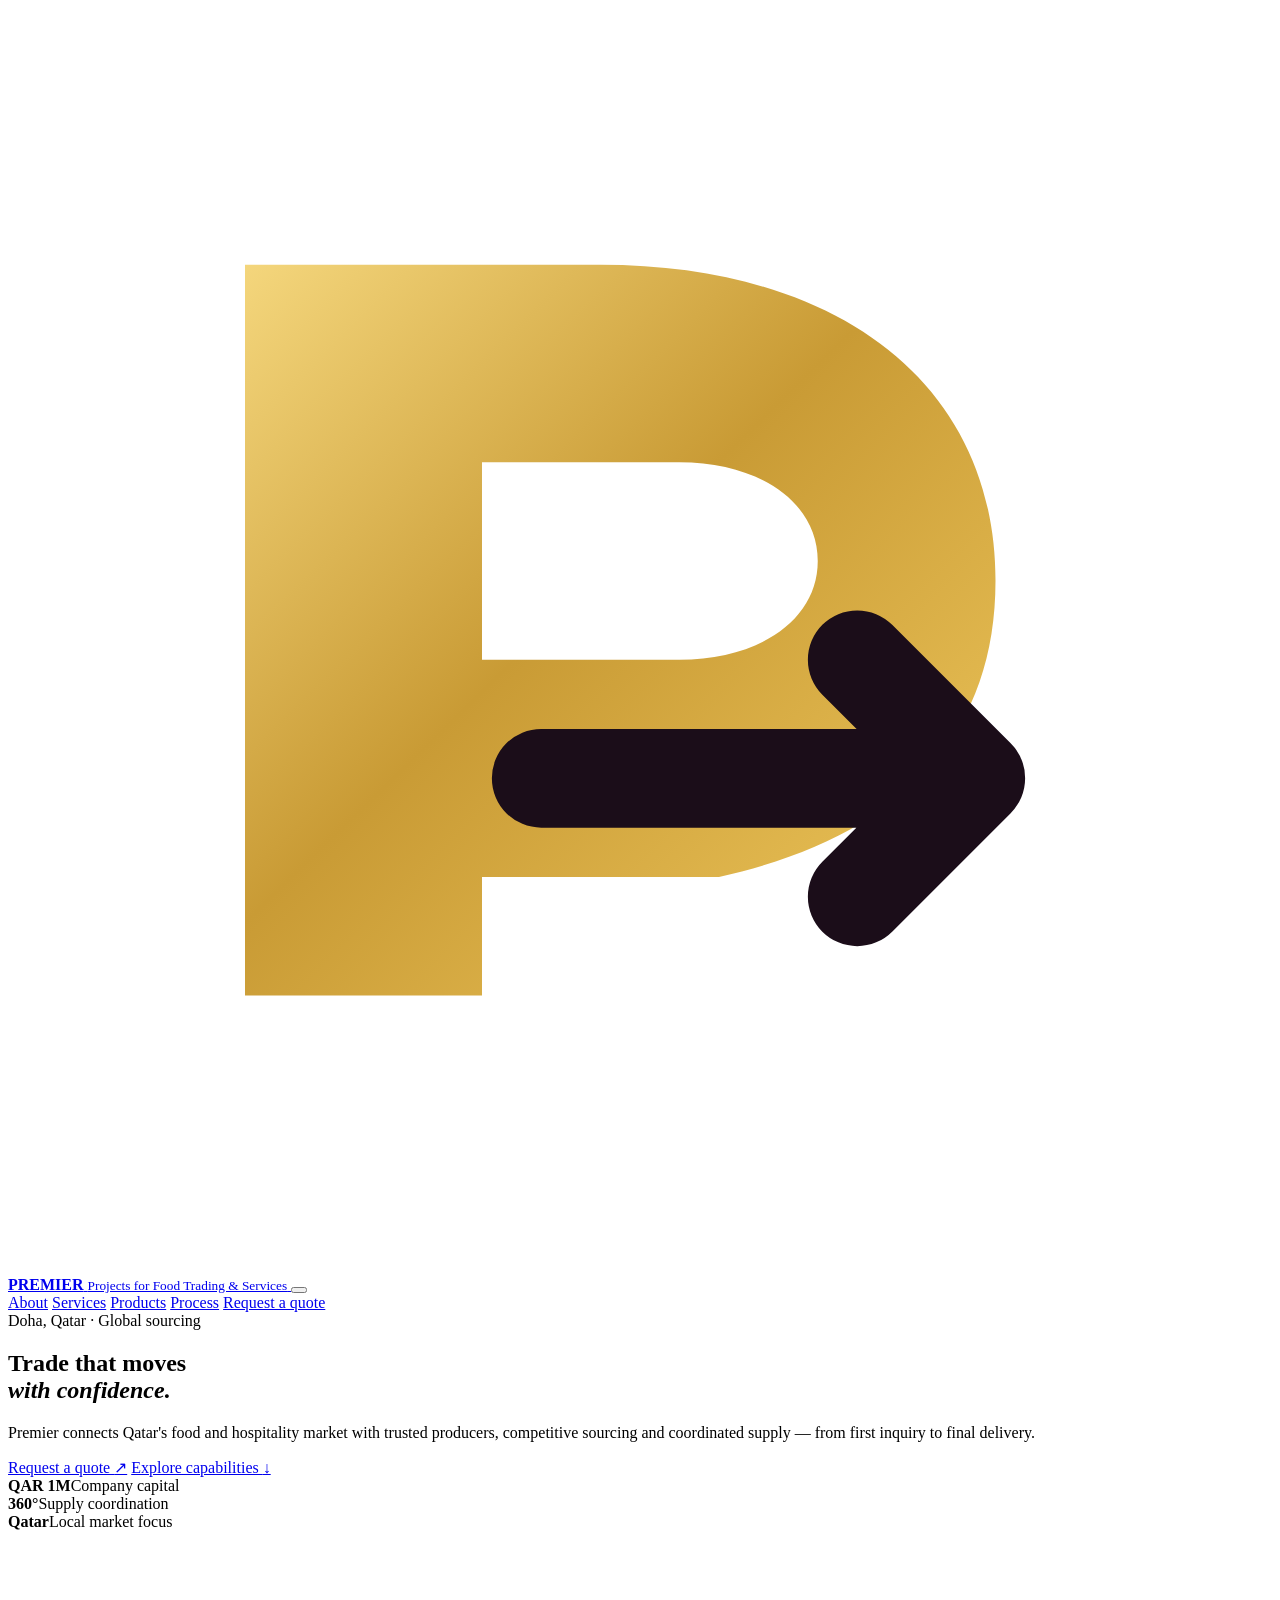
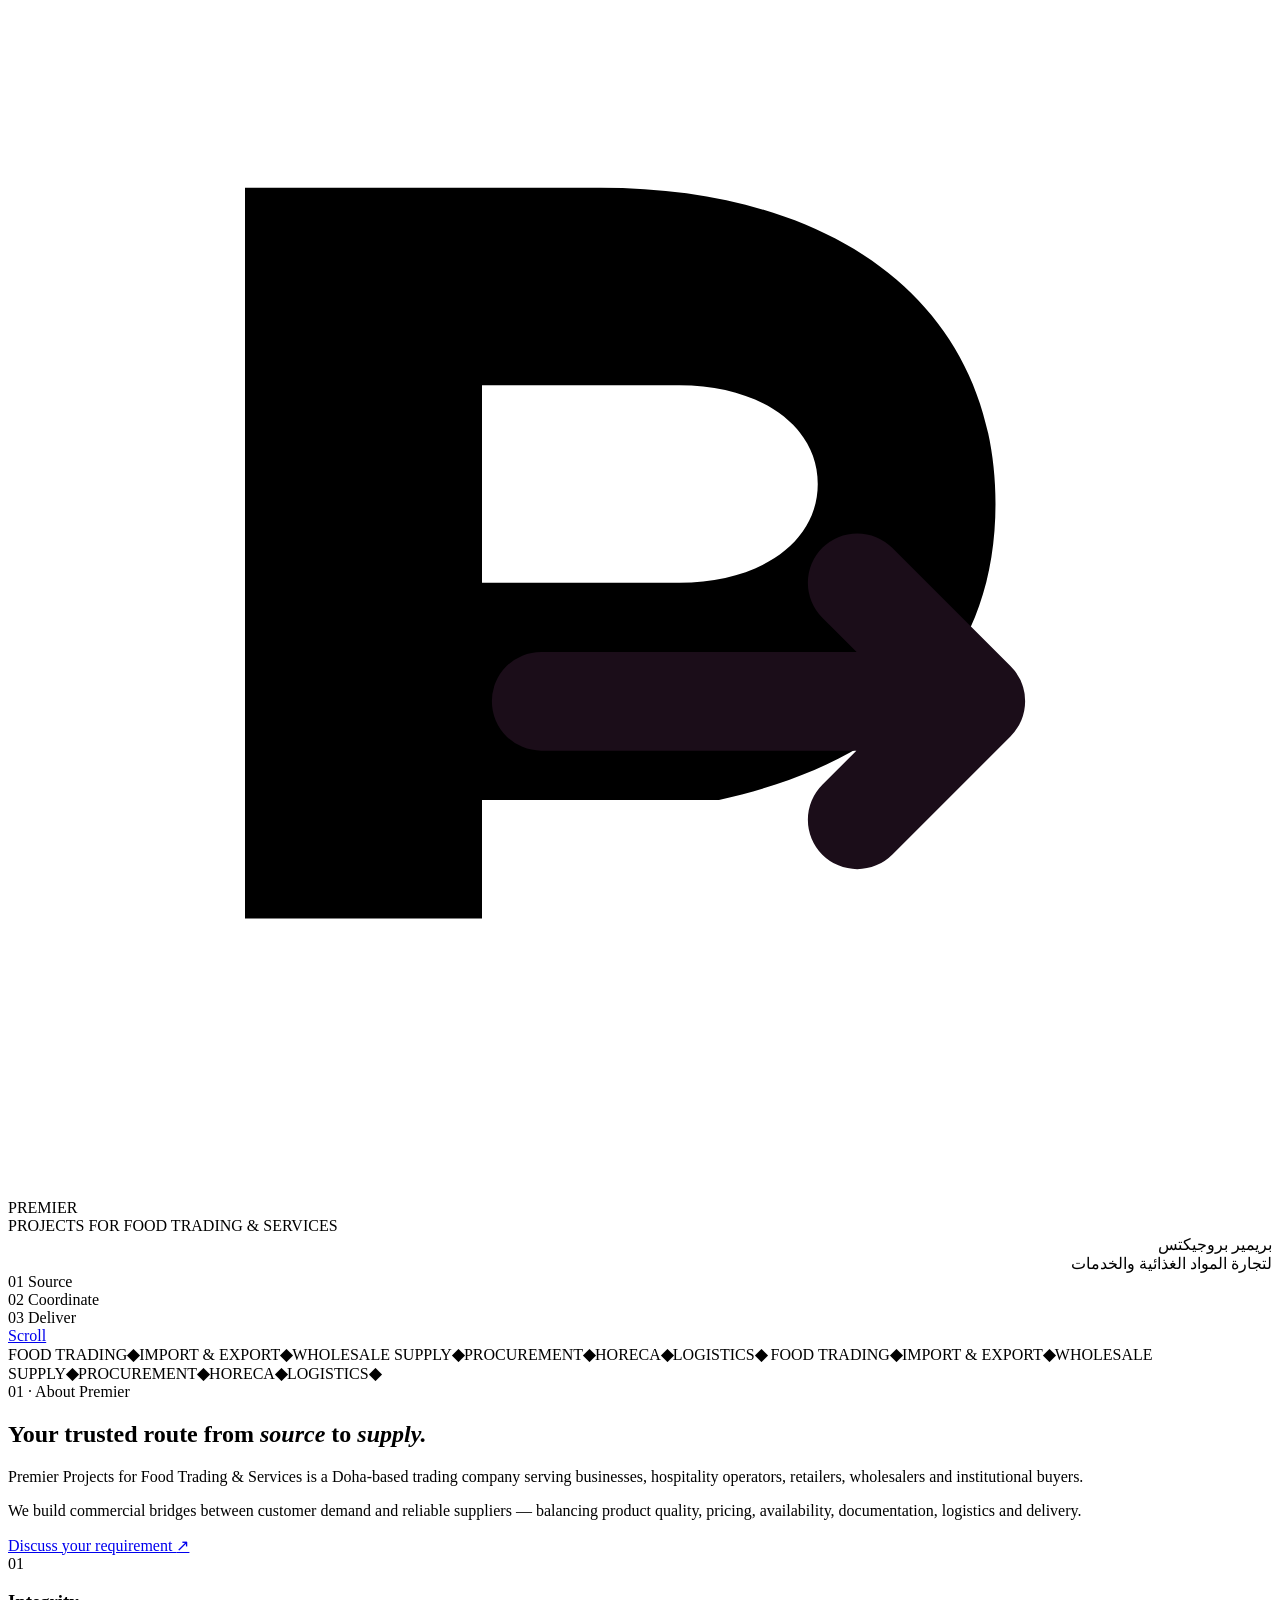
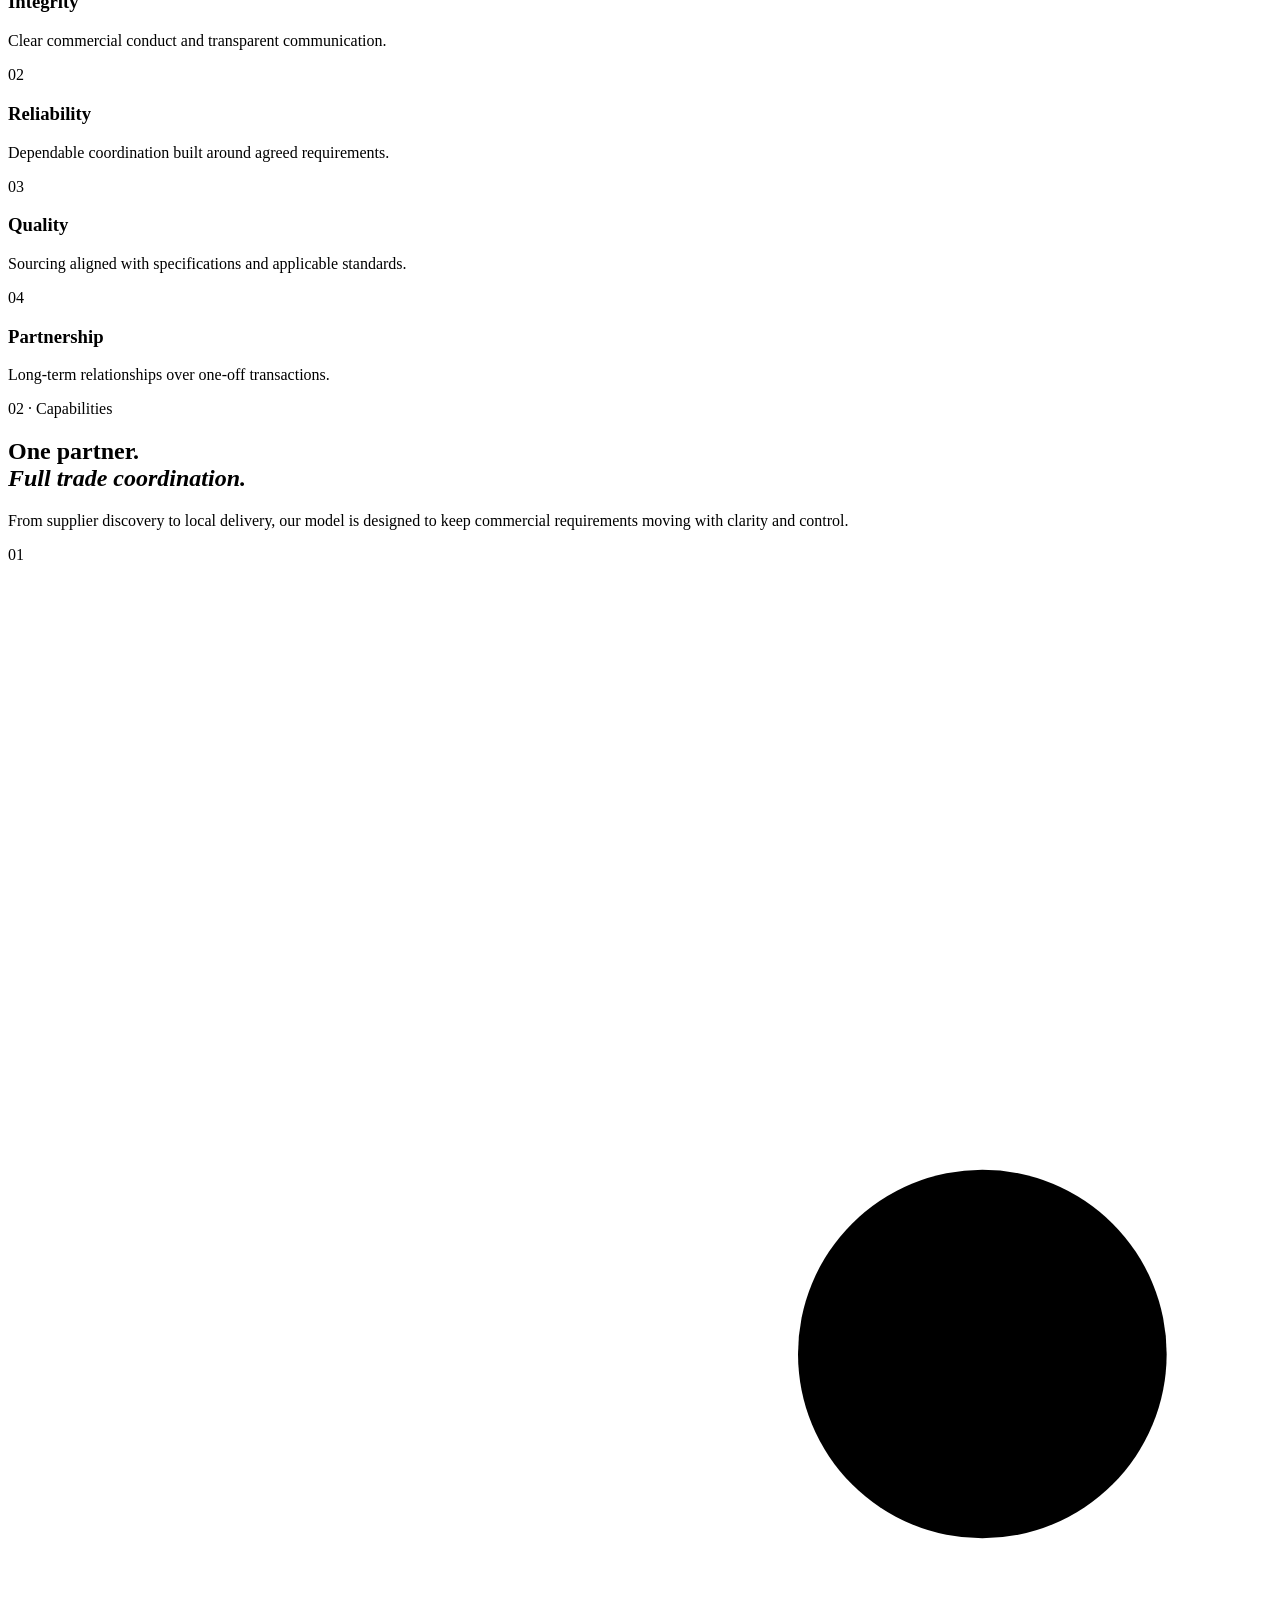
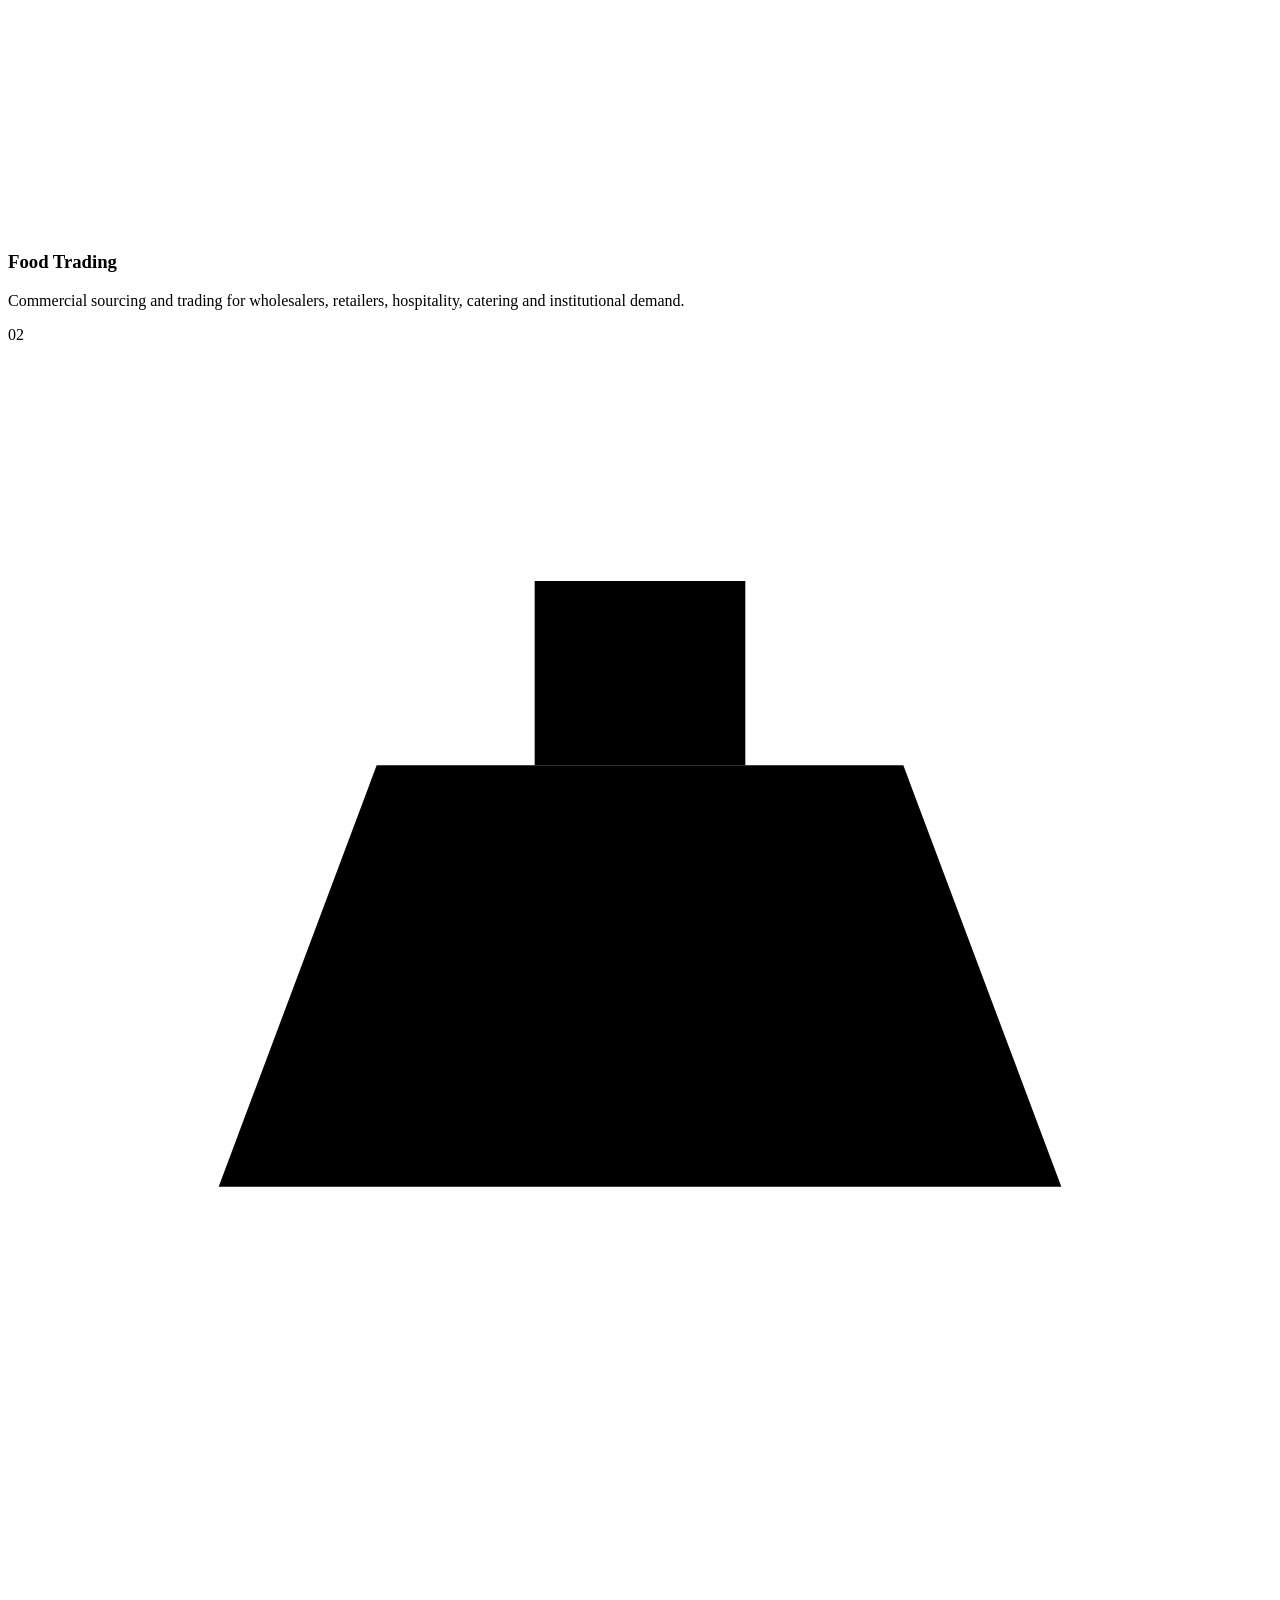
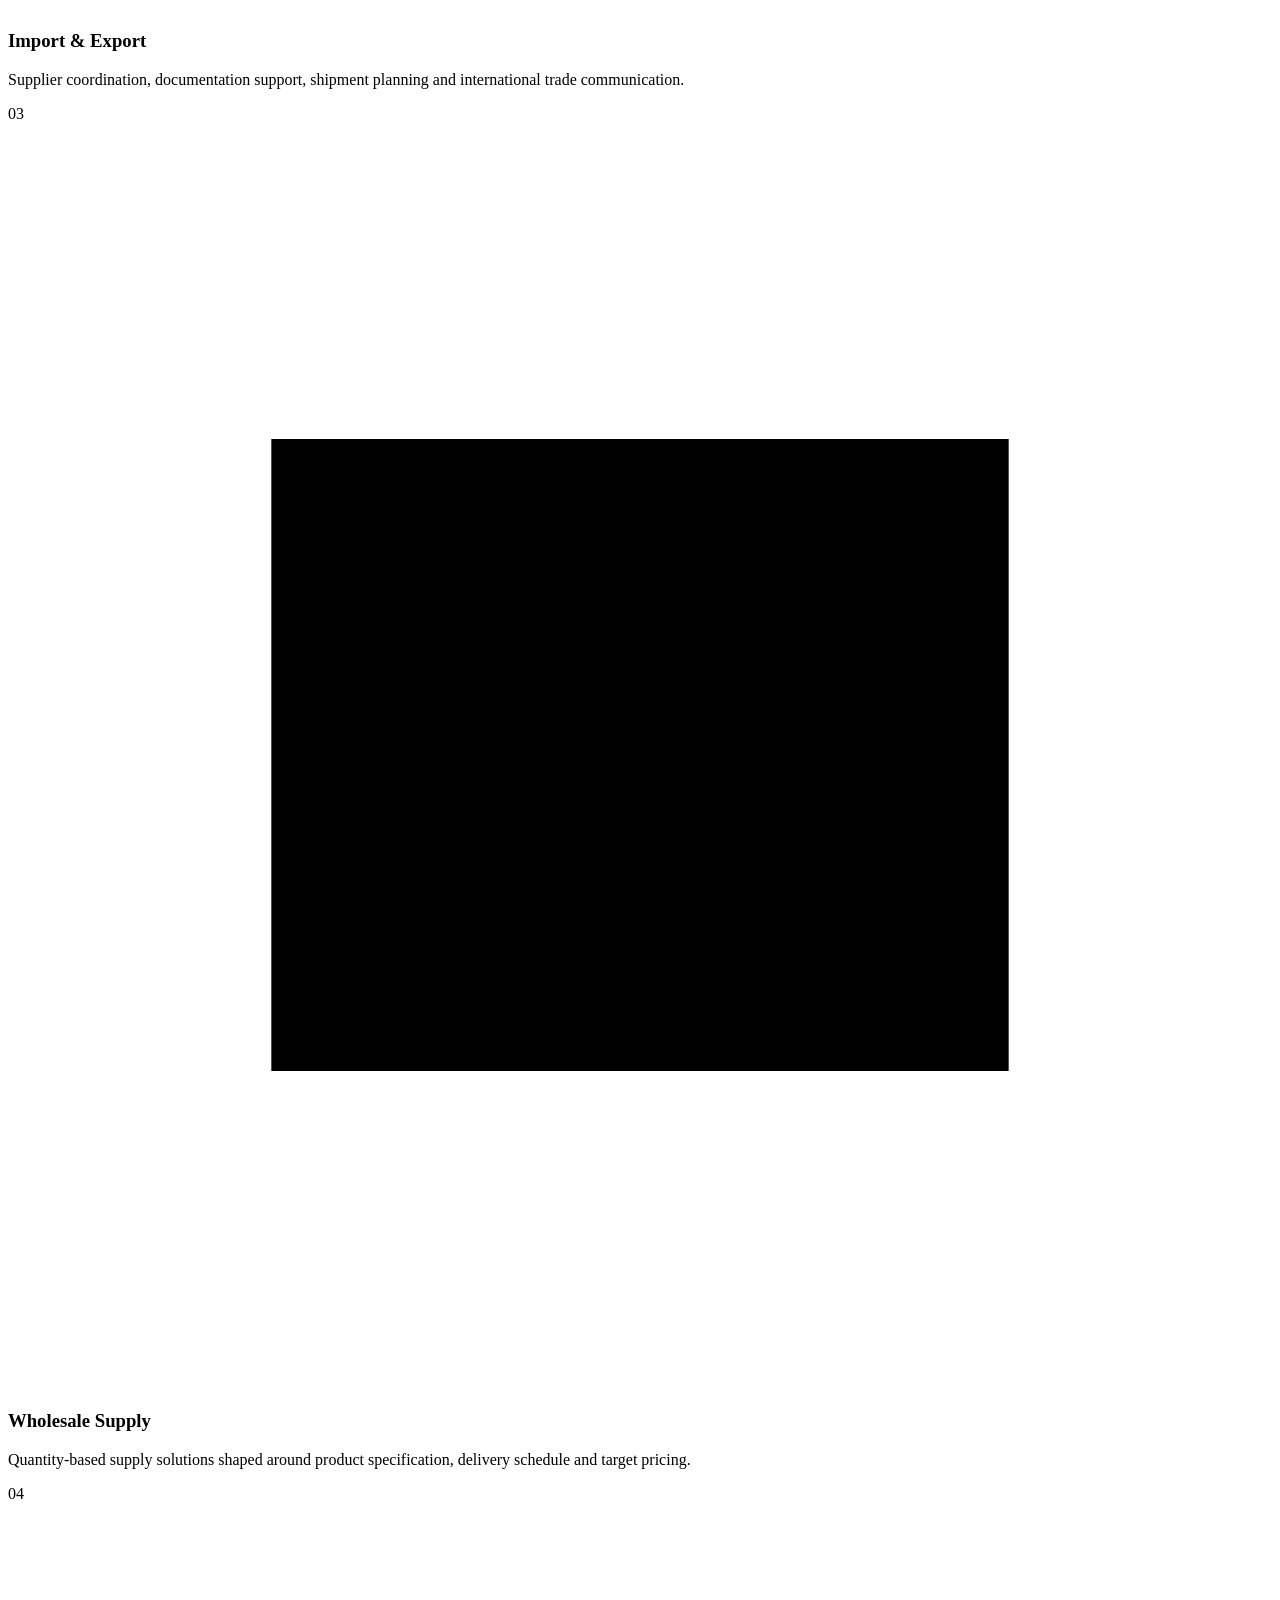
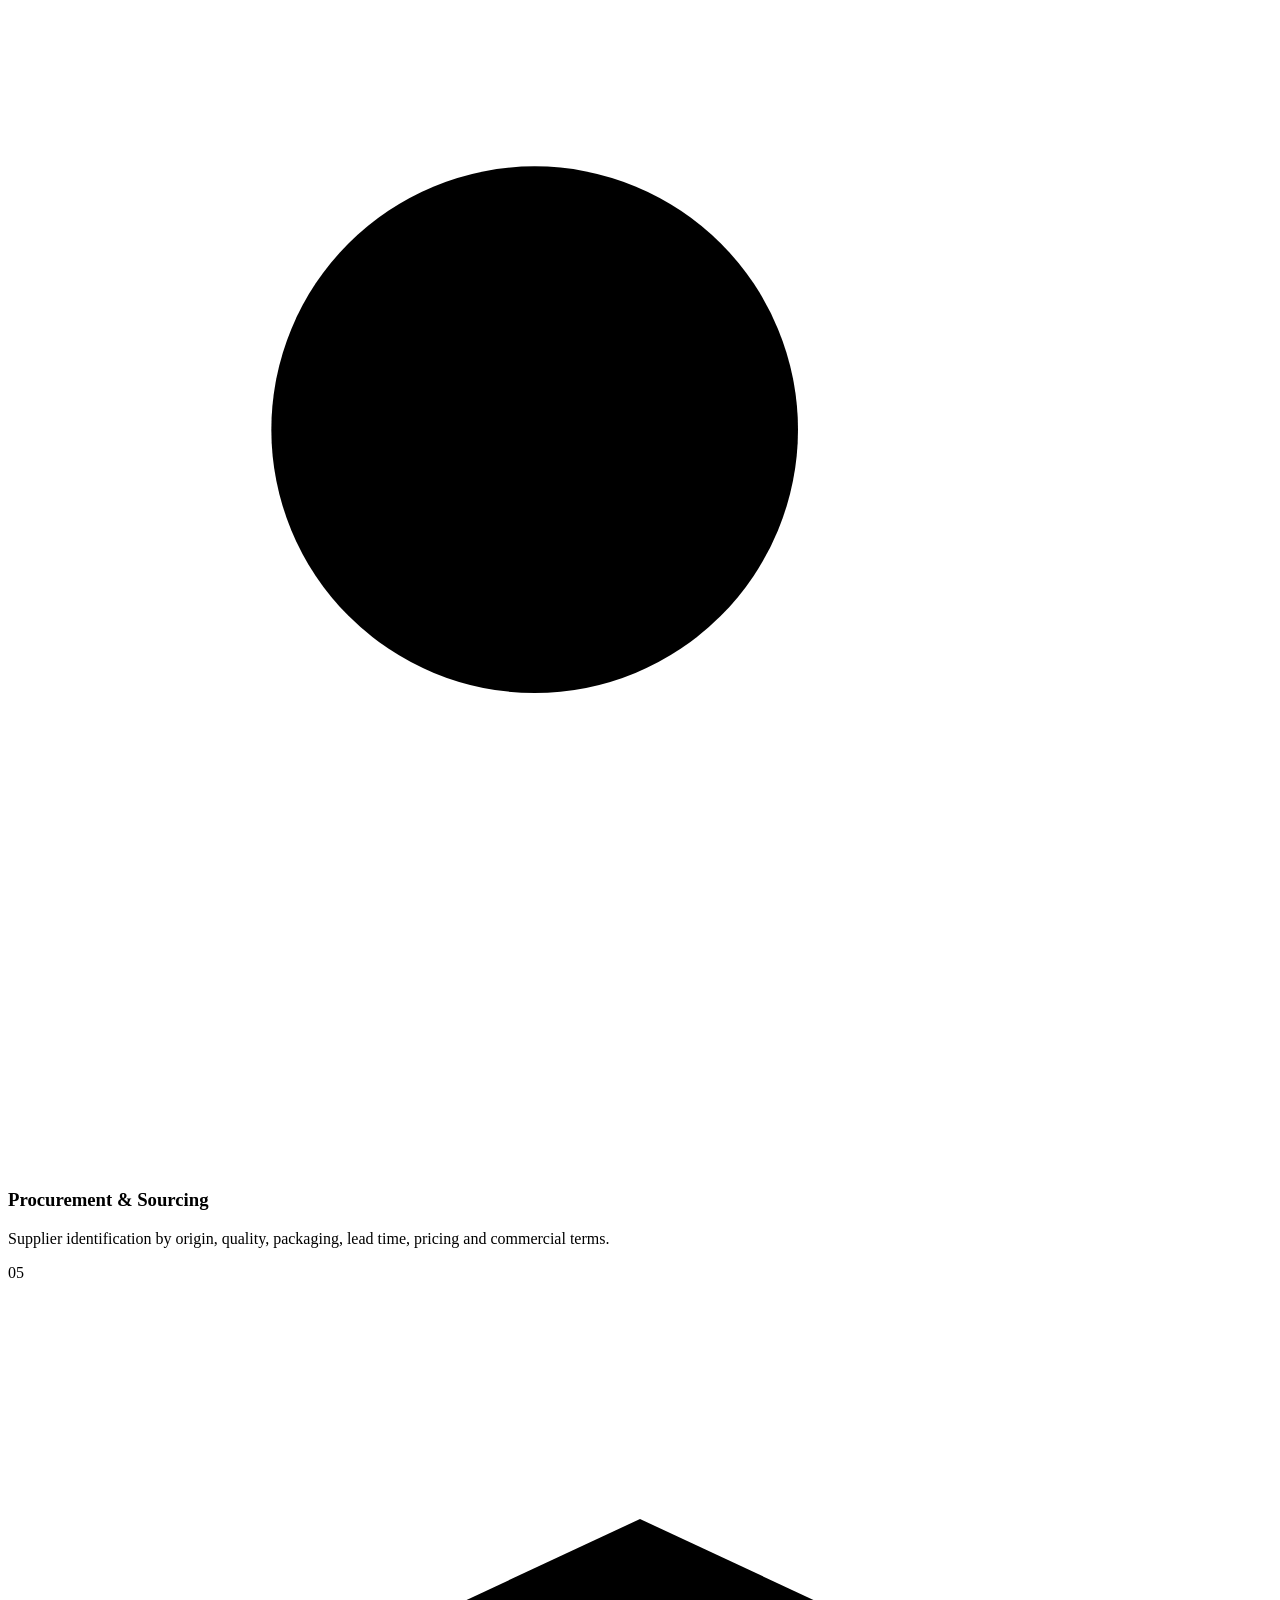
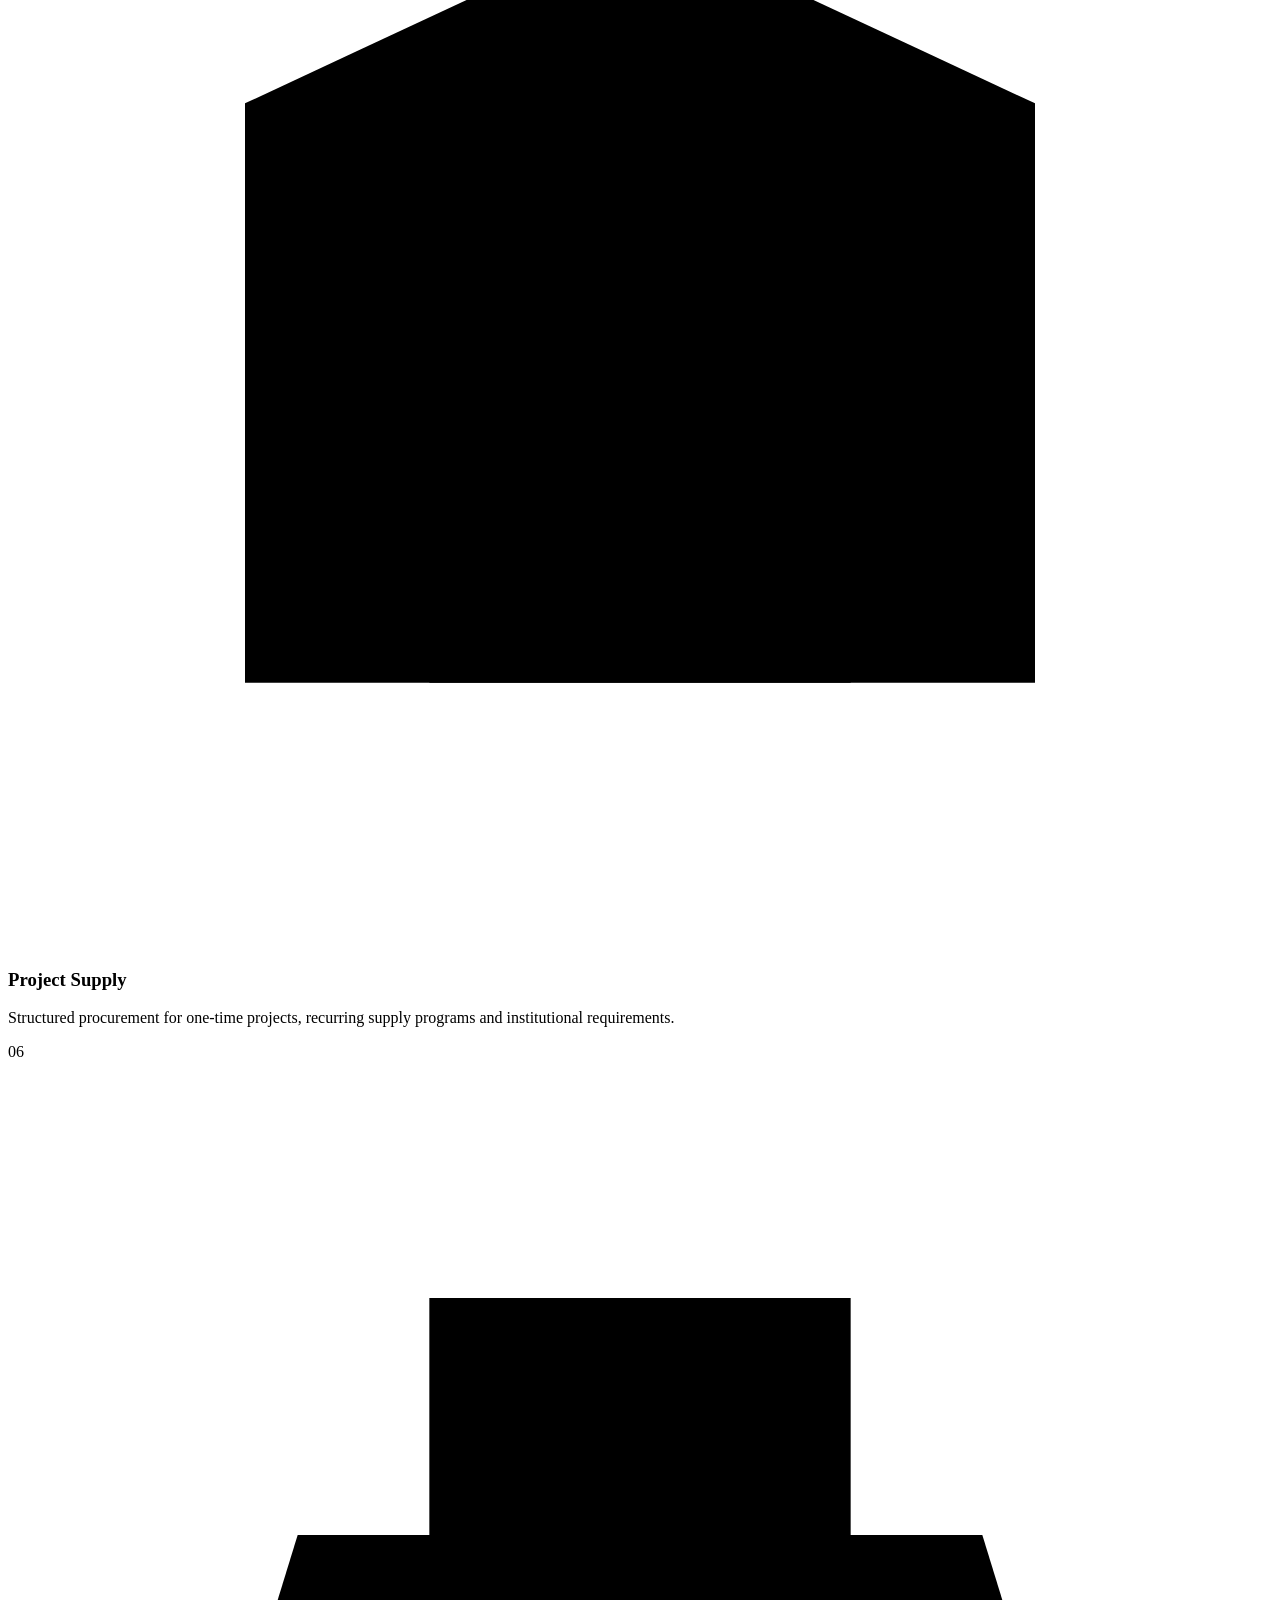
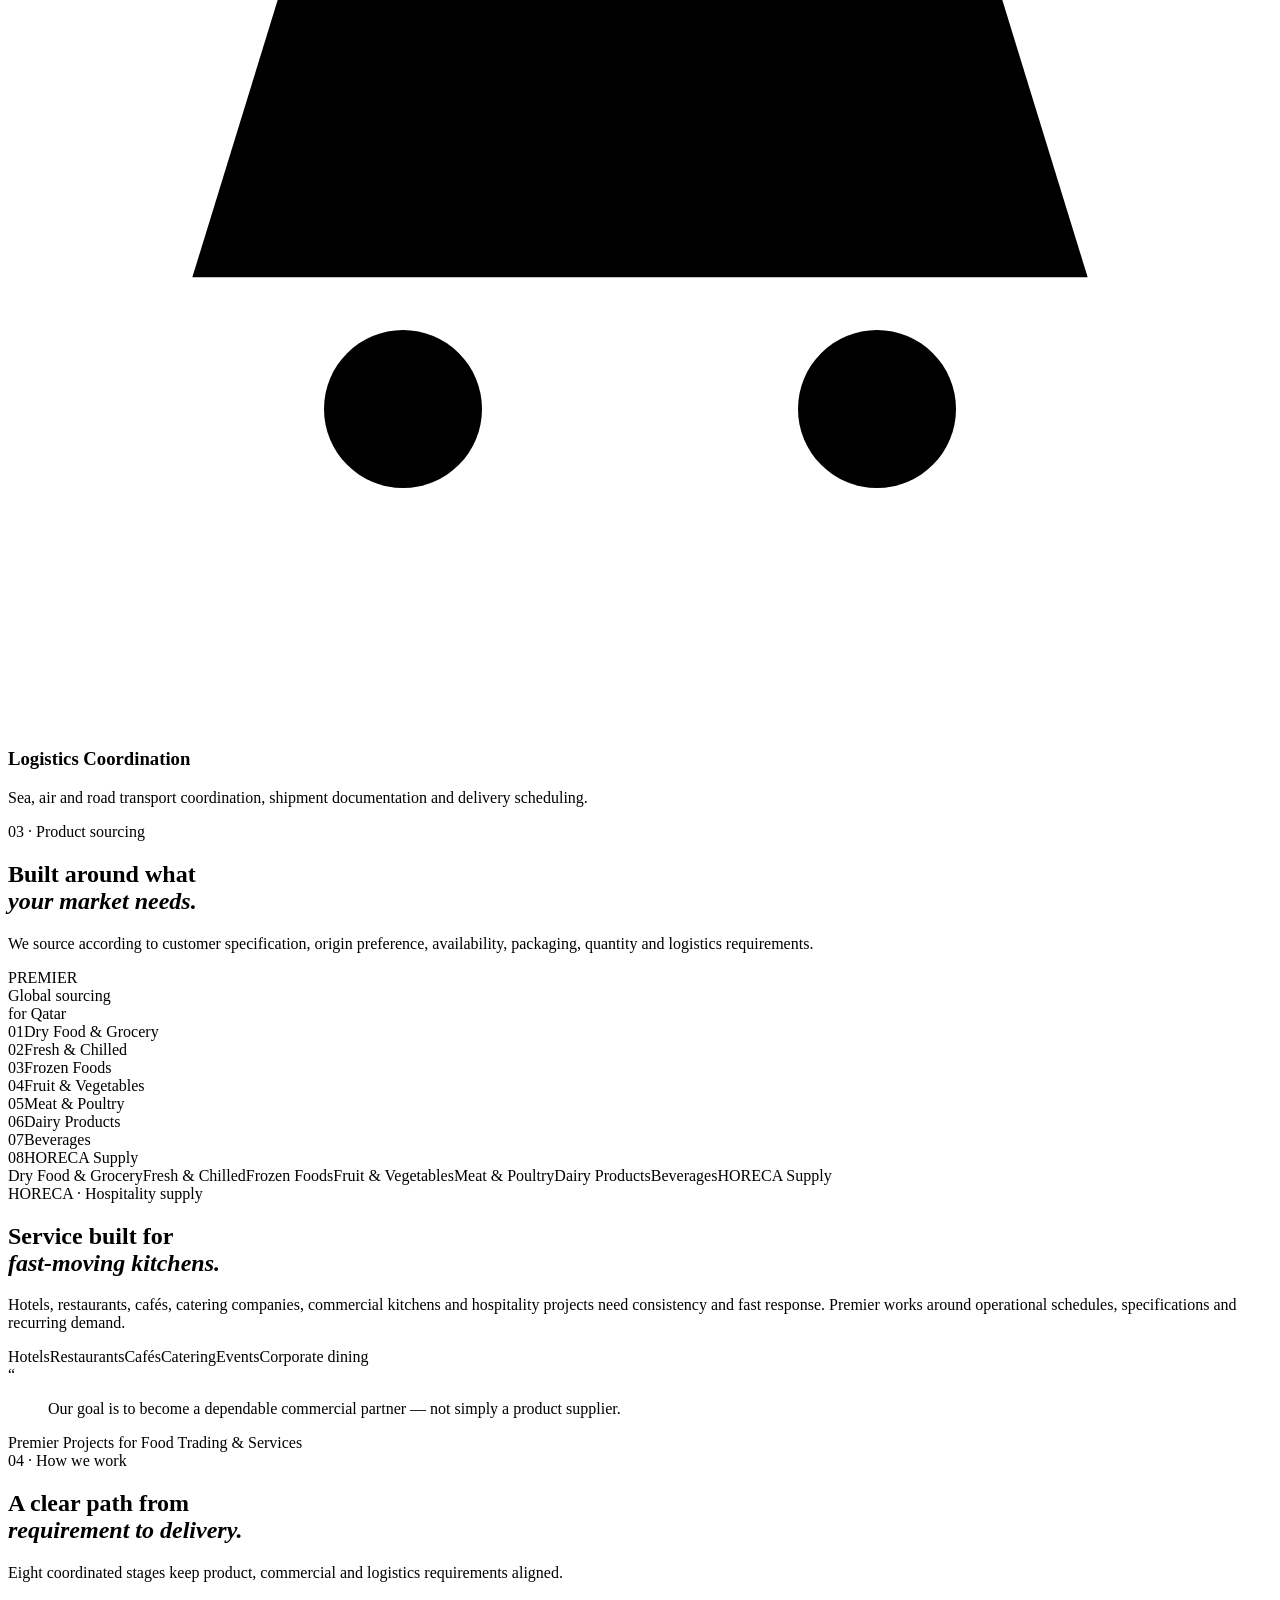
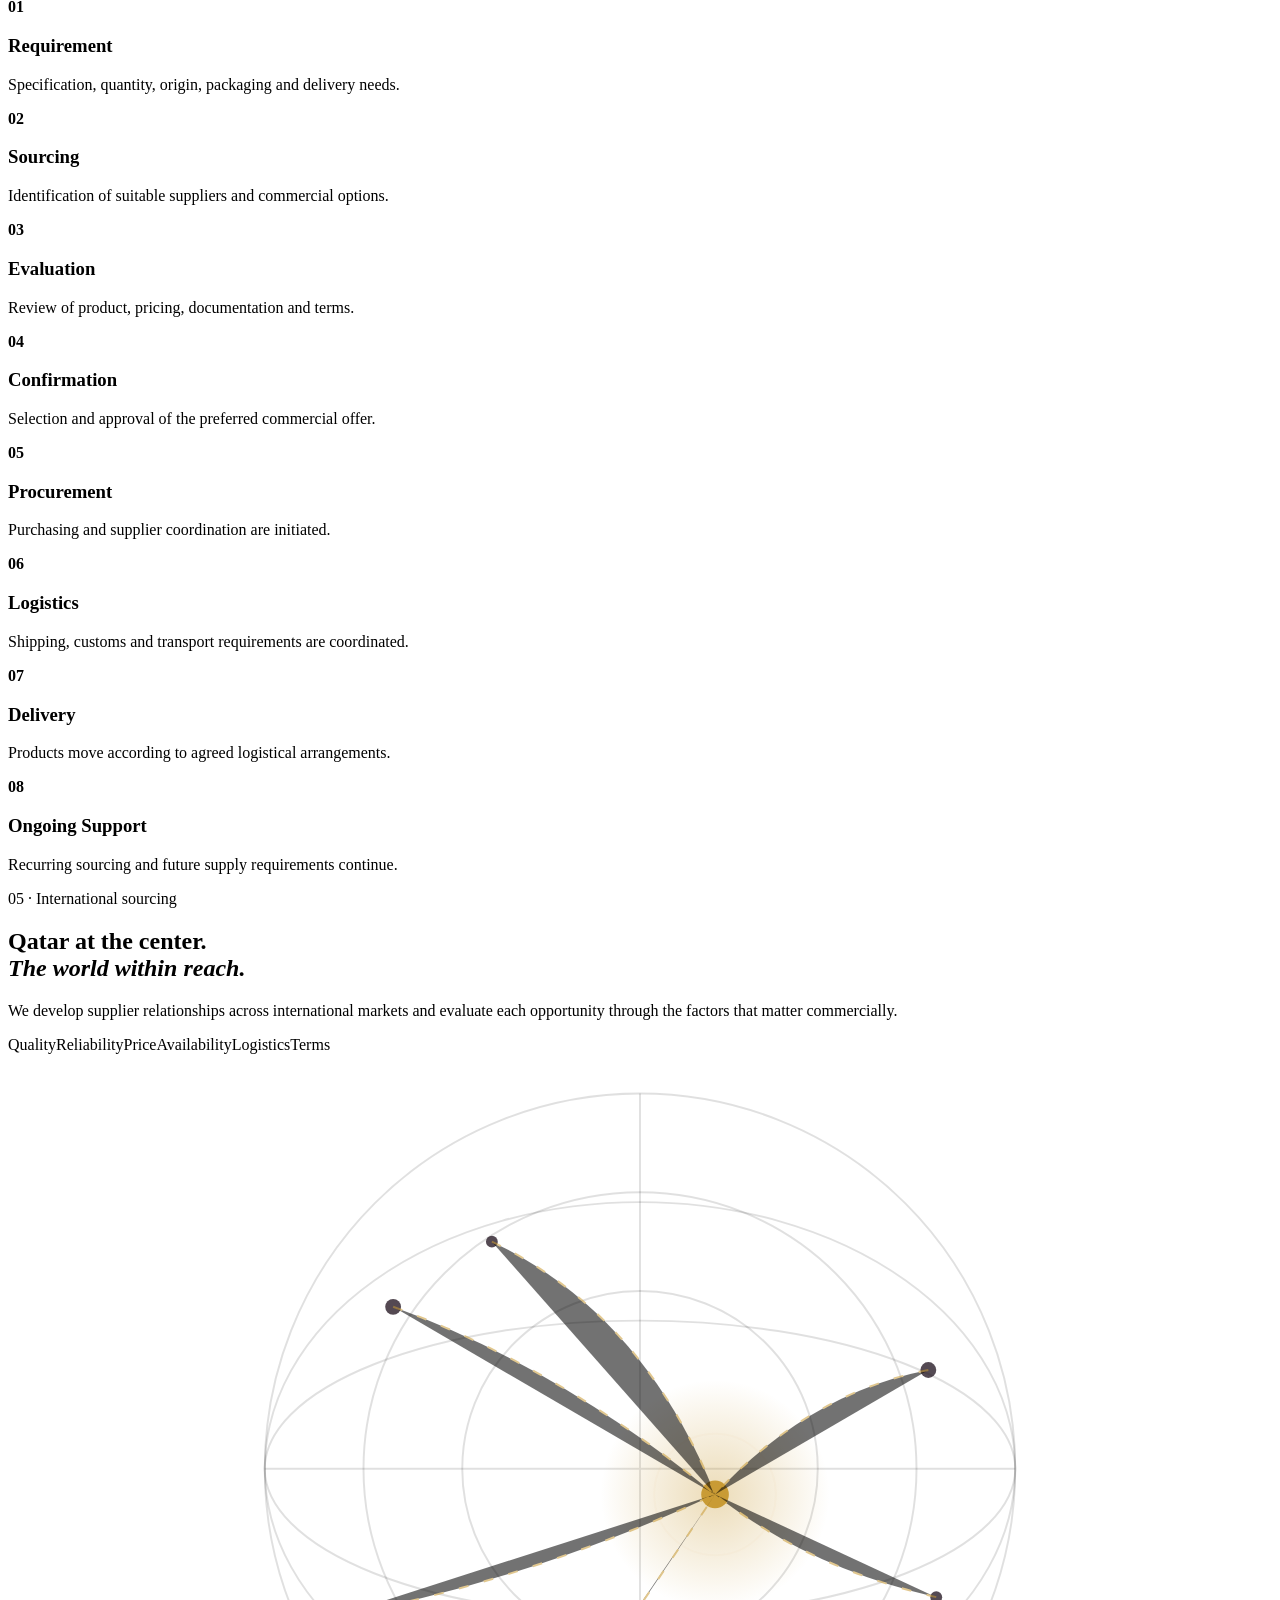
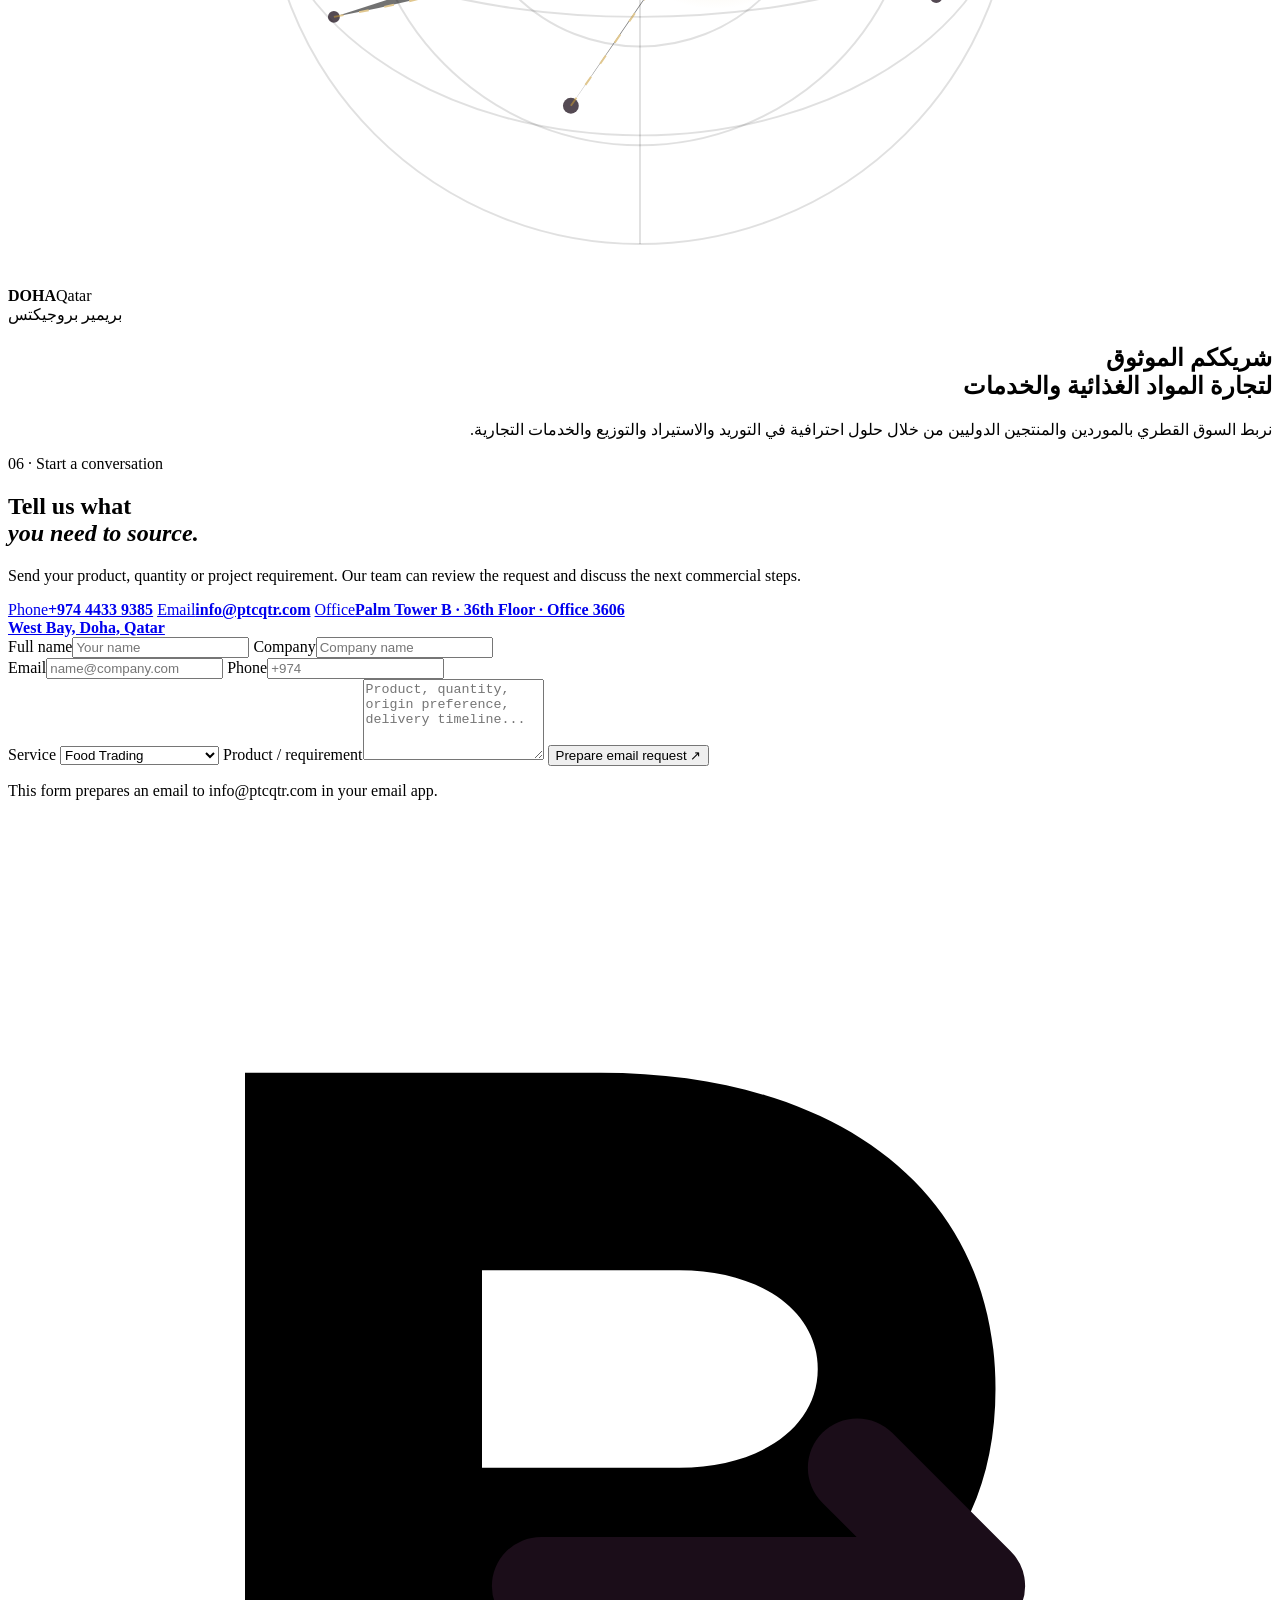
==== index.html @ b794fab5 "Build Premier food trading website" ====
<!doctype html>
<html lang="en">
<head>
  <meta charset="utf-8" />
  <meta name="viewport" content="width=device-width, initial-scale=1" />
  <meta name="theme-color" content="#1c0d19" />
  <meta name="description" content="Premier Projects for Food Trading & Services — Qatar-based food trading, sourcing, import, export, wholesale supply, procurement and logistics." />
  <meta name="keywords" content="food trading Qatar, food supplier Doha, wholesale food Qatar, import export Qatar, procurement Doha, HORECA supplier Qatar" />
  <meta property="og:title" content="Premier Projects for Food Trading & Services" />
  <meta property="og:description" content="Reliable sourcing. Trusted trading. Professional service." />
  <meta property="og:type" content="website" />
  <meta property="og:url" content="https://www.ptcqtr.com/" />
  <title>Premier | Projects for Food Trading & Services</title>
  <link rel="icon" href="/favicon.svg" type="image/svg+xml" />
  <link rel="preconnect" href="https://fonts.googleapis.com">
  <link rel="preconnect" href="https://fonts.gstatic.com" crossorigin>
  <link href="https://fonts.googleapis.com/css2?family=DM+Sans:wght@400;500;600;700&family=Manrope:wght@400;500;600;700;800&family=Noto+Kufi+Arabic:wght@500;600;700&display=swap" rel="stylesheet">
  <link rel="stylesheet" href="/styles.css" />
  <script type="application/ld+json">
  {
    "@context":"https://schema.org",
    "@type":"Organization",
    "name":"Premier Projects for Food Trading & Services",
    "url":"https://www.ptcqtr.com/",
    "email":"info@ptcqtr.com",
    "telephone":"+97444339385",
    "address":{
      "@type":"PostalAddress",
      "streetAddress":"Palm Tower B, 36th Floor, Office 3606, West Bay",
      "addressLocality":"Doha",
      "addressCountry":"QA"
    }
  }
  </script>
</head>
<body>
  <div class="noise" aria-hidden="true"></div>
  <div class="cursor-glow" id="cursorGlow" aria-hidden="true"></div>

  <header class="site-header" id="top">
    <a class="brand" href="#top" aria-label="Premier home">
      <svg class="brand-mark" viewBox="0 0 64 64" role="img" aria-label="Premier monogram">
        <defs>
          <linearGradient id="gold" x1="0" y1="0" x2="1" y2="1">
            <stop offset="0" stop-color="#f4d67c" />
            <stop offset=".45" stop-color="#c99b35" />
            <stop offset="1" stop-color="#f0c95e" />
          </linearGradient>
        </defs>
        <path d="M12 50V13h18c12 0 20 6 20 16 0 8-5 13-14 15H24v6H12Zm12-17h10c4 0 7-2 7-5s-3-5-7-5H24v10Z" fill="url(#gold)"/>
        <path d="M27 39h22l-6-6m6 6-6 6" fill="none" stroke="#1b0d19" stroke-width="5" stroke-linecap="round" stroke-linejoin="round"/>
      </svg>
      <span class="brand-copy">
        <strong>PREMIER</strong>
        <small>Projects for Food Trading &amp; Services</small>
      </span>
    </a>

    <button class="menu-toggle" id="menuToggle" aria-label="Open navigation" aria-expanded="false">
      <span></span><span></span>
    </button>

    <nav class="main-nav" id="mainNav" aria-label="Main navigation">
      <a href="#about">About</a>
      <a href="#services">Services</a>
      <a href="#products">Products</a>
      <a href="#process">Process</a>
      <a href="#contact" class="nav-cta">Request a quote</a>
    </nav>
  </header>

  <main>
    <section class="hero section-dark" aria-labelledby="hero-title">
      <div class="hero-grid" aria-hidden="true"></div>
      <div class="hero-orbit orbit-one" aria-hidden="true"></div>
      <div class="hero-orbit orbit-two" aria-hidden="true"></div>

      <div class="hero-content reveal">
        <div class="eyebrow"><span></span> Doha, Qatar · Global sourcing</div>
        <h1 id="hero-title">Trade that moves<br><em>with confidence.</em></h1>
        <p class="hero-lead">Premier connects Qatar's food and hospitality market with trusted producers, competitive sourcing and coordinated supply — from first inquiry to final delivery.</p>
        <div class="hero-actions">
          <a class="button button-gold" href="#contact">Request a quote <span>↗</span></a>
          <a class="button button-ghost" href="#services">Explore capabilities <span>↓</span></a>
        </div>
        <div class="hero-proof">
          <div><strong>QAR 1M</strong><span>Company capital</span></div>
          <div><strong>360°</strong><span>Supply coordination</span></div>
          <div><strong>Qatar</strong><span>Local market focus</span></div>
        </div>
      </div>

      <div class="hero-art reveal" data-delay="1">
        <div class="plaque-card">
          <div class="plaque-corner c1"></div><div class="plaque-corner c2"></div>
          <div class="plaque-corner c3"></div><div class="plaque-corner c4"></div>
          <div class="plaque-inner">
            <svg class="plaque-mark" viewBox="0 0 64 64" aria-hidden="true">
              <path d="M12 50V13h18c12 0 20 6 20 16 0 8-5 13-14 15H24v6H12Zm12-17h10c4 0 7-2 7-5s-3-5-7-5H24v10Z" fill="currentColor"/>
              <path d="M27 39h22l-6-6m6 6-6 6" fill="none" stroke="#1b0d19" stroke-width="5" stroke-linecap="round" stroke-linejoin="round"/>
            </svg>
            <div class="plaque-divider"></div>
            <div>
              <div class="plaque-title">PREMIER</div>
              <div class="plaque-sub">PROJECTS FOR FOOD TRADING &amp; SERVICES</div>
              <div class="arabic" lang="ar" dir="rtl">بريمير بروجيكتس</div>
              <div class="arabic-small" lang="ar" dir="rtl">لتجارة المواد الغذائية والخدمات</div>
            </div>
          </div>
        </div>
        <div class="floating-note note-a"><span>01</span> Source</div>
        <div class="floating-note note-b"><span>02</span> Coordinate</div>
        <div class="floating-note note-c"><span>03</span> Deliver</div>
      </div>

      <a class="scroll-cue" href="#about" aria-label="Scroll to about section"><span>Scroll</span><i></i></a>
    </section>

    <section class="ticker" aria-label="Premier services">
      <div class="ticker-track">
        <span>FOOD TRADING</span><b>◆</b><span>IMPORT &amp; EXPORT</span><b>◆</b><span>WHOLESALE SUPPLY</span><b>◆</b><span>PROCUREMENT</span><b>◆</b><span>HORECA</span><b>◆</b><span>LOGISTICS</span><b>◆</b>
        <span>FOOD TRADING</span><b>◆</b><span>IMPORT &amp; EXPORT</span><b>◆</b><span>WHOLESALE SUPPLY</span><b>◆</b><span>PROCUREMENT</span><b>◆</b><span>HORECA</span><b>◆</b><span>LOGISTICS</span><b>◆</b>
      </div>
    </section>

    <section class="about section-light" id="about">
      <div class="section-shell about-layout">
        <div class="section-kicker reveal">01 · About Premier</div>
        <div class="about-copy reveal">
          <h2>Your trusted route from <em>source</em> to <em>supply.</em></h2>
          <p class="large-copy">Premier Projects for Food Trading &amp; Services is a Doha-based trading company serving businesses, hospitality operators, retailers, wholesalers and institutional buyers.</p>
        </div>
        <div class="about-aside reveal">
          <p>We build commercial bridges between customer demand and reliable suppliers — balancing product quality, pricing, availability, documentation, logistics and delivery.</p>
          <a class="text-link" href="#contact">Discuss your requirement <span>↗</span></a>
        </div>
      </div>

      <div class="section-shell values-strip reveal">
        <article><span>01</span><h3>Integrity</h3><p>Clear commercial conduct and transparent communication.</p></article>
        <article><span>02</span><h3>Reliability</h3><p>Dependable coordination built around agreed requirements.</p></article>
        <article><span>03</span><h3>Quality</h3><p>Sourcing aligned with specifications and applicable standards.</p></article>
        <article><span>04</span><h3>Partnership</h3><p>Long-term relationships over one-off transactions.</p></article>
      </div>
    </section>

    <section class="services section-dark" id="services">
      <div class="section-shell section-head reveal">
        <div>
          <div class="section-kicker gold">02 · Capabilities</div>
          <h2>One partner.<br><em>Full trade coordination.</em></h2>
        </div>
        <p>From supplier discovery to local delivery, our model is designed to keep commercial requirements moving with clarity and control.</p>
      </div>

      <div class="section-shell service-grid">
        <article class="service-card reveal">
          <span class="service-index">01</span>
          <svg viewBox="0 0 48 48" aria-hidden="true"><path d="M8 14h32M8 24h24M8 34h16"/><circle cx="37" cy="30" r="7"/><path d="m42 35 4 4"/></svg>
          <h3>Food Trading</h3>
          <p>Commercial sourcing and trading for wholesalers, retailers, hospitality, catering and institutional demand.</p>
        </article>
        <article class="service-card reveal" data-delay="1">
          <span class="service-index">02</span>
          <svg viewBox="0 0 48 48" aria-hidden="true"><path d="M8 32h32L34 16H14L8 32Z"/><path d="M16 32v6m16-6v6M20 16V9h8v7"/></svg>
          <h3>Import &amp; Export</h3>
          <p>Supplier coordination, documentation support, shipment planning and international trade communication.</p>
        </article>
        <article class="service-card reveal" data-delay="2">
          <span class="service-index">03</span>
          <svg viewBox="0 0 48 48" aria-hidden="true"><path d="M10 12h28v24H10z"/><path d="M10 20h28M18 12v24M30 12v24"/></svg>
          <h3>Wholesale Supply</h3>
          <p>Quantity-based supply solutions shaped around product specification, delivery schedule and target pricing.</p>
        </article>
        <article class="service-card reveal">
          <span class="service-index">04</span>
          <svg viewBox="0 0 48 48" aria-hidden="true"><circle cx="20" cy="20" r="10"/><path d="m27 27 11 11M20 15v10M15 20h10"/></svg>
          <h3>Procurement &amp; Sourcing</h3>
          <p>Supplier identification by origin, quality, packaging, lead time, pricing and commercial terms.</p>
        </article>
        <article class="service-card reveal" data-delay="1">
          <span class="service-index">05</span>
          <svg viewBox="0 0 48 48" aria-hidden="true"><path d="M9 38V16l15-7 15 7v22"/><path d="M16 38V26h16v12M18 19h12"/></svg>
          <h3>Project Supply</h3>
          <p>Structured procurement for one-time projects, recurring supply programs and institutional requirements.</p>
        </article>
        <article class="service-card reveal" data-delay="2">
          <span class="service-index">06</span>
          <svg viewBox="0 0 48 48" aria-hidden="true"><path d="M7 31h34l-4-13H11L7 31Z"/><circle cx="15" cy="36" r="3"/><circle cx="33" cy="36" r="3"/><path d="M16 18V9h16v9"/></svg>
          <h3>Logistics Coordination</h3>
          <p>Sea, air and road transport coordination, shipment documentation and delivery scheduling.</p>
        </article>
      </div>
    </section>

    <section class="products section-cream" id="products">
      <div class="section-shell section-head dark reveal">
        <div>
          <div class="section-kicker">03 · Product sourcing</div>
          <h2>Built around what<br><em>your market needs.</em></h2>
        </div>
        <p>We source according to customer specification, origin preference, availability, packaging, quantity and logistics requirements.</p>
      </div>

      <div class="section-shell product-orbit reveal">
        <div class="orbit-center">
          <div class="center-label">PREMIER</div>
          <span>Global sourcing<br>for Qatar</span>
        </div>
        <div class="product-chip pc1"><span>01</span>Dry Food &amp; Grocery</div>
        <div class="product-chip pc2"><span>02</span>Fresh &amp; Chilled</div>
        <div class="product-chip pc3"><span>03</span>Frozen Foods</div>
        <div class="product-chip pc4"><span>04</span>Fruit &amp; Vegetables</div>
        <div class="product-chip pc5"><span>05</span>Meat &amp; Poultry</div>
        <div class="product-chip pc6"><span>06</span>Dairy Products</div>
        <div class="product-chip pc7"><span>07</span>Beverages</div>
        <div class="product-chip pc8"><span>08</span>HORECA Supply</div>
      </div>

      <div class="section-shell product-mobile">
        <span>Dry Food &amp; Grocery</span><span>Fresh &amp; Chilled</span><span>Frozen Foods</span><span>Fruit &amp; Vegetables</span><span>Meat &amp; Poultry</span><span>Dairy Products</span><span>Beverages</span><span>HORECA Supply</span>
      </div>
    </section>

    <section class="horeca section-light">
      <div class="section-shell horeca-wrap">
        <div class="horeca-panel reveal">
          <div class="section-kicker gold">HORECA · Hospitality supply</div>
          <h2>Service built for<br><em>fast-moving kitchens.</em></h2>
          <p>Hotels, restaurants, cafés, catering companies, commercial kitchens and hospitality projects need consistency and fast response. Premier works around operational schedules, specifications and recurring demand.</p>
          <div class="horeca-tags">
            <span>Hotels</span><span>Restaurants</span><span>Cafés</span><span>Catering</span><span>Events</span><span>Corporate dining</span>
          </div>
        </div>
        <div class="horeca-quote reveal" data-delay="1">
          <div class="quote-mark">“</div>
          <blockquote>Our goal is to become a dependable commercial partner — not simply a product supplier.</blockquote>
          <div class="quote-rule"></div>
          <span>Premier Projects for Food Trading &amp; Services</span>
        </div>
      </div>
    </section>

    <section class="process section-dark" id="process">
      <div class="section-shell section-head reveal">
        <div>
          <div class="section-kicker gold">04 · How we work</div>
          <h2>A clear path from<br><em>requirement to delivery.</em></h2>
        </div>
        <p>Eight coordinated stages keep product, commercial and logistics requirements aligned.</p>
      </div>

      <div class="section-shell process-track" id="processTrack">
        <div class="process-line" aria-hidden="true"><span id="processProgress"></span></div>
        <article class="process-step reveal"><b>01</b><h3>Requirement</h3><p>Specification, quantity, origin, packaging and delivery needs.</p></article>
        <article class="process-step reveal"><b>02</b><h3>Sourcing</h3><p>Identification of suitable suppliers and commercial options.</p></article>
        <article class="process-step reveal"><b>03</b><h3>Evaluation</h3><p>Review of product, pricing, documentation and terms.</p></article>
        <article class="process-step reveal"><b>04</b><h3>Confirmation</h3><p>Selection and approval of the preferred commercial offer.</p></article>
        <article class="process-step reveal"><b>05</b><h3>Procurement</h3><p>Purchasing and supplier coordination are initiated.</p></article>
        <article class="process-step reveal"><b>06</b><h3>Logistics</h3><p>Shipping, customs and transport requirements are coordinated.</p></article>
        <article class="process-step reveal"><b>07</b><h3>Delivery</h3><p>Products move according to agreed logistical arrangements.</p></article>
        <article class="process-step reveal"><b>08</b><h3>Ongoing Support</h3><p>Recurring sourcing and future supply requirements continue.</p></article>
      </div>
    </section>

    <section class="global section-cream">
      <div class="section-shell global-layout">
        <div class="global-copy reveal">
          <div class="section-kicker">05 · International sourcing</div>
          <h2>Qatar at the center.<br><em>The world within reach.</em></h2>
          <p>We develop supplier relationships across international markets and evaluate each opportunity through the factors that matter commercially.</p>
          <div class="factor-list"><span>Quality</span><span>Reliability</span><span>Price</span><span>Availability</span><span>Logistics</span><span>Terms</span></div>
        </div>
        <div class="world-graphic reveal" data-delay="1" aria-hidden="true">
          <svg viewBox="0 0 640 420">
            <defs>
              <radialGradient id="radial" cx="50%" cy="50%" r="50%"><stop offset="0" stop-color="#c99b35" stop-opacity=".35"/><stop offset="1" stop-color="#c99b35" stop-opacity="0"/></radialGradient>
            </defs>
            <circle cx="320" cy="210" r="190" fill="none" stroke="currentColor" stroke-opacity=".12"/>
            <circle cx="320" cy="210" r="140" fill="none" stroke="currentColor" stroke-opacity=".12"/>
            <circle cx="320" cy="210" r="90" fill="none" stroke="currentColor" stroke-opacity=".12"/>
            <ellipse cx="320" cy="210" rx="190" ry="75" fill="none" stroke="currentColor" stroke-opacity=".12"/>
            <ellipse cx="320" cy="210" rx="190" ry="135" fill="none" stroke="currentColor" stroke-opacity=".12"/>
            <path d="M130 210h380M320 20v380" stroke="currentColor" stroke-opacity=".12"/>
            <circle cx="358" cy="223" r="58" fill="url(#radial)"/>
            <circle cx="358" cy="223" r="7" fill="#c99b35"/>
            <circle cx="358" cy="223" r="14" fill="none" stroke="#c99b35" stroke-opacity=".5"><animate attributeName="r" values="10;32;10" dur="3s" repeatCount="indefinite"/><animate attributeName="opacity" values="1;0;1" dur="3s" repeatCount="indefinite"/></circle>
            <g fill="#1b0d19" opacity=".75">
              <circle cx="195" cy="128" r="4"/><circle cx="245" cy="95" r="3"/><circle cx="466" cy="160" r="4"/><circle cx="470" cy="275" r="3"/><circle cx="165" cy="285" r="3"/><circle cx="285" cy="330" r="4"/>
            </g>
            <g stroke="#c99b35" stroke-dasharray="5 8" opacity=".55">
              <path d="M195 128Q278 158 358 223"/><path d="M245 95Q322 132 358 223"/><path d="M466 160Q405 172 358 223"/><path d="M470 275Q405 260 358 223"/><path d="M165 285Q260 268 358 223"/><path d="M285 330Q320 280 358 223"/>
            </g>
          </svg>
          <div class="qatar-pin"><strong>DOHA</strong><span>Qatar</span></div>
        </div>
      </div>
    </section>

    <section class="arabic-band section-dark">
      <div class="section-shell arabic-layout reveal">
        <div>
          <span class="arabic-kicker">بريمير بروجيكتس</span>
          <h2 lang="ar" dir="rtl">شريككم الموثوق<br>لتجارة المواد الغذائية والخدمات</h2>
        </div>
        <p lang="ar" dir="rtl">نربط السوق القطري بالموردين والمنتجين الدوليين من خلال حلول احترافية في التوريد والاستيراد والتوزيع والخدمات التجارية.</p>
      </div>
    </section>

    <section class="contact section-light" id="contact">
      <div class="section-shell contact-grid">
        <div class="contact-copy reveal">
          <div class="section-kicker">06 · Start a conversation</div>
          <h2>Tell us what<br><em>you need to source.</em></h2>
          <p>Send your product, quantity or project requirement. Our team can review the request and discuss the next commercial steps.</p>
          <div class="contact-details">
            <a href="tel:+97444339385"><span>Phone</span><strong>+974 4433 9385</strong></a>
            <a href="mailto:info@ptcqtr.com"><span>Email</span><strong>info@ptcqtr.com</strong></a>
            <a href="https://maps.google.com/?q=Palm+Tower+B+West+Bay+Doha+Qatar" target="_blank" rel="noopener"><span>Office</span><strong>Palm Tower B · 36th Floor · Office 3606<br>West Bay, Doha, Qatar</strong></a>
          </div>
        </div>

        <form class="quote-form reveal" id="quoteForm">
          <div class="form-row">
            <label>Full name<input type="text" name="name" autocomplete="name" required placeholder="Your name"></label>
            <label>Company<input type="text" name="company" autocomplete="organization" placeholder="Company name"></label>
          </div>
          <div class="form-row">
            <label>Email<input type="email" name="email" autocomplete="email" required placeholder="name@company.com"></label>
            <label>Phone<input type="tel" name="phone" autocomplete="tel" placeholder="+974"></label>
          </div>
          <label>Service
            <select name="service">
              <option>Food Trading</option><option>Wholesale Supply</option><option>Import &amp; Export</option><option>Product Sourcing</option><option>Project Supply</option><option>Commercial Brokerage</option><option>Logistics Coordination</option><option>Other</option>
            </select>
          </label>
          <label>Product / requirement<textarea name="message" rows="5" required placeholder="Product, quantity, origin preference, delivery timeline..."></textarea></label>
          <button class="button button-gold submit-button" type="submit">Prepare email request <span>↗</span></button>
          <p class="form-note" id="formNote">This form prepares an email to info@ptcqtr.com in your email app.</p>
        </form>
      </div>
    </section>
  </main>

  <footer class="site-footer">
    <div class="section-shell footer-top">
      <div class="footer-brand">
        <div class="brand footer-logo">
          <svg class="brand-mark" viewBox="0 0 64 64" aria-hidden="true"><path d="M12 50V13h18c12 0 20 6 20 16 0 8-5 13-14 15H24v6H12Zm12-17h10c4 0 7-2 7-5s-3-5-7-5H24v10Z" fill="currentColor"/><path d="M27 39h22l-6-6m6 6-6 6" fill="none" stroke="#1b0d19" stroke-width="5" stroke-linecap="round" stroke-linejoin="round"/></svg>
          <span class="brand-copy"><strong>PREMIER</strong><small>Projects for Food Trading &amp; Services</small></span>
        </div>
        <p>Reliable sourcing. Trusted trading. Professional service.</p>
      </div>
      <div class="footer-links"><span>Navigate</span><a href="#about">About</a><a href="#services">Services</a><a href="#products">Products</a><a href="#process">Process</a></div>
      <div class="footer-links"><span>Contact</span><a href="tel:+97444339385">+974 4433 9385</a><a href="mailto:info@ptcqtr.com">info@ptcqtr.com</a><a href="https://www.ptcqtr.com/">www.ptcqtr.com</a></div>
    </div>
    <div class="section-shell footer-bottom">
      <span>© <span id="year"></span> Premier Projects for Food Trading &amp; Services.</span>
      <span>Company Capital · QAR 1,000,000</span>
      <a href="#top">Back to top ↑</a>
    </div>
  </footer>

  <script src="/script.js"></script>
</body>
</html>
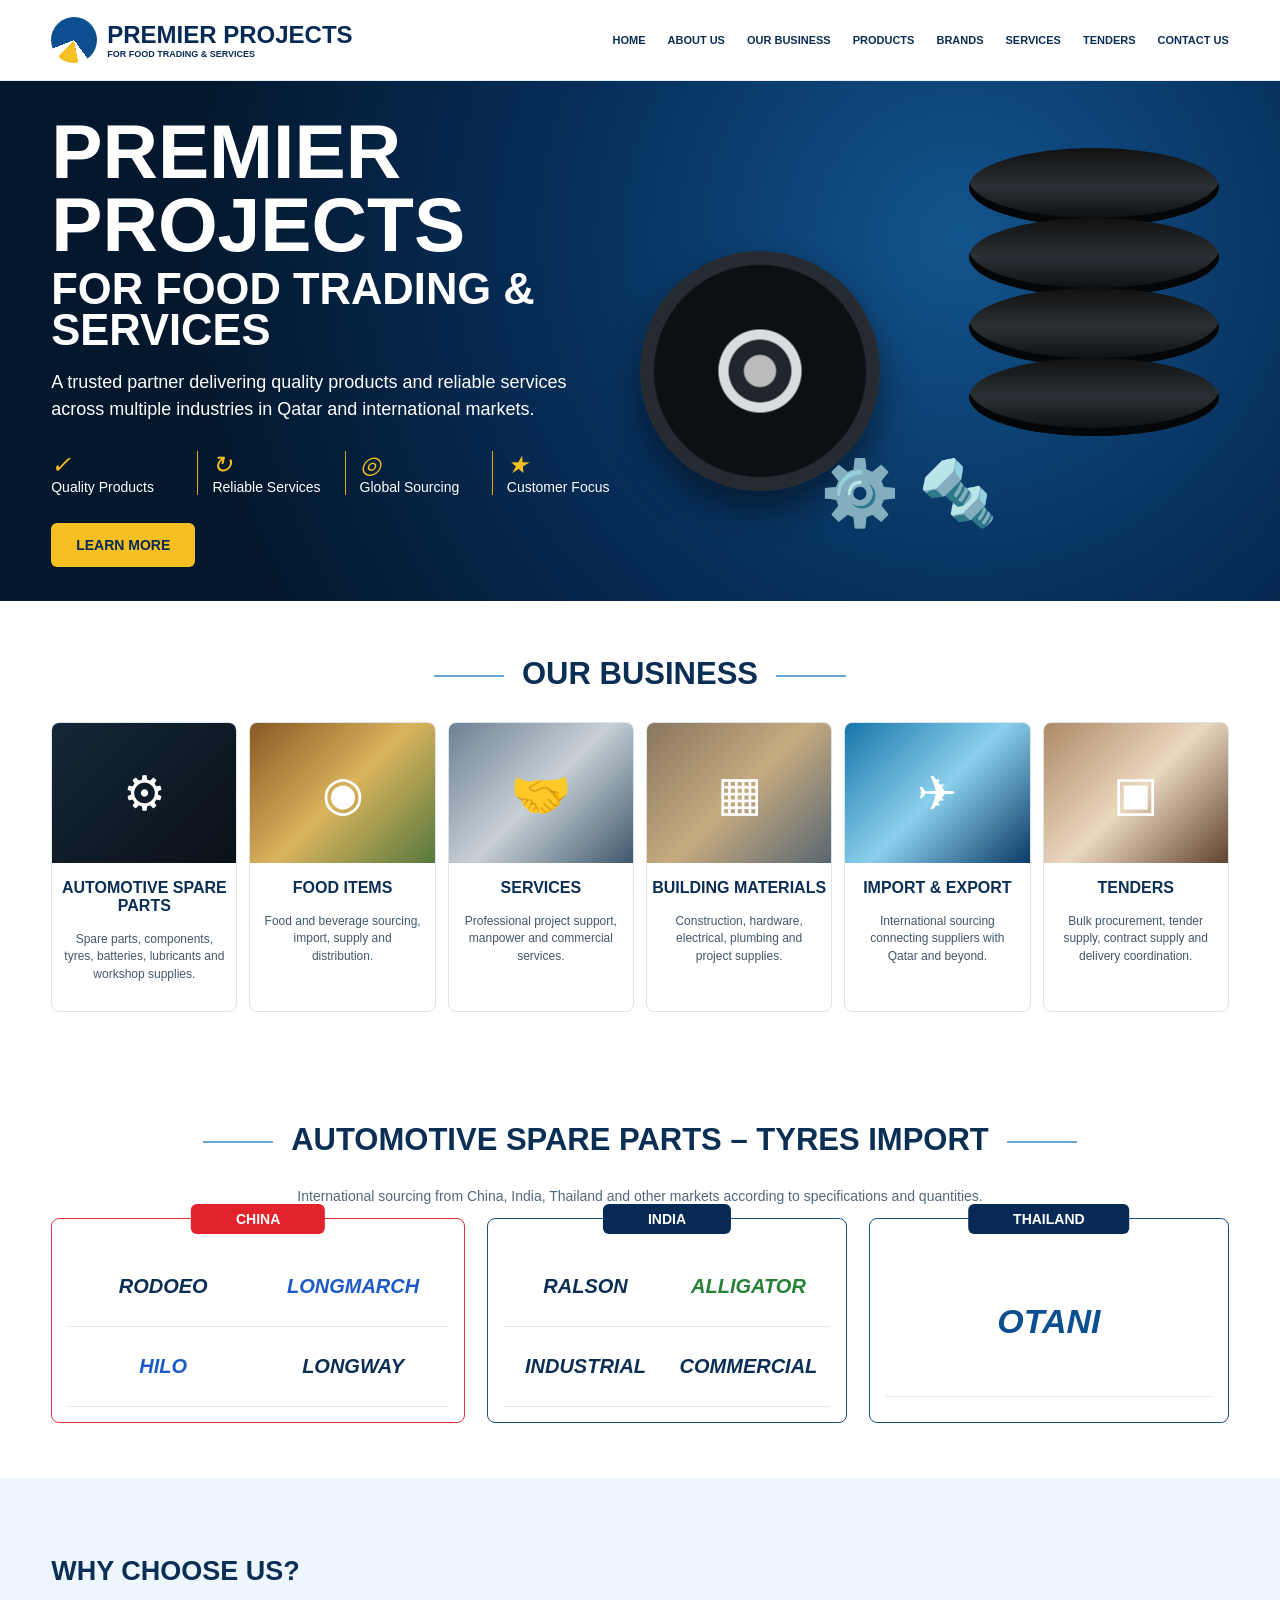
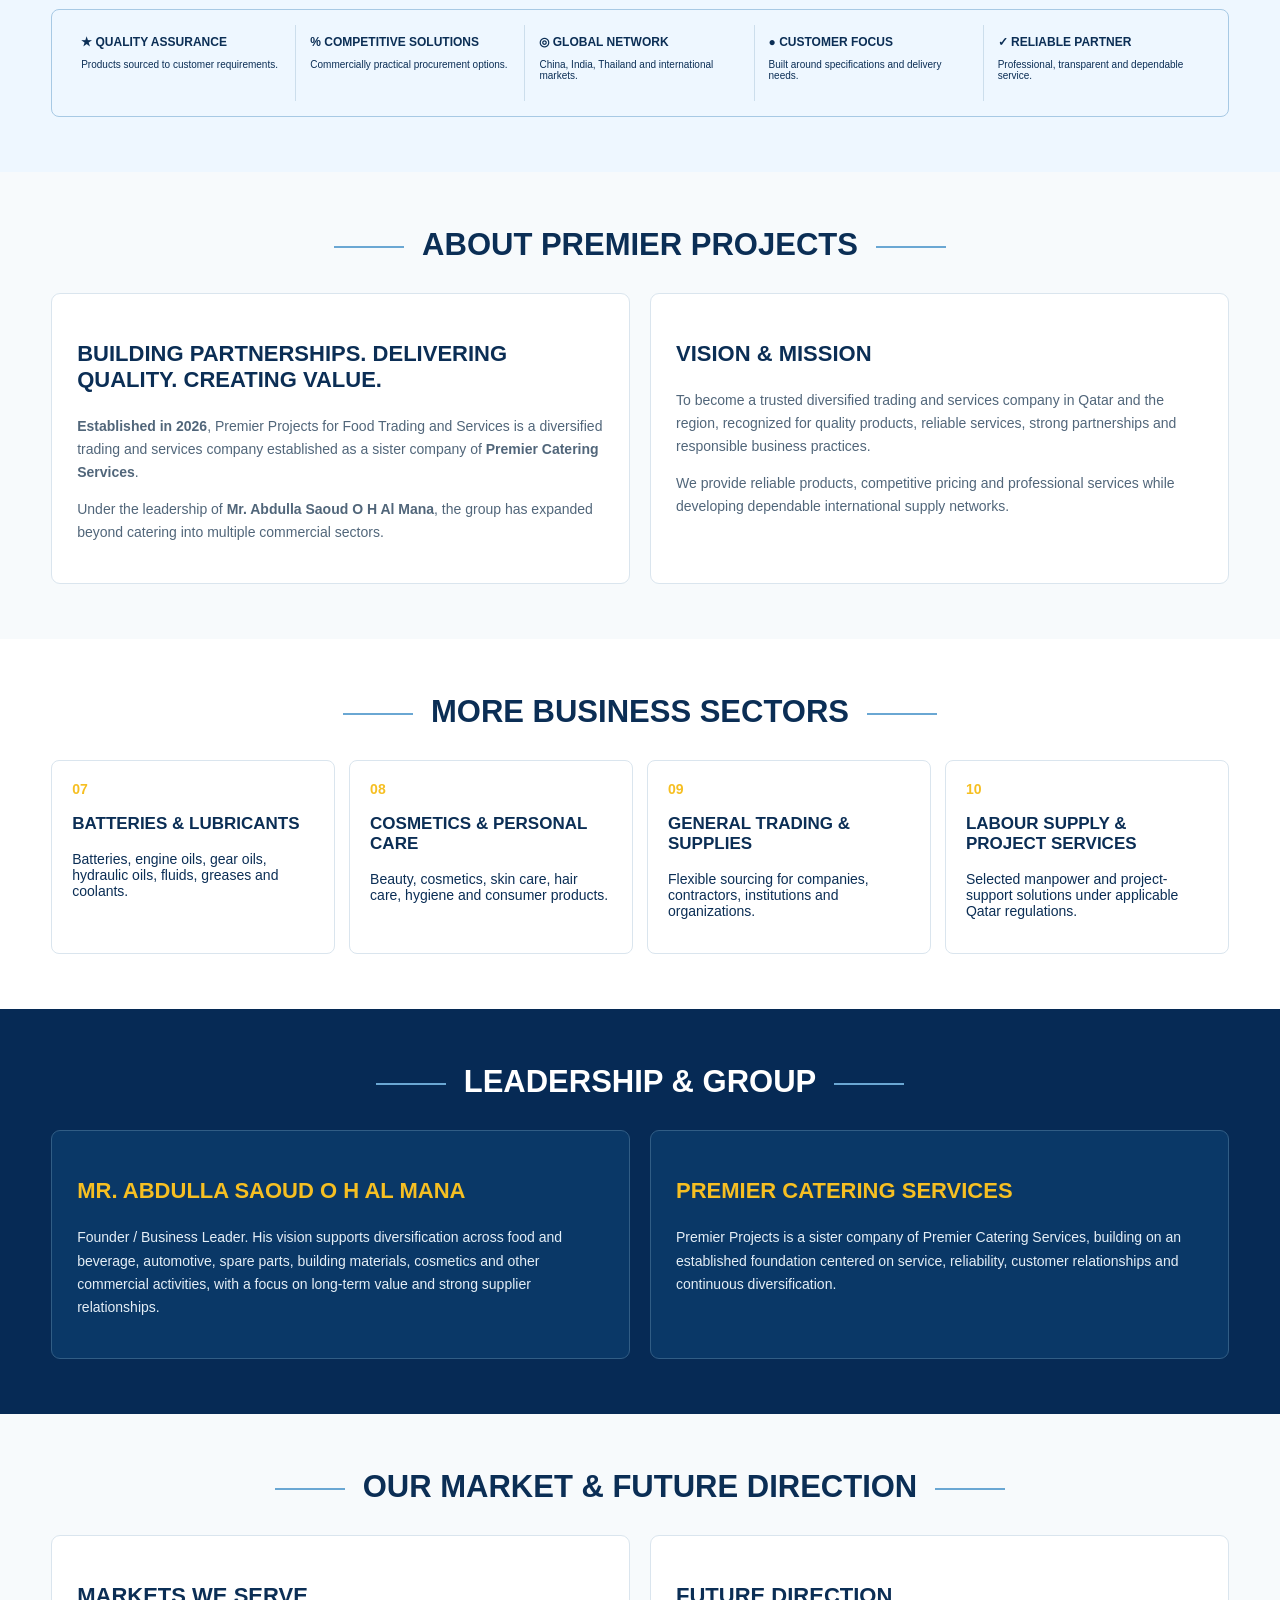
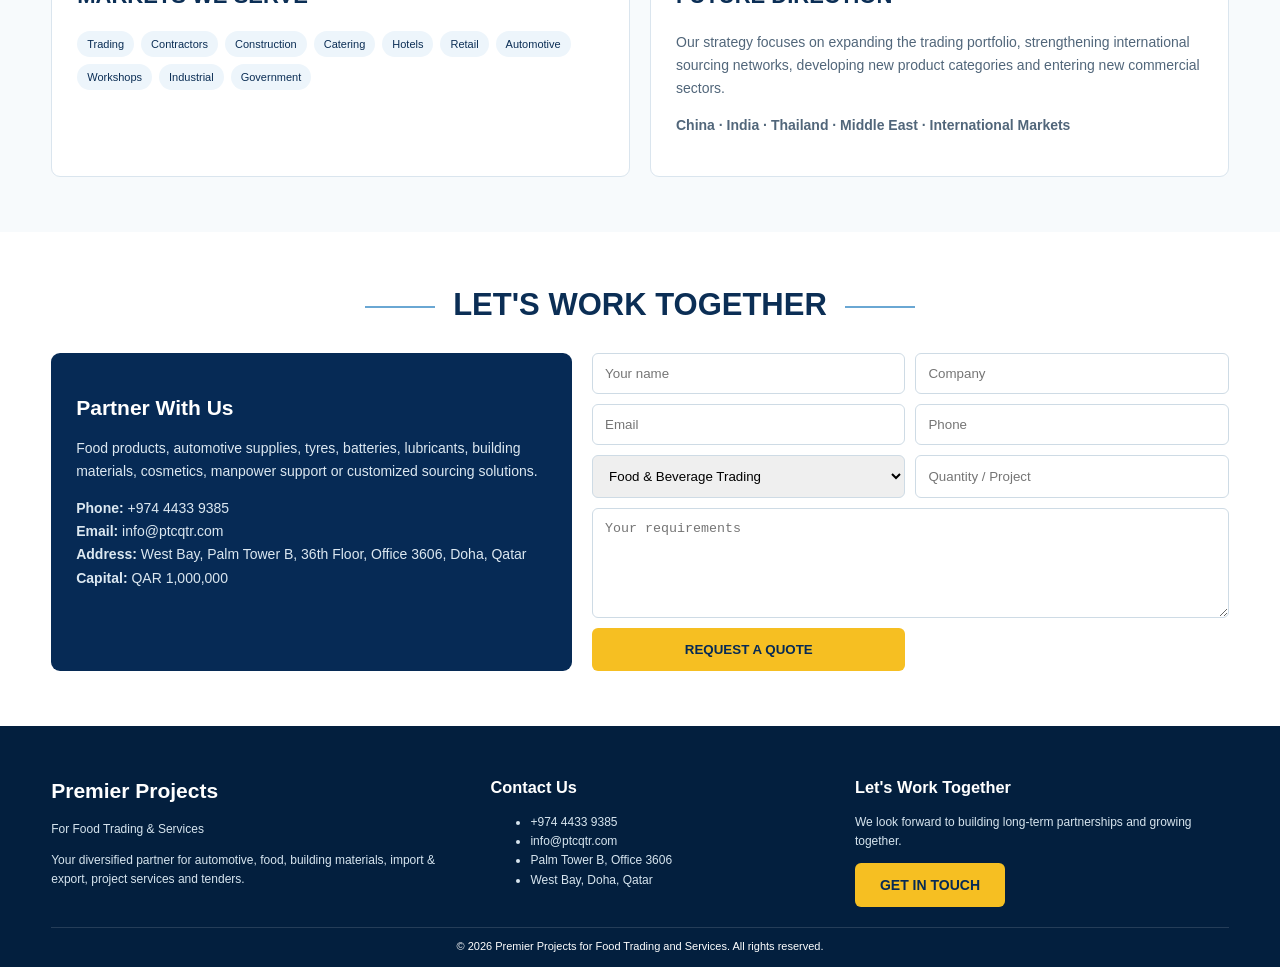
==== commit beefc5c3: "Replace old site with standalone blue reference redesign" ====
--- a/index.html
+++ b/index.html
@@ -1,366 +1,5 @@
-<!doctype html>
-<html lang="en">
-<head>
-  <meta charset="utf-8" />
-  <meta name="viewport" content="width=device-width, initial-scale=1" />
-  <meta name="theme-color" content="#1c0d19" />
-  <meta name="description" content="Premier Projects for Food Trading & Services — Qatar-based food trading, sourcing, import, export, wholesale supply, procurement and logistics." />
-  <meta name="keywords" content="food trading Qatar, food supplier Doha, wholesale food Qatar, import export Qatar, procurement Doha, HORECA supplier Qatar" />
-  <meta property="og:title" content="Premier Projects for Food Trading & Services" />
-  <meta property="og:description" content="Reliable sourcing. Trusted trading. Professional service." />
-  <meta property="og:type" content="website" />
-  <meta property="og:url" content="https://www.ptcqtr.com/" />
-  <title>Premier | Projects for Food Trading & Services</title>
-  <link rel="icon" href="/favicon.svg" type="image/svg+xml" />
-  <link rel="preconnect" href="https://fonts.googleapis.com">
-  <link rel="preconnect" href="https://fonts.gstatic.com" crossorigin>
-  <link href="https://fonts.googleapis.com/css2?family=DM+Sans:wght@400;500;600;700&family=Manrope:wght@400;500;600;700;800&family=Noto+Kufi+Arabic:wght@500;600;700&display=swap" rel="stylesheet">
-  <link rel="stylesheet" href="/styles.css" />
-  <script type="application/ld+json">
-  {
-    "@context":"https://schema.org",
-    "@type":"Organization",
-    "name":"Premier Projects for Food Trading & Services",
-    "url":"https://www.ptcqtr.com/",
-    "email":"info@ptcqtr.com",
-    "telephone":"+97444339385",
-    "address":{
-      "@type":"PostalAddress",
-      "streetAddress":"Palm Tower B, 36th Floor, Office 3606, West Bay",
-      "addressLocality":"Doha",
-      "addressCountry":"QA"
-    }
-  }
-  </script>
-</head>
-<body>
-  <div class="noise" aria-hidden="true"></div>
-  <div class="cursor-glow" id="cursorGlow" aria-hidden="true"></div>
-
-  <header class="site-header" id="top">
-    <a class="brand" href="#top" aria-label="Premier home">
-      <svg class="brand-mark" viewBox="0 0 64 64" role="img" aria-label="Premier monogram">
-        <defs>
-          <linearGradient id="gold" x1="0" y1="0" x2="1" y2="1">
-            <stop offset="0" stop-color="#f4d67c" />
-            <stop offset=".45" stop-color="#c99b35" />
-            <stop offset="1" stop-color="#f0c95e" />
-          </linearGradient>
-        </defs>
-        <path d="M12 50V13h18c12 0 20 6 20 16 0 8-5 13-14 15H24v6H12Zm12-17h10c4 0 7-2 7-5s-3-5-7-5H24v10Z" fill="url(#gold)"/>
-        <path d="M27 39h22l-6-6m6 6-6 6" fill="none" stroke="#1b0d19" stroke-width="5" stroke-linecap="round" stroke-linejoin="round"/>
-      </svg>
-      <span class="brand-copy">
-        <strong>PREMIER</strong>
-        <small>Projects for Food Trading &amp; Services</small>
-      </span>
-    </a>
-
-    <button class="menu-toggle" id="menuToggle" aria-label="Open navigation" aria-expanded="false">
-      <span></span><span></span>
-    </button>
-
-    <nav class="main-nav" id="mainNav" aria-label="Main navigation">
-      <a href="#about">About</a>
-      <a href="#services">Services</a>
-      <a href="#products">Products</a>
-      <a href="#process">Process</a>
-      <a href="#contact" class="nav-cta">Request a quote</a>
-    </nav>
-  </header>
-
-  <main>
-    <section class="hero section-dark" aria-labelledby="hero-title">
-      <div class="hero-grid" aria-hidden="true"></div>
-      <div class="hero-orbit orbit-one" aria-hidden="true"></div>
-      <div class="hero-orbit orbit-two" aria-hidden="true"></div>
-
-      <div class="hero-content reveal">
-        <div class="eyebrow"><span></span> Doha, Qatar · Global sourcing</div>
-        <h1 id="hero-title">Trade that moves<br><em>with confidence.</em></h1>
-        <p class="hero-lead">Premier connects Qatar's food and hospitality market with trusted producers, competitive sourcing and coordinated supply — from first inquiry to final delivery.</p>
-        <div class="hero-actions">
-          <a class="button button-gold" href="#contact">Request a quote <span>↗</span></a>
-          <a class="button button-ghost" href="#services">Explore capabilities <span>↓</span></a>
-        </div>
-        <div class="hero-proof">
-          <div><strong>QAR 1M</strong><span>Company capital</span></div>
-          <div><strong>360°</strong><span>Supply coordination</span></div>
-          <div><strong>Qatar</strong><span>Local market focus</span></div>
-        </div>
-      </div>
-
-      <div class="hero-art reveal" data-delay="1">
-        <div class="plaque-card">
-          <div class="plaque-corner c1"></div><div class="plaque-corner c2"></div>
-          <div class="plaque-corner c3"></div><div class="plaque-corner c4"></div>
-          <div class="plaque-inner">
-            <svg class="plaque-mark" viewBox="0 0 64 64" aria-hidden="true">
-              <path d="M12 50V13h18c12 0 20 6 20 16 0 8-5 13-14 15H24v6H12Zm12-17h10c4 0 7-2 7-5s-3-5-7-5H24v10Z" fill="currentColor"/>
-              <path d="M27 39h22l-6-6m6 6-6 6" fill="none" stroke="#1b0d19" stroke-width="5" stroke-linecap="round" stroke-linejoin="round"/>
-            </svg>
-            <div class="plaque-divider"></div>
-            <div>
-              <div class="plaque-title">PREMIER</div>
-              <div class="plaque-sub">PROJECTS FOR FOOD TRADING &amp; SERVICES</div>
-              <div class="arabic" lang="ar" dir="rtl">بريمير بروجيكتس</div>
-              <div class="arabic-small" lang="ar" dir="rtl">لتجارة المواد الغذائية والخدمات</div>
-            </div>
-          </div>
-        </div>
-        <div class="floating-note note-a"><span>01</span> Source</div>
-        <div class="floating-note note-b"><span>02</span> Coordinate</div>
-        <div class="floating-note note-c"><span>03</span> Deliver</div>
-      </div>
-
-      <a class="scroll-cue" href="#about" aria-label="Scroll to about section"><span>Scroll</span><i></i></a>
-    </section>
-
-    <section class="ticker" aria-label="Premier services">
-      <div class="ticker-track">
-        <span>FOOD TRADING</span><b>◆</b><span>IMPORT &amp; EXPORT</span><b>◆</b><span>WHOLESALE SUPPLY</span><b>◆</b><span>PROCUREMENT</span><b>◆</b><span>HORECA</span><b>◆</b><span>LOGISTICS</span><b>◆</b>
-        <span>FOOD TRADING</span><b>◆</b><span>IMPORT &amp; EXPORT</span><b>◆</b><span>WHOLESALE SUPPLY</span><b>◆</b><span>PROCUREMENT</span><b>◆</b><span>HORECA</span><b>◆</b><span>LOGISTICS</span><b>◆</b>
-      </div>
-    </section>
-
-    <section class="about section-light" id="about">
-      <div class="section-shell about-layout">
-        <div class="section-kicker reveal">01 · About Premier</div>
-        <div class="about-copy reveal">
-          <h2>Your trusted route from <em>source</em> to <em>supply.</em></h2>
-          <p class="large-copy">Premier Projects for Food Trading &amp; Services is a Doha-based trading company serving businesses, hospitality operators, retailers, wholesalers and institutional buyers.</p>
-        </div>
-        <div class="about-aside reveal">
-          <p>We build commercial bridges between customer demand and reliable suppliers — balancing product quality, pricing, availability, documentation, logistics and delivery.</p>
-          <a class="text-link" href="#contact">Discuss your requirement <span>↗</span></a>
-        </div>
-      </div>
-
-      <div class="section-shell values-strip reveal">
-        <article><span>01</span><h3>Integrity</h3><p>Clear commercial conduct and transparent communication.</p></article>
-        <article><span>02</span><h3>Reliability</h3><p>Dependable coordination built around agreed requirements.</p></article>
-        <article><span>03</span><h3>Quality</h3><p>Sourcing aligned with specifications and applicable standards.</p></article>
-        <article><span>04</span><h3>Partnership</h3><p>Long-term relationships over one-off transactions.</p></article>
-      </div>
-    </section>
-
-    <section class="services section-dark" id="services">
-      <div class="section-shell section-head reveal">
-        <div>
-          <div class="section-kicker gold">02 · Capabilities</div>
-          <h2>One partner.<br><em>Full trade coordination.</em></h2>
-        </div>
-        <p>From supplier discovery to local delivery, our model is designed to keep commercial requirements moving with clarity and control.</p>
-      </div>
-
-      <div class="section-shell service-grid">
-        <article class="service-card reveal">
-          <span class="service-index">01</span>
-          <svg viewBox="0 0 48 48" aria-hidden="true"><path d="M8 14h32M8 24h24M8 34h16"/><circle cx="37" cy="30" r="7"/><path d="m42 35 4 4"/></svg>
-          <h3>Food Trading</h3>
-          <p>Commercial sourcing and trading for wholesalers, retailers, hospitality, catering and institutional demand.</p>
-        </article>
-        <article class="service-card reveal" data-delay="1">
-          <span class="service-index">02</span>
-          <svg viewBox="0 0 48 48" aria-hidden="true"><path d="M8 32h32L34 16H14L8 32Z"/><path d="M16 32v6m16-6v6M20 16V9h8v7"/></svg>
-          <h3>Import &amp; Export</h3>
-          <p>Supplier coordination, documentation support, shipment planning and international trade communication.</p>
-        </article>
-        <article class="service-card reveal" data-delay="2">
-          <span class="service-index">03</span>
-          <svg viewBox="0 0 48 48" aria-hidden="true"><path d="M10 12h28v24H10z"/><path d="M10 20h28M18 12v24M30 12v24"/></svg>
-          <h3>Wholesale Supply</h3>
-          <p>Quantity-based supply solutions shaped around product specification, delivery schedule and target pricing.</p>
-        </article>
-        <article class="service-card reveal">
-          <span class="service-index">04</span>
-          <svg viewBox="0 0 48 48" aria-hidden="true"><circle cx="20" cy="20" r="10"/><path d="m27 27 11 11M20 15v10M15 20h10"/></svg>
-          <h3>Procurement &amp; Sourcing</h3>
-          <p>Supplier identification by origin, quality, packaging, lead time, pricing and commercial terms.</p>
-        </article>
-        <article class="service-card reveal" data-delay="1">
-          <span class="service-index">05</span>
-          <svg viewBox="0 0 48 48" aria-hidden="true"><path d="M9 38V16l15-7 15 7v22"/><path d="M16 38V26h16v12M18 19h12"/></svg>
-          <h3>Project Supply</h3>
-          <p>Structured procurement for one-time projects, recurring supply programs and institutional requirements.</p>
-        </article>
-        <article class="service-card reveal" data-delay="2">
-          <span class="service-index">06</span>
-          <svg viewBox="0 0 48 48" aria-hidden="true"><path d="M7 31h34l-4-13H11L7 31Z"/><circle cx="15" cy="36" r="3"/><circle cx="33" cy="36" r="3"/><path d="M16 18V9h16v9"/></svg>
-          <h3>Logistics Coordination</h3>
-          <p>Sea, air and road transport coordination, shipment documentation and delivery scheduling.</p>
-        </article>
-      </div>
-    </section>
-
-    <section class="products section-cream" id="products">
-      <div class="section-shell section-head dark reveal">
-        <div>
-          <div class="section-kicker">03 · Product sourcing</div>
-          <h2>Built around what<br><em>your market needs.</em></h2>
-        </div>
-        <p>We source according to customer specification, origin preference, availability, packaging, quantity and logistics requirements.</p>
-      </div>
-
-      <div class="section-shell product-orbit reveal">
-        <div class="orbit-center">
-          <div class="center-label">PREMIER</div>
-          <span>Global sourcing<br>for Qatar</span>
-        </div>
-        <div class="product-chip pc1"><span>01</span>Dry Food &amp; Grocery</div>
-        <div class="product-chip pc2"><span>02</span>Fresh &amp; Chilled</div>
-        <div class="product-chip pc3"><span>03</span>Frozen Foods</div>
-        <div class="product-chip pc4"><span>04</span>Fruit &amp; Vegetables</div>
-        <div class="product-chip pc5"><span>05</span>Meat &amp; Poultry</div>
-        <div class="product-chip pc6"><span>06</span>Dairy Products</div>
-        <div class="product-chip pc7"><span>07</span>Beverages</div>
-        <div class="product-chip pc8"><span>08</span>HORECA Supply</div>
-      </div>
-
-      <div class="section-shell product-mobile">
-        <span>Dry Food &amp; Grocery</span><span>Fresh &amp; Chilled</span><span>Frozen Foods</span><span>Fruit &amp; Vegetables</span><span>Meat &amp; Poultry</span><span>Dairy Products</span><span>Beverages</span><span>HORECA Supply</span>
-      </div>
-    </section>
-
-    <section class="horeca section-light">
-      <div class="section-shell horeca-wrap">
-        <div class="horeca-panel reveal">
-          <div class="section-kicker gold">HORECA · Hospitality supply</div>
-          <h2>Service built for<br><em>fast-moving kitchens.</em></h2>
-          <p>Hotels, restaurants, cafés, catering companies, commercial kitchens and hospitality projects need consistency and fast response. Premier works around operational schedules, specifications and recurring demand.</p>
-          <div class="horeca-tags">
-            <span>Hotels</span><span>Restaurants</span><span>Cafés</span><span>Catering</span><span>Events</span><span>Corporate dining</span>
-          </div>
-        </div>
-        <div class="horeca-quote reveal" data-delay="1">
-          <div class="quote-mark">“</div>
-          <blockquote>Our goal is to become a dependable commercial partner — not simply a product supplier.</blockquote>
-          <div class="quote-rule"></div>
-          <span>Premier Projects for Food Trading &amp; Services</span>
-        </div>
-      </div>
-    </section>
-
-    <section class="process section-dark" id="process">
-      <div class="section-shell section-head reveal">
-        <div>
-          <div class="section-kicker gold">04 · How we work</div>
-          <h2>A clear path from<br><em>requirement to delivery.</em></h2>
-        </div>
-        <p>Eight coordinated stages keep product, commercial and logistics requirements aligned.</p>
-      </div>
-
-      <div class="section-shell process-track" id="processTrack">
-        <div class="process-line" aria-hidden="true"><span id="processProgress"></span></div>
-        <article class="process-step reveal"><b>01</b><h3>Requirement</h3><p>Specification, quantity, origin, packaging and delivery needs.</p></article>
-        <article class="process-step reveal"><b>02</b><h3>Sourcing</h3><p>Identification of suitable suppliers and commercial options.</p></article>
-        <article class="process-step reveal"><b>03</b><h3>Evaluation</h3><p>Review of product, pricing, documentation and terms.</p></article>
-        <article class="process-step reveal"><b>04</b><h3>Confirmation</h3><p>Selection and approval of the preferred commercial offer.</p></article>
-        <article class="process-step reveal"><b>05</b><h3>Procurement</h3><p>Purchasing and supplier coordination are initiated.</p></article>
-        <article class="process-step reveal"><b>06</b><h3>Logistics</h3><p>Shipping, customs and transport requirements are coordinated.</p></article>
-        <article class="process-step reveal"><b>07</b><h3>Delivery</h3><p>Products move according to agreed logistical arrangements.</p></article>
-        <article class="process-step reveal"><b>08</b><h3>Ongoing Support</h3><p>Recurring sourcing and future supply requirements continue.</p></article>
-      </div>
-    </section>
-
-    <section class="global section-cream">
-      <div class="section-shell global-layout">
-        <div class="global-copy reveal">
-          <div class="section-kicker">05 · International sourcing</div>
-          <h2>Qatar at the center.<br><em>The world within reach.</em></h2>
-          <p>We develop supplier relationships across international markets and evaluate each opportunity through the factors that matter commercially.</p>
-          <div class="factor-list"><span>Quality</span><span>Reliability</span><span>Price</span><span>Availability</span><span>Logistics</span><span>Terms</span></div>
-        </div>
-        <div class="world-graphic reveal" data-delay="1" aria-hidden="true">
-          <svg viewBox="0 0 640 420">
-            <defs>
-              <radialGradient id="radial" cx="50%" cy="50%" r="50%"><stop offset="0" stop-color="#c99b35" stop-opacity=".35"/><stop offset="1" stop-color="#c99b35" stop-opacity="0"/></radialGradient>
-            </defs>
-            <circle cx="320" cy="210" r="190" fill="none" stroke="currentColor" stroke-opacity=".12"/>
-            <circle cx="320" cy="210" r="140" fill="none" stroke="currentColor" stroke-opacity=".12"/>
-            <circle cx="320" cy="210" r="90" fill="none" stroke="currentColor" stroke-opacity=".12"/>
-            <ellipse cx="320" cy="210" rx="190" ry="75" fill="none" stroke="currentColor" stroke-opacity=".12"/>
-            <ellipse cx="320" cy="210" rx="190" ry="135" fill="none" stroke="currentColor" stroke-opacity=".12"/>
-            <path d="M130 210h380M320 20v380" stroke="currentColor" stroke-opacity=".12"/>
-            <circle cx="358" cy="223" r="58" fill="url(#radial)"/>
-            <circle cx="358" cy="223" r="7" fill="#c99b35"/>
-            <circle cx="358" cy="223" r="14" fill="none" stroke="#c99b35" stroke-opacity=".5"><animate attributeName="r" values="10;32;10" dur="3s" repeatCount="indefinite"/><animate attributeName="opacity" values="1;0;1" dur="3s" repeatCount="indefinite"/></circle>
-            <g fill="#1b0d19" opacity=".75">
-              <circle cx="195" cy="128" r="4"/><circle cx="245" cy="95" r="3"/><circle cx="466" cy="160" r="4"/><circle cx="470" cy="275" r="3"/><circle cx="165" cy="285" r="3"/><circle cx="285" cy="330" r="4"/>
-            </g>
-            <g stroke="#c99b35" stroke-dasharray="5 8" opacity=".55">
-              <path d="M195 128Q278 158 358 223"/><path d="M245 95Q322 132 358 223"/><path d="M466 160Q405 172 358 223"/><path d="M470 275Q405 260 358 223"/><path d="M165 285Q260 268 358 223"/><path d="M285 330Q320 280 358 223"/>
-            </g>
-          </svg>
-          <div class="qatar-pin"><strong>DOHA</strong><span>Qatar</span></div>
-        </div>
-      </div>
-    </section>
-
-    <section class="arabic-band section-dark">
-      <div class="section-shell arabic-layout reveal">
-        <div>
-          <span class="arabic-kicker">بريمير بروجيكتس</span>
-          <h2 lang="ar" dir="rtl">شريككم الموثوق<br>لتجارة المواد الغذائية والخدمات</h2>
-        </div>
-        <p lang="ar" dir="rtl">نربط السوق القطري بالموردين والمنتجين الدوليين من خلال حلول احترافية في التوريد والاستيراد والتوزيع والخدمات التجارية.</p>
-      </div>
-    </section>
-
-    <section class="contact section-light" id="contact">
-      <div class="section-shell contact-grid">
-        <div class="contact-copy reveal">
-          <div class="section-kicker">06 · Start a conversation</div>
-          <h2>Tell us what<br><em>you need to source.</em></h2>
-          <p>Send your product, quantity or project requirement. Our team can review the request and discuss the next commercial steps.</p>
-          <div class="contact-details">
-            <a href="tel:+97444339385"><span>Phone</span><strong>+974 4433 9385</strong></a>
-            <a href="mailto:info@ptcqtr.com"><span>Email</span><strong>info@ptcqtr.com</strong></a>
-            <a href="https://maps.google.com/?q=Palm+Tower+B+West+Bay+Doha+Qatar" target="_blank" rel="noopener"><span>Office</span><strong>Palm Tower B · 36th Floor · Office 3606<br>West Bay, Doha, Qatar</strong></a>
-          </div>
-        </div>
-
-        <form class="quote-form reveal" id="quoteForm">
-          <div class="form-row">
-            <label>Full name<input type="text" name="name" autocomplete="name" required placeholder="Your name"></label>
-            <label>Company<input type="text" name="company" autocomplete="organization" placeholder="Company name"></label>
-          </div>
-          <div class="form-row">
-            <label>Email<input type="email" name="email" autocomplete="email" required placeholder="name@company.com"></label>
-            <label>Phone<input type="tel" name="phone" autocomplete="tel" placeholder="+974"></label>
-          </div>
-          <label>Service
-            <select name="service">
-              <option>Food Trading</option><option>Wholesale Supply</option><option>Import &amp; Export</option><option>Product Sourcing</option><option>Project Supply</option><option>Commercial Brokerage</option><option>Logistics Coordination</option><option>Other</option>
-            </select>
-          </label>
-          <label>Product / requirement<textarea name="message" rows="5" required placeholder="Product, quantity, origin preference, delivery timeline..."></textarea></label>
-          <button class="button button-gold submit-button" type="submit">Prepare email request <span>↗</span></button>
-          <p class="form-note" id="formNote">This form prepares an email to info@ptcqtr.com in your email app.</p>
-        </form>
-      </div>
-    </section>
-  </main>
-
-  <footer class="site-footer">
-    <div class="section-shell footer-top">
-      <div class="footer-brand">
-        <div class="brand footer-logo">
-          <svg class="brand-mark" viewBox="0 0 64 64" aria-hidden="true"><path d="M12 50V13h18c12 0 20 6 20 16 0 8-5 13-14 15H24v6H12Zm12-17h10c4 0 7-2 7-5s-3-5-7-5H24v10Z" fill="currentColor"/><path d="M27 39h22l-6-6m6 6-6 6" fill="none" stroke="#1b0d19" stroke-width="5" stroke-linecap="round" stroke-linejoin="round"/></svg>
-          <span class="brand-copy"><strong>PREMIER</strong><small>Projects for Food Trading &amp; Services</small></span>
-        </div>
-        <p>Reliable sourcing. Trusted trading. Professional service.</p>
-      </div>
-      <div class="footer-links"><span>Navigate</span><a href="#about">About</a><a href="#services">Services</a><a href="#products">Products</a><a href="#process">Process</a></div>
-      <div class="footer-links"><span>Contact</span><a href="tel:+97444339385">+974 4433 9385</a><a href="mailto:info@ptcqtr.com">info@ptcqtr.com</a><a href="https://www.ptcqtr.com/">www.ptcqtr.com</a></div>
-    </div>
-    <div class="section-shell footer-bottom">
-      <span>© <span id="year"></span> Premier Projects for Food Trading &amp; Services.</span>
-      <span>Company Capital · QAR 1,000,000</span>
-      <a href="#top">Back to top ↑</a>
-    </div>
-  </footer>
-
-  <script src="/script.js"></script>
-</body>
-</html>
+<!doctype html><html><head><meta charset="utf-8"><meta name="viewport" content="width=device-width,initial-scale=1"><title>Premier Projects | Qatar</title><style>
+*{box-sizing:border-box}body{margin:0;font:14px Arial;color:#0b2e55}a{text-decoration:none;color:inherit}.c{width:min(1180px,92%);margin:auto}header{position:sticky;top:0;z-index:9;background:#fff;border-bottom:1px solid #e5edf4}.hr{height:80px;display:flex;align-items:center;justify-content:space-between}.brand{display:flex;align-items:center;gap:10px;font-weight:900}.mark{width:46px;height:46px;border-radius:50%;background:conic-gradient(#0b4f91 0 40%,transparent 40% 47%,#f6bf22 47% 62%,transparent 62% 69%,#0b4f91 69%)}.brand b{font:900 24px 'Arial Narrow',Arial;color:#062a55}.brand small{display:block;font-size:9px}.nav{display:flex;gap:22px}.nav a{font:800 11px 'Arial Narrow',Arial;text-transform:uppercase}.menu{display:none;background:#062a55;color:#fff;border:0;padding:10px;border-radius:5px}.hero{background:radial-gradient(circle at 75% 30%,#12548d,#062d58 40%,#03182d 75%);color:white}.hi{min-height:520px;display:grid;grid-template-columns:1fr 1fr;align-items:center}.hc h1,.hc h2{font:900 clamp(42px,6vw,78px)/.95 'Arial Narrow',Arial;margin:0;text-transform:uppercase}.hc h2{font-size:clamp(26px,3.4vw,44px);margin:8px 0 18px}.hc p{font-size:18px;line-height:1.5;max-width:520px}.proof{display:grid;grid-template-columns:repeat(4,1fr);margin:28px 0}.proof div{padding:0 14px;border-right:1px solid #d9a91a}.proof div:first-child{padding-left:0}.proof div:last-child{border:0}.proof i{display:block;color:#f6bf22;font-size:24px}.btn{display:inline-block;background:#f6bf22;color:#062a55;padding:14px 25px;border-radius:6px;font-weight:900;text-transform:uppercase}.art{height:480px;position:relative}.wheel{position:absolute;width:240px;height:240px;border-radius:50%;left:0;top:150px;background:radial-gradient(circle,#bbb 0 9%,#20262c 10% 18%,#d8dde0 19% 24%,#0b1014 25% 62%,#252b30 63%);box-shadow:0 20px 35px #0007}.stack{position:absolute;right:10px;top:55px;width:250px}.stack b{display:block;height:78px;margin:-8px 0;border-radius:50%;background:linear-gradient(#111,#2a3035,#080a0c);box-shadow:inset 0 -8px #050607}.parts{position:absolute;left:180px;bottom:50px;font-size:64px}.sec{padding:55px 0}.title{text-align:center;text-transform:uppercase;font:900 31px 'Arial Narrow',Arial;margin:0 0 30px}.title:before,.title:after{content:'';display:inline-block;width:70px;height:2px;background:#6aa7d3;vertical-align:middle;margin:0 18px}.biz{display:grid;grid-template-columns:repeat(6,1fr);gap:12px}.card{border:1px solid #dbe4ec;border-radius:8px;overflow:hidden;text-align:center;background:#fff}.pic{height:140px;display:grid;place-items:center;color:white;font-size:48px;background:linear-gradient(135deg,#142738,#0a1017)}.card:nth-child(2) .pic{background:linear-gradient(135deg,#875824,#dab45d,#56783e)}.card:nth-child(3) .pic{background:linear-gradient(135deg,#6e8093,#c7d0d6,#40576b)}.card:nth-child(4) .pic{background:linear-gradient(135deg,#89765e,#c6ab80,#586671)}.card:nth-child(5) .pic{background:linear-gradient(135deg,#1775aa,#8bd0ec,#0b3a66)}.card:nth-child(6) .pic{background:linear-gradient(135deg,#ae8965,#ebd8c0,#60432f)}.card h3{font:900 16px 'Arial Narrow',Arial;text-transform:uppercase}.card p{font-size:12px;line-height:1.45;padding:0 12px 16px;color:#43566a}.brands{display:grid;grid-template-columns:1.15fr 1fr 1fr;gap:22px}.country{border:1px solid #195082;border-radius:8px;padding:28px 16px 15px;position:relative}.country.ch{border-color:#e3333a}.lab{position:absolute;top:-15px;left:50%;transform:translateX(-50%);background:#062a55;color:#fff;padding:7px 45px;border-radius:6px;font-weight:900;text-transform:uppercase}.ch .lab{background:#e3232b}.bgrid{display:grid;grid-template-columns:1fr 1fr}.brandn{min-height:80px;display:grid;place-items:center;border-bottom:1px solid #e1e7ec;font:900 20px 'Arial Narrow',Arial;font-style:italic}.brandn.blue{color:#1d59c7}.brandn.green{color:#278036}.why{background:#eef7ff}.wi{display:grid;grid-template-columns:repeat(5,1fr);border:1px solid #a7c9e4;border-radius:8px;padding:15px}.w{padding:10px 14px;border-right:1px solid #ccdeec}.w:last-child{border:0}.w b{display:block;text-transform:uppercase;font-size:12px}.w p{font-size:10px}.alt{background:#f7fafc}.cols{display:grid;grid-template-columns:1fr 1fr;gap:20px}.panel{background:#fff;border:1px solid #dae5ee;border-radius:9px;padding:25px}.panel h3{font:900 22px 'Arial Narrow',Arial;text-transform:uppercase}.panel p{line-height:1.65;color:#51667a}.dark{background:#062a55;color:#fff}.dark .panel{background:#0a3867;border-color:#315d85}.dark .panel h3{color:#f6bf22}.dark .panel p{color:#e4eef6}.more{display:grid;grid-template-columns:repeat(4,1fr);gap:14px}.more article{border:1px solid #dae5ee;border-radius:8px;padding:20px}.more h3{font:900 17px 'Arial Narrow',Arial;text-transform:uppercase}.tag{color:#f6bf22;font-weight:900}.tags{display:flex;flex-wrap:wrap;gap:7px}.tags span{padding:7px 10px;background:#edf5fb;border-radius:20px;font-size:11px}.contact{display:grid;grid-template-columns:.9fr 1.1fr;gap:20px}.ci{background:#062a55;color:#fff;border-radius:9px;padding:25px}.ci p{line-height:1.65;color:#dce8f1}.form{display:grid;grid-template-columns:1fr 1fr;gap:10px}.form input,.form select,.form textarea{padding:12px;border:1px solid #cedbe5;border-radius:6px}.form textarea{grid-column:1/-1;min-height:110px}.form button{border:0}.foot{background:#031f3e;color:white;padding:35px 0 15px}.fg{display:grid;grid-template-columns:1.1fr .9fr 1fr;gap:28px}.foot p,.foot li{color:#d7e5ef;line-height:1.6;font-size:12px}.copy{text-align:center;border-top:1px solid #ffffff22;padding-top:12px;margin-top:20px;font-size:11px}
+@media(max-width:900px){.nav{gap:10px}.biz{grid-template-columns:repeat(3,1fr)}.more{grid-template-columns:repeat(2,1fr)}.hi{grid-template-columns:1fr}.art{height:380px}.brands{grid-template-columns:1fr}.proof{grid-template-columns:repeat(2,1fr);gap:15px}.wi{grid-template-columns:1fr 1fr}.cols,.contact,.fg{grid-template-columns:1fr}}
+@media(max-width:650px){.menu{display:block}.nav{display:none;position:absolute;top:80px;left:0;right:0;background:#fff;padding:16px 4%;flex-direction:column}.nav.open{display:flex}.brand b{font-size:18px}.brand small{font-size:7px}.biz,.more,.form,.wi{grid-template-columns:1fr}.form textarea{grid-column:auto}.title:before,.title:after{width:30px}.wheel{width:180px;height:180px}.stack{width:180px}.stack b{height:58px}.parts{left:120px;font-size:48px}}
+</style></head><body><header><div class="c hr"><a class="brand" href="#home"><span class="mark"></span><span><b>PREMIER PROJECTS</b><small>FOR FOOD TRADING & SERVICES</small></span></a><button class="menu" id="menu">☰</button><nav class="nav" id="nav"><a href="#home">Home</a><a href="#about">About Us</a><a href="#business">Our Business</a><a href="#products">Products</a><a href="#brands">Brands</a><a href="#services">Services</a><a href="#tenders">Tenders</a><a href="#contact">Contact Us</a></nav></div></header><main><section class="hero" id="home"><div class="c hi"><div class="hc"><h1>Premier Projects</h1><h2>For Food Trading & Services</h2><p>A trusted partner delivering quality products and reliable services across multiple industries in Qatar and international markets.</p><div class="proof"><div><i>✓</i>Quality Products</div><div><i>↻</i>Reliable Services</div><div><i>◎</i>Global Sourcing</div><div><i>★</i>Customer Focus</div></div><a class="btn" href="#about">Learn More</a></div><div class="art"><div class="wheel"></div><div class="stack"><b></b><b></b><b></b><b></b></div><div class="parts">⚙️ 🔩</div></div></div></section><section class="sec" id="business"><div class="c"><h2 class="title">Our Business</h2><div class="biz"><article class="card"><div class="pic">⚙</div><h3>Automotive Spare Parts</h3><p>Spare parts, components, tyres, batteries, lubricants and workshop supplies.</p></article><article class="card"><div class="pic">◉</div><h3>Food Items</h3><p>Food and beverage sourcing, import, supply and distribution.</p></article><article class="card"><div class="pic">🤝</div><h3>Services</h3><p>Professional project support, manpower and commercial services.</p></article><article class="card"><div class="pic">▦</div><h3>Building Materials</h3><p>Construction, hardware, electrical, plumbing and project supplies.</p></article><article class="card"><div class="pic">✈</div><h3>Import & Export</h3><p>International sourcing connecting suppliers with Qatar and beyond.</p></article><article class="card" id="tenders"><div class="pic">▣</div><h3>Tenders</h3><p>Bulk procurement, tender supply, contract supply and delivery coordination.</p></article></div></div></section><section class="sec" id="products"><div class="c"><h2 class="title">Automotive Spare Parts – Tyres Import</h2><p style="text-align:center;color:#52677c">International sourcing from China, India, Thailand and other markets according to specifications and quantities.</p><div class="brands" id="brands"><div class="country ch"><span class="lab">China</span><div class="bgrid"><div class="brandn">RODOEO</div><div class="brandn blue">LONGMARCH</div><div class="brandn blue">HILO</div><div class="brandn">LONGWAY</div></div></div><div class="country"><span class="lab">India</span><div class="bgrid"><div class="brandn">RALSON</div><div class="brandn green">ALLIGATOR</div><div class="brandn">INDUSTRIAL</div><div class="brandn">COMMERCIAL</div></div></div><div class="country"><span class="lab">Thailand</span><div class="brandn" style="min-height:150px;color:#0b4f91;font-size:34px">OTANI</div></div></div></div></section><section class="sec why"><div class="c"><h2 style="font:900 27px 'Arial Narrow',Arial;text-transform:uppercase">Why Choose Us?</h2><div class="wi"><div class="w"><b>★ Quality Assurance</b><p>Products sourced to customer requirements.</p></div><div class="w"><b>% Competitive Solutions</b><p>Commercially practical procurement options.</p></div><div class="w"><b>◎ Global Network</b><p>China, India, Thailand and international markets.</p></div><div class="w"><b>● Customer Focus</b><p>Built around specifications and delivery needs.</p></div><div class="w"><b>✓ Reliable Partner</b><p>Professional, transparent and dependable service.</p></div></div></div></section><section class="sec alt" id="about"><div class="c"><h2 class="title">About Premier Projects</h2><div class="cols"><div class="panel"><h3>Building Partnerships. Delivering Quality. Creating Value.</h3><p><b>Established in 2026</b>, Premier Projects for Food Trading and Services is a diversified trading and services company established as a sister company of <b>Premier Catering Services</b>.</p><p>Under the leadership of <b>Mr. Abdulla Saoud O H Al Mana</b>, the group has expanded beyond catering into multiple commercial sectors.</p></div><div class="panel"><h3>Vision & Mission</h3><p>To become a trusted diversified trading and services company in Qatar and the region, recognized for quality products, reliable services, strong partnerships and responsible business practices.</p><p>We provide reliable products, competitive pricing and professional services while developing dependable international supply networks.</p></div></div></div></section><section class="sec" id="services"><div class="c"><h2 class="title">More Business Sectors</h2><div class="more"><article><span class="tag">07</span><h3>Batteries & Lubricants</h3><p>Batteries, engine oils, gear oils, hydraulic oils, fluids, greases and coolants.</p></article><article><span class="tag">08</span><h3>Cosmetics & Personal Care</h3><p>Beauty, cosmetics, skin care, hair care, hygiene and consumer products.</p></article><article><span class="tag">09</span><h3>General Trading & Supplies</h3><p>Flexible sourcing for companies, contractors, institutions and organizations.</p></article><article><span class="tag">10</span><h3>Labour Supply & Project Services</h3><p>Selected manpower and project-support solutions under applicable Qatar regulations.</p></article></div></div></section><section class="sec dark"><div class="c"><h2 class="title" style="color:white">Leadership & Group</h2><div class="cols"><div class="panel"><h3>Mr. Abdulla Saoud O H Al Mana</h3><p>Founder / Business Leader. His vision supports diversification across food and beverage, automotive, spare parts, building materials, cosmetics and other commercial activities, with a focus on long-term value and strong supplier relationships.</p></div><div class="panel"><h3>Premier Catering Services</h3><p>Premier Projects is a sister company of Premier Catering Services, building on an established foundation centered on service, reliability, customer relationships and continuous diversification.</p></div></div></div></section><section class="sec alt"><div class="c"><h2 class="title">Our Market & Future Direction</h2><div class="cols"><div class="panel"><h3>Markets We Serve</h3><div class="tags"><span>Trading</span><span>Contractors</span><span>Construction</span><span>Catering</span><span>Hotels</span><span>Retail</span><span>Automotive</span><span>Workshops</span><span>Industrial</span><span>Government</span></div></div><div class="panel"><h3>Future Direction</h3><p>Our strategy focuses on expanding the trading portfolio, strengthening international sourcing networks, developing new product categories and entering new commercial sectors.</p><p><b>China · India · Thailand · Middle East · International Markets</b></p></div></div></div></section><section class="sec" id="contact"><div class="c"><h2 class="title">Let's Work Together</h2><div class="contact"><div class="ci"><h2>Partner With Us</h2><p>Food products, automotive supplies, tyres, batteries, lubricants, building materials, cosmetics, manpower support or customized sourcing solutions.</p><p><b>Phone:</b> +974 4433 9385<br><b>Email:</b> info@ptcqtr.com<br><b>Address:</b> West Bay, Palm Tower B, 36th Floor, Office 3606, Doha, Qatar<br><b>Capital:</b> QAR 1,000,000</p></div><form id="q"><div class="form"><input name="name" placeholder="Your name" required><input name="company" placeholder="Company"><input name="email" type="email" placeholder="Email" required><input name="phone" placeholder="Phone"><select name="service"><option>Food & Beverage Trading</option><option>Automotive & Spare Parts</option><option>Tyres</option><option>Batteries & Lubricants</option><option>Building Materials</option><option>Cosmetics & Personal Care</option><option>Import & Export</option><option>General Trading & Supplies</option><option>Labour Supply & Project Services</option><option>Tenders & Contract Supply</option></select><input name="qty" placeholder="Quantity / Project"><textarea name="message" placeholder="Your requirements"></textarea><button class="btn">Request a Quote</button></div></form></div></div></section></main><footer class="foot"><div class="c"><div class="fg"><div><h2>Premier Projects</h2><p>For Food Trading & Services</p><p>Your diversified partner for automotive, food, building materials, import & export, project services and tenders.</p></div><div><h3>Contact Us</h3><ul><li>+974 4433 9385</li><li>info@ptcqtr.com</li><li>Palm Tower B, Office 3606</li><li>West Bay, Doha, Qatar</li></ul></div><div><h3>Let's Work Together</h3><p>We look forward to building long-term partnerships and growing together.</p><a class="btn" href="#contact">Get in Touch</a></div></div><div class="copy">© 2026 Premier Projects for Food Trading and Services. All rights reserved.</div></div></footer><script>menu.onclick=()=>nav.classList.toggle('open');nav.querySelectorAll('a').forEach(a=>a.onclick=()=>nav.classList.remove('open'));q.onsubmit=e=>{e.preventDefault();let d=new FormData(q),s='Premier website inquiry - '+d.get('service'),b='Name: '+d.get('name')+'\nCompany: '+d.get('company')+'\nEmail: '+d.get('email')+'\nPhone: '+d.get('phone')+'\n\n'+d.get('message');location.href='mailto:info@ptcqtr.com?subject='+encodeURIComponent(s)+'&body='+encodeURIComponent(b)}</script></body></html>
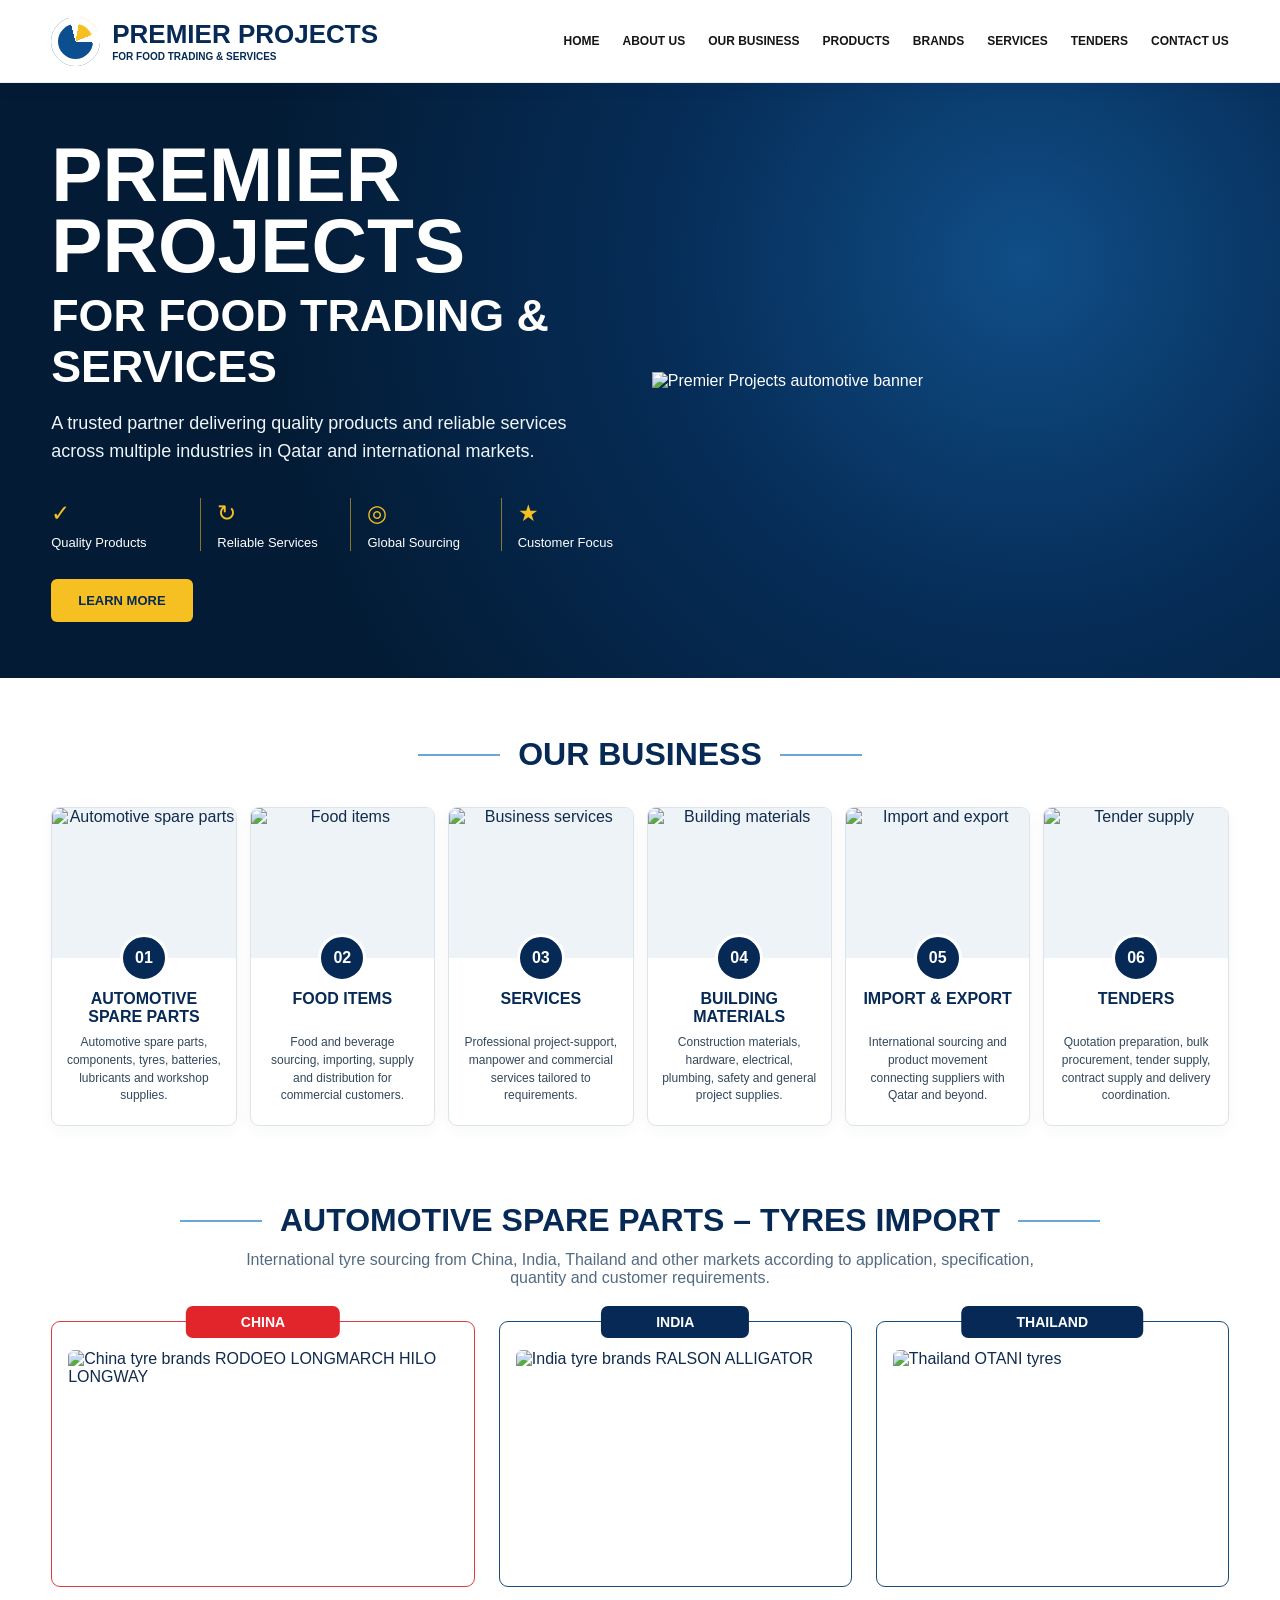
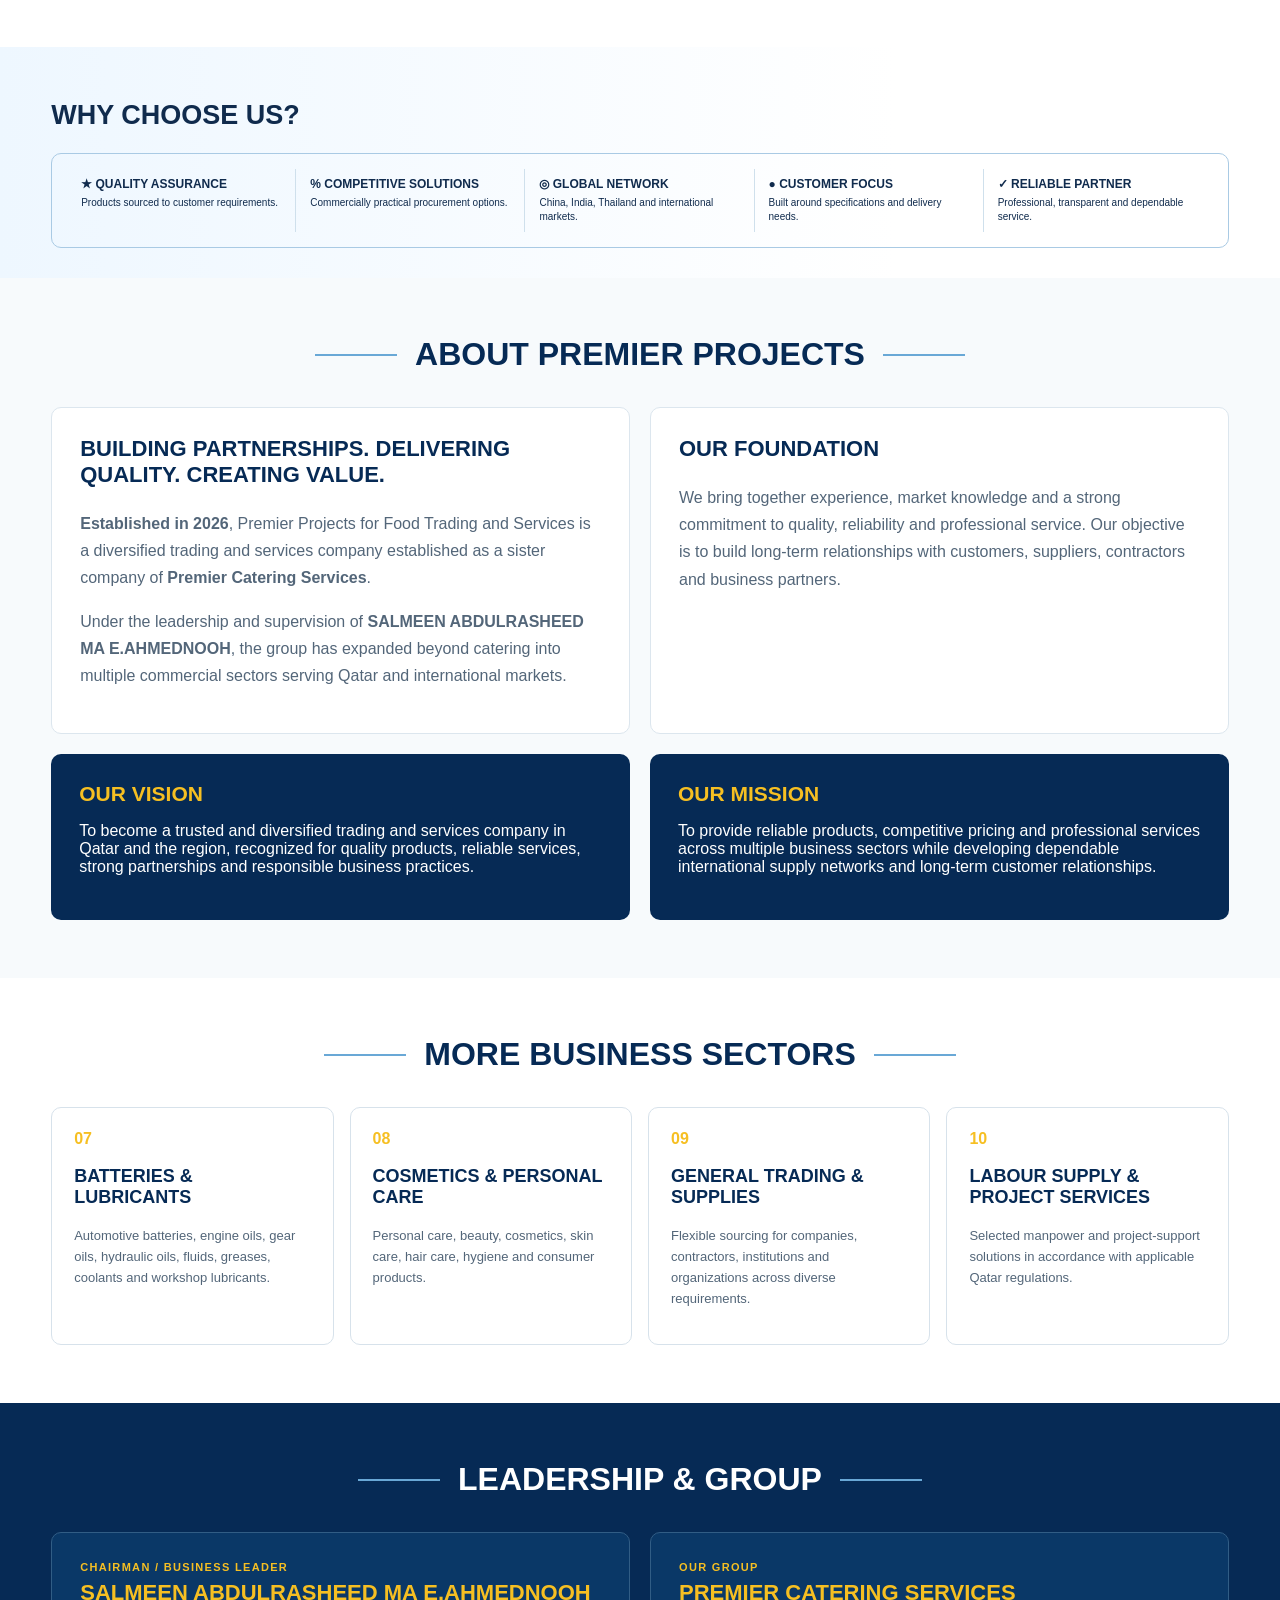
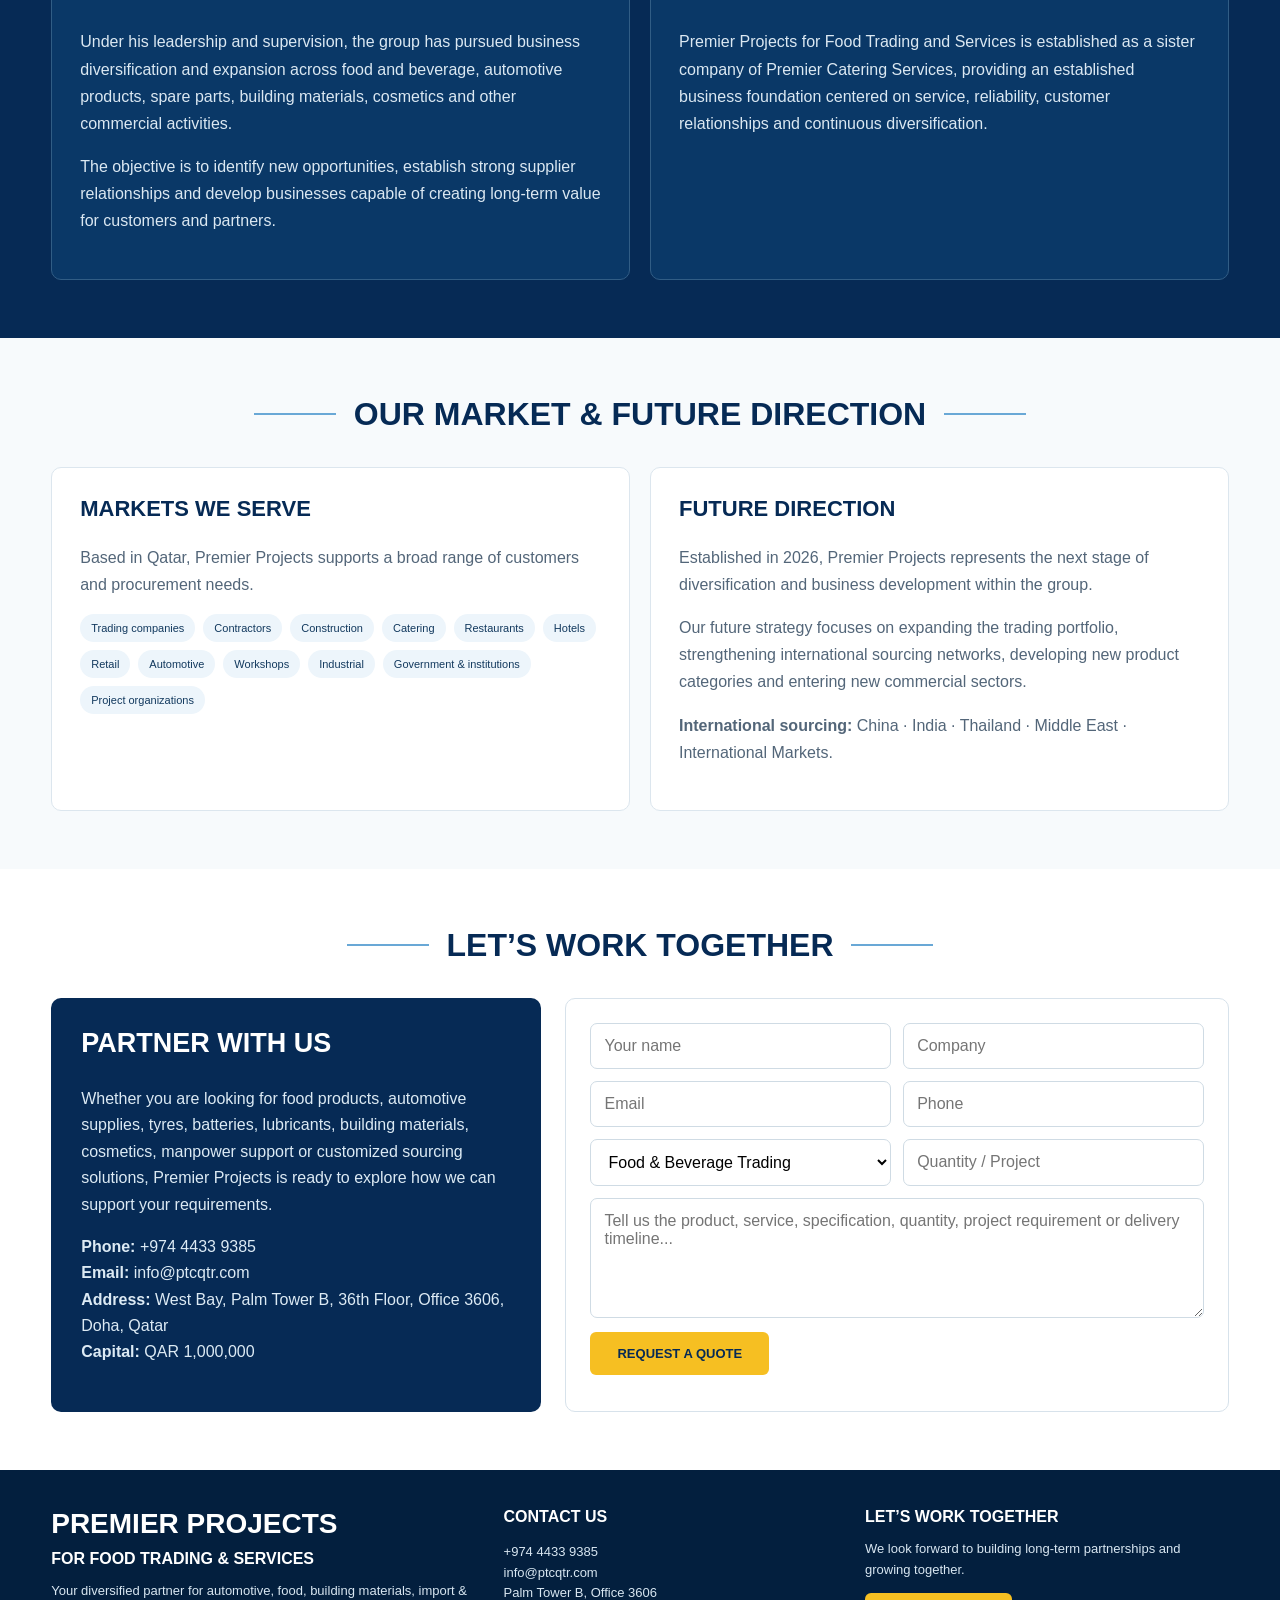
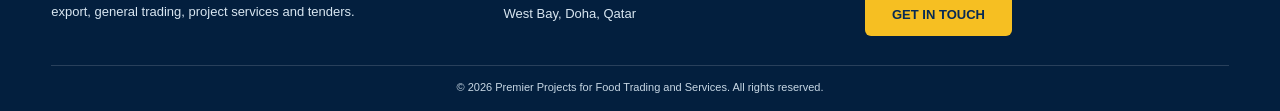
==== commit 5aec220c: "Update Premier images and chairman name" ====
--- a/index.html
+++ b/index.html
@@ -1,5 +1,39 @@
-<!doctype html><html><head><meta charset="utf-8"><meta name="viewport" content="width=device-width,initial-scale=1"><title>Premier Projects | Qatar</title><style>
-*{box-sizing:border-box}body{margin:0;font:14px Arial;color:#0b2e55}a{text-decoration:none;color:inherit}.c{width:min(1180px,92%);margin:auto}header{position:sticky;top:0;z-index:9;background:#fff;border-bottom:1px solid #e5edf4}.hr{height:80px;display:flex;align-items:center;justify-content:space-between}.brand{display:flex;align-items:center;gap:10px;font-weight:900}.mark{width:46px;height:46px;border-radius:50%;background:conic-gradient(#0b4f91 0 40%,transparent 40% 47%,#f6bf22 47% 62%,transparent 62% 69%,#0b4f91 69%)}.brand b{font:900 24px 'Arial Narrow',Arial;color:#062a55}.brand small{display:block;font-size:9px}.nav{display:flex;gap:22px}.nav a{font:800 11px 'Arial Narrow',Arial;text-transform:uppercase}.menu{display:none;background:#062a55;color:#fff;border:0;padding:10px;border-radius:5px}.hero{background:radial-gradient(circle at 75% 30%,#12548d,#062d58 40%,#03182d 75%);color:white}.hi{min-height:520px;display:grid;grid-template-columns:1fr 1fr;align-items:center}.hc h1,.hc h2{font:900 clamp(42px,6vw,78px)/.95 'Arial Narrow',Arial;margin:0;text-transform:uppercase}.hc h2{font-size:clamp(26px,3.4vw,44px);margin:8px 0 18px}.hc p{font-size:18px;line-height:1.5;max-width:520px}.proof{display:grid;grid-template-columns:repeat(4,1fr);margin:28px 0}.proof div{padding:0 14px;border-right:1px solid #d9a91a}.proof div:first-child{padding-left:0}.proof div:last-child{border:0}.proof i{display:block;color:#f6bf22;font-size:24px}.btn{display:inline-block;background:#f6bf22;color:#062a55;padding:14px 25px;border-radius:6px;font-weight:900;text-transform:uppercase}.art{height:480px;position:relative}.wheel{position:absolute;width:240px;height:240px;border-radius:50%;left:0;top:150px;background:radial-gradient(circle,#bbb 0 9%,#20262c 10% 18%,#d8dde0 19% 24%,#0b1014 25% 62%,#252b30 63%);box-shadow:0 20px 35px #0007}.stack{position:absolute;right:10px;top:55px;width:250px}.stack b{display:block;height:78px;margin:-8px 0;border-radius:50%;background:linear-gradient(#111,#2a3035,#080a0c);box-shadow:inset 0 -8px #050607}.parts{position:absolute;left:180px;bottom:50px;font-size:64px}.sec{padding:55px 0}.title{text-align:center;text-transform:uppercase;font:900 31px 'Arial Narrow',Arial;margin:0 0 30px}.title:before,.title:after{content:'';display:inline-block;width:70px;height:2px;background:#6aa7d3;vertical-align:middle;margin:0 18px}.biz{display:grid;grid-template-columns:repeat(6,1fr);gap:12px}.card{border:1px solid #dbe4ec;border-radius:8px;overflow:hidden;text-align:center;background:#fff}.pic{height:140px;display:grid;place-items:center;color:white;font-size:48px;background:linear-gradient(135deg,#142738,#0a1017)}.card:nth-child(2) .pic{background:linear-gradient(135deg,#875824,#dab45d,#56783e)}.card:nth-child(3) .pic{background:linear-gradient(135deg,#6e8093,#c7d0d6,#40576b)}.card:nth-child(4) .pic{background:linear-gradient(135deg,#89765e,#c6ab80,#586671)}.card:nth-child(5) .pic{background:linear-gradient(135deg,#1775aa,#8bd0ec,#0b3a66)}.card:nth-child(6) .pic{background:linear-gradient(135deg,#ae8965,#ebd8c0,#60432f)}.card h3{font:900 16px 'Arial Narrow',Arial;text-transform:uppercase}.card p{font-size:12px;line-height:1.45;padding:0 12px 16px;color:#43566a}.brands{display:grid;grid-template-columns:1.15fr 1fr 1fr;gap:22px}.country{border:1px solid #195082;border-radius:8px;padding:28px 16px 15px;position:relative}.country.ch{border-color:#e3333a}.lab{position:absolute;top:-15px;left:50%;transform:translateX(-50%);background:#062a55;color:#fff;padding:7px 45px;border-radius:6px;font-weight:900;text-transform:uppercase}.ch .lab{background:#e3232b}.bgrid{display:grid;grid-template-columns:1fr 1fr}.brandn{min-height:80px;display:grid;place-items:center;border-bottom:1px solid #e1e7ec;font:900 20px 'Arial Narrow',Arial;font-style:italic}.brandn.blue{color:#1d59c7}.brandn.green{color:#278036}.why{background:#eef7ff}.wi{display:grid;grid-template-columns:repeat(5,1fr);border:1px solid #a7c9e4;border-radius:8px;padding:15px}.w{padding:10px 14px;border-right:1px solid #ccdeec}.w:last-child{border:0}.w b{display:block;text-transform:uppercase;font-size:12px}.w p{font-size:10px}.alt{background:#f7fafc}.cols{display:grid;grid-template-columns:1fr 1fr;gap:20px}.panel{background:#fff;border:1px solid #dae5ee;border-radius:9px;padding:25px}.panel h3{font:900 22px 'Arial Narrow',Arial;text-transform:uppercase}.panel p{line-height:1.65;color:#51667a}.dark{background:#062a55;color:#fff}.dark .panel{background:#0a3867;border-color:#315d85}.dark .panel h3{color:#f6bf22}.dark .panel p{color:#e4eef6}.more{display:grid;grid-template-columns:repeat(4,1fr);gap:14px}.more article{border:1px solid #dae5ee;border-radius:8px;padding:20px}.more h3{font:900 17px 'Arial Narrow',Arial;text-transform:uppercase}.tag{color:#f6bf22;font-weight:900}.tags{display:flex;flex-wrap:wrap;gap:7px}.tags span{padding:7px 10px;background:#edf5fb;border-radius:20px;font-size:11px}.contact{display:grid;grid-template-columns:.9fr 1.1fr;gap:20px}.ci{background:#062a55;color:#fff;border-radius:9px;padding:25px}.ci p{line-height:1.65;color:#dce8f1}.form{display:grid;grid-template-columns:1fr 1fr;gap:10px}.form input,.form select,.form textarea{padding:12px;border:1px solid #cedbe5;border-radius:6px}.form textarea{grid-column:1/-1;min-height:110px}.form button{border:0}.foot{background:#031f3e;color:white;padding:35px 0 15px}.fg{display:grid;grid-template-columns:1.1fr .9fr 1fr;gap:28px}.foot p,.foot li{color:#d7e5ef;line-height:1.6;font-size:12px}.copy{text-align:center;border-top:1px solid #ffffff22;padding-top:12px;margin-top:20px;font-size:11px}
-@media(max-width:900px){.nav{gap:10px}.biz{grid-template-columns:repeat(3,1fr)}.more{grid-template-columns:repeat(2,1fr)}.hi{grid-template-columns:1fr}.art{height:380px}.brands{grid-template-columns:1fr}.proof{grid-template-columns:repeat(2,1fr);gap:15px}.wi{grid-template-columns:1fr 1fr}.cols,.contact,.fg{grid-template-columns:1fr}}
-@media(max-width:650px){.menu{display:block}.nav{display:none;position:absolute;top:80px;left:0;right:0;background:#fff;padding:16px 4%;flex-direction:column}.nav.open{display:flex}.brand b{font-size:18px}.brand small{font-size:7px}.biz,.more,.form,.wi{grid-template-columns:1fr}.form textarea{grid-column:auto}.title:before,.title:after{width:30px}.wheel{width:180px;height:180px}.stack{width:180px}.stack b{height:58px}.parts{left:120px;font-size:48px}}
-</style></head><body><header><div class="c hr"><a class="brand" href="#home"><span class="mark"></span><span><b>PREMIER PROJECTS</b><small>FOR FOOD TRADING & SERVICES</small></span></a><button class="menu" id="menu">☰</button><nav class="nav" id="nav"><a href="#home">Home</a><a href="#about">About Us</a><a href="#business">Our Business</a><a href="#products">Products</a><a href="#brands">Brands</a><a href="#services">Services</a><a href="#tenders">Tenders</a><a href="#contact">Contact Us</a></nav></div></header><main><section class="hero" id="home"><div class="c hi"><div class="hc"><h1>Premier Projects</h1><h2>For Food Trading & Services</h2><p>A trusted partner delivering quality products and reliable services across multiple industries in Qatar and international markets.</p><div class="proof"><div><i>✓</i>Quality Products</div><div><i>↻</i>Reliable Services</div><div><i>◎</i>Global Sourcing</div><div><i>★</i>Customer Focus</div></div><a class="btn" href="#about">Learn More</a></div><div class="art"><div class="wheel"></div><div class="stack"><b></b><b></b><b></b><b></b></div><div class="parts">⚙️ 🔩</div></div></div></section><section class="sec" id="business"><div class="c"><h2 class="title">Our Business</h2><div class="biz"><article class="card"><div class="pic">⚙</div><h3>Automotive Spare Parts</h3><p>Spare parts, components, tyres, batteries, lubricants and workshop supplies.</p></article><article class="card"><div class="pic">◉</div><h3>Food Items</h3><p>Food and beverage sourcing, import, supply and distribution.</p></article><article class="card"><div class="pic">🤝</div><h3>Services</h3><p>Professional project support, manpower and commercial services.</p></article><article class="card"><div class="pic">▦</div><h3>Building Materials</h3><p>Construction, hardware, electrical, plumbing and project supplies.</p></article><article class="card"><div class="pic">✈</div><h3>Import & Export</h3><p>International sourcing connecting suppliers with Qatar and beyond.</p></article><article class="card" id="tenders"><div class="pic">▣</div><h3>Tenders</h3><p>Bulk procurement, tender supply, contract supply and delivery coordination.</p></article></div></div></section><section class="sec" id="products"><div class="c"><h2 class="title">Automotive Spare Parts – Tyres Import</h2><p style="text-align:center;color:#52677c">International sourcing from China, India, Thailand and other markets according to specifications and quantities.</p><div class="brands" id="brands"><div class="country ch"><span class="lab">China</span><div class="bgrid"><div class="brandn">RODOEO</div><div class="brandn blue">LONGMARCH</div><div class="brandn blue">HILO</div><div class="brandn">LONGWAY</div></div></div><div class="country"><span class="lab">India</span><div class="bgrid"><div class="brandn">RALSON</div><div class="brandn green">ALLIGATOR</div><div class="brandn">INDUSTRIAL</div><div class="brandn">COMMERCIAL</div></div></div><div class="country"><span class="lab">Thailand</span><div class="brandn" style="min-height:150px;color:#0b4f91;font-size:34px">OTANI</div></div></div></div></section><section class="sec why"><div class="c"><h2 style="font:900 27px 'Arial Narrow',Arial;text-transform:uppercase">Why Choose Us?</h2><div class="wi"><div class="w"><b>★ Quality Assurance</b><p>Products sourced to customer requirements.</p></div><div class="w"><b>% Competitive Solutions</b><p>Commercially practical procurement options.</p></div><div class="w"><b>◎ Global Network</b><p>China, India, Thailand and international markets.</p></div><div class="w"><b>● Customer Focus</b><p>Built around specifications and delivery needs.</p></div><div class="w"><b>✓ Reliable Partner</b><p>Professional, transparent and dependable service.</p></div></div></div></section><section class="sec alt" id="about"><div class="c"><h2 class="title">About Premier Projects</h2><div class="cols"><div class="panel"><h3>Building Partnerships. Delivering Quality. Creating Value.</h3><p><b>Established in 2026</b>, Premier Projects for Food Trading and Services is a diversified trading and services company established as a sister company of <b>Premier Catering Services</b>.</p><p>Under the leadership of <b>Mr. Abdulla Saoud O H Al Mana</b>, the group has expanded beyond catering into multiple commercial sectors.</p></div><div class="panel"><h3>Vision & Mission</h3><p>To become a trusted diversified trading and services company in Qatar and the region, recognized for quality products, reliable services, strong partnerships and responsible business practices.</p><p>We provide reliable products, competitive pricing and professional services while developing dependable international supply networks.</p></div></div></div></section><section class="sec" id="services"><div class="c"><h2 class="title">More Business Sectors</h2><div class="more"><article><span class="tag">07</span><h3>Batteries & Lubricants</h3><p>Batteries, engine oils, gear oils, hydraulic oils, fluids, greases and coolants.</p></article><article><span class="tag">08</span><h3>Cosmetics & Personal Care</h3><p>Beauty, cosmetics, skin care, hair care, hygiene and consumer products.</p></article><article><span class="tag">09</span><h3>General Trading & Supplies</h3><p>Flexible sourcing for companies, contractors, institutions and organizations.</p></article><article><span class="tag">10</span><h3>Labour Supply & Project Services</h3><p>Selected manpower and project-support solutions under applicable Qatar regulations.</p></article></div></div></section><section class="sec dark"><div class="c"><h2 class="title" style="color:white">Leadership & Group</h2><div class="cols"><div class="panel"><h3>Mr. Abdulla Saoud O H Al Mana</h3><p>Founder / Business Leader. His vision supports diversification across food and beverage, automotive, spare parts, building materials, cosmetics and other commercial activities, with a focus on long-term value and strong supplier relationships.</p></div><div class="panel"><h3>Premier Catering Services</h3><p>Premier Projects is a sister company of Premier Catering Services, building on an established foundation centered on service, reliability, customer relationships and continuous diversification.</p></div></div></div></section><section class="sec alt"><div class="c"><h2 class="title">Our Market & Future Direction</h2><div class="cols"><div class="panel"><h3>Markets We Serve</h3><div class="tags"><span>Trading</span><span>Contractors</span><span>Construction</span><span>Catering</span><span>Hotels</span><span>Retail</span><span>Automotive</span><span>Workshops</span><span>Industrial</span><span>Government</span></div></div><div class="panel"><h3>Future Direction</h3><p>Our strategy focuses on expanding the trading portfolio, strengthening international sourcing networks, developing new product categories and entering new commercial sectors.</p><p><b>China · India · Thailand · Middle East · International Markets</b></p></div></div></div></section><section class="sec" id="contact"><div class="c"><h2 class="title">Let's Work Together</h2><div class="contact"><div class="ci"><h2>Partner With Us</h2><p>Food products, automotive supplies, tyres, batteries, lubricants, building materials, cosmetics, manpower support or customized sourcing solutions.</p><p><b>Phone:</b> +974 4433 9385<br><b>Email:</b> info@ptcqtr.com<br><b>Address:</b> West Bay, Palm Tower B, 36th Floor, Office 3606, Doha, Qatar<br><b>Capital:</b> QAR 1,000,000</p></div><form id="q"><div class="form"><input name="name" placeholder="Your name" required><input name="company" placeholder="Company"><input name="email" type="email" placeholder="Email" required><input name="phone" placeholder="Phone"><select name="service"><option>Food & Beverage Trading</option><option>Automotive & Spare Parts</option><option>Tyres</option><option>Batteries & Lubricants</option><option>Building Materials</option><option>Cosmetics & Personal Care</option><option>Import & Export</option><option>General Trading & Supplies</option><option>Labour Supply & Project Services</option><option>Tenders & Contract Supply</option></select><input name="qty" placeholder="Quantity / Project"><textarea name="message" placeholder="Your requirements"></textarea><button class="btn">Request a Quote</button></div></form></div></div></section></main><footer class="foot"><div class="c"><div class="fg"><div><h2>Premier Projects</h2><p>For Food Trading & Services</p><p>Your diversified partner for automotive, food, building materials, import & export, project services and tenders.</p></div><div><h3>Contact Us</h3><ul><li>+974 4433 9385</li><li>info@ptcqtr.com</li><li>Palm Tower B, Office 3606</li><li>West Bay, Doha, Qatar</li></ul></div><div><h3>Let's Work Together</h3><p>We look forward to building long-term partnerships and growing together.</p><a class="btn" href="#contact">Get in Touch</a></div></div><div class="copy">© 2026 Premier Projects for Food Trading and Services. All rights reserved.</div></div></footer><script>menu.onclick=()=>nav.classList.toggle('open');nav.querySelectorAll('a').forEach(a=>a.onclick=()=>nav.classList.remove('open'));q.onsubmit=e=>{e.preventDefault();let d=new FormData(q),s='Premier website inquiry - '+d.get('service'),b='Name: '+d.get('name')+'\nCompany: '+d.get('company')+'\nEmail: '+d.get('email')+'\nPhone: '+d.get('phone')+'\n\n'+d.get('message');location.href='mailto:info@ptcqtr.com?subject='+encodeURIComponent(s)+'&body='+encodeURIComponent(b)}</script></body></html>
+<!doctype html>
+<html lang="en">
+<head>
+<meta charset="utf-8">
+<meta name="viewport" content="width=device-width,initial-scale=1">
+<meta name="theme-color" content="#062a55">
+<meta name="description" content="Premier Projects for Food Trading and Services - diversified trading, automotive, food, building materials, import and export, manpower, project support and tender supply in Qatar.">
+<title>Premier Projects for Food Trading and Services | Qatar</title>
+<style>
+*{box-sizing:border-box}html{scroll-behavior:smooth}body{margin:0;font-family:Arial,Helvetica,sans-serif;color:#102b4d;background:#fff}a{text-decoration:none;color:inherit}.c{width:min(1180px,92%);margin:auto}header{position:sticky;top:0;z-index:50;background:#fff;border-bottom:1px solid #e6edf4;box-shadow:0 4px 16px rgba(2,39,75,.07)}.hr{min-height:82px;display:flex;align-items:center;justify-content:space-between;gap:24px}.brand{display:flex;align-items:center;gap:12px;min-width:310px}.mark{width:49px;height:49px;border-radius:50%;background:conic-gradient(from 205deg,#0b4f91 0 39%,transparent 39% 46%,#f6bf22 46% 62%,transparent 62% 69%,#0b4f91 69% 100%);box-shadow:inset 0 0 0 7px #fff}.brand strong{display:block;font:900 26px/1 'Arial Narrow',Arial,sans-serif;color:#062a55}.brand small{display:block;font-size:10px;font-weight:800;color:#062a55;margin-top:4px}.nav{display:flex;gap:23px;align-items:center}.nav a{font:800 12px 'Arial Narrow',Arial,sans-serif;text-transform:uppercase;color:#151515}.nav a:hover{color:#0b5c9e}.menu{display:none;border:0;background:#062a55;color:white;width:42px;height:42px;border-radius:6px;font-size:20px}.hero{background:radial-gradient(circle at 80% 30%,#104e87 0,#062d58 32%,#031b34 70%);color:#fff;overflow:hidden}.hi{min-height:520px;display:grid;grid-template-columns:1.02fr .98fr;align-items:center}.hc{padding:56px 0}.hc h1,.hc h2{font-family:'Arial Narrow',Arial,sans-serif;text-transform:uppercase;margin:0}.hc h1{font-size:clamp(3.1rem,6vw,5rem);line-height:.93}.hc h2{font-size:clamp(1.75rem,3.5vw,3rem);margin-top:8px}.hc>p{font-size:18px;line-height:1.55;max-width:560px;color:#eef5fb}.proof{display:grid;grid-template-columns:repeat(4,1fr);margin:32px 0 28px;max-width:610px}.proof div{padding:0 16px;border-right:1px solid rgba(246,191,34,.55);font-size:13px;line-height:1.35}.proof div:first-child{padding-left:0}.proof div:last-child{border:0}.proof i{display:block;color:#f6bf22;font-size:23px;font-style:normal;margin-bottom:5px}.btn{display:inline-flex;align-items:center;justify-content:center;padding:14px 27px;border-radius:6px;font-weight:900;text-transform:uppercase;font-size:13px;background:#f6bf22;color:#062a55;border:0}.hero-art{min-height:520px;display:flex;align-items:center;justify-content:flex-end}.hero-art img{width:100%;height:auto;max-height:520px;object-fit:contain;object-position:right center;display:block}.sec{padding:58px 0}.title{display:flex;align-items:center;justify-content:center;gap:18px;color:#062a55;font:900 32px 'Arial Narrow',Arial,sans-serif;text-transform:uppercase;margin:0 0 34px;text-align:center}.title:before,.title:after{content:'';width:82px;height:2px;background:#69a8d6}.sub{text-align:center;margin:-22px auto 34px;color:#536b82;max-width:800px}.biz{display:grid;grid-template-columns:repeat(6,1fr);gap:13px}.card{border:1px solid #dce4eb;border-radius:9px;overflow:hidden;background:#fff;box-shadow:0 4px 15px rgba(5,42,78,.04);text-align:center}.pic{height:150px;background:#eef3f7;overflow:hidden}.pic img{width:100%;height:100%;object-fit:cover;display:block}.badge{width:48px;height:48px;border-radius:50%;background:#062a55;border:3px solid white;color:#fff;display:grid;place-items:center;margin:-24px auto 8px;position:relative;font-weight:900}.card h3{font:900 16px 'Arial Narrow',Arial,sans-serif;text-transform:uppercase;color:#062a55;min-height:36px;margin:8px 12px}.card p{font-size:12px;line-height:1.48;color:#33485c;margin:0;padding:0 14px 20px}.tires{padding:18px 0 60px}.countries{display:grid;grid-template-columns:1.2fr 1fr 1fr;gap:24px;align-items:stretch}.country{border:1px solid #164d7d;border-radius:9px;padding:28px 16px 16px;position:relative;background:#fff}.country.china{border-color:#e33a40}.lab{position:absolute;top:-16px;left:50%;transform:translateX(-50%);background:#062a55;color:#fff;padding:8px 55px;border-radius:7px;font:900 14px 'Arial Narrow',Arial,sans-serif;text-transform:uppercase}.china .lab{background:#e2242b}.country img{width:100%;height:220px;object-fit:contain;display:block;background:#fff;border-radius:6px}.why{background:linear-gradient(90deg,#eef7ff,#fff 70%);padding:30px 0}.wi{display:grid;grid-template-columns:repeat(5,1fr);border:1px solid #a9cae4;border-radius:10px;padding:15px}.w{padding:8px 14px;border-right:1px solid #cfe0ec}.w:last-child{border:0}.w b{display:block;text-transform:uppercase;font-size:12px}.w p{font-size:10px;line-height:1.4;margin:5px 0 0}.alt{background:#f7fafc}.cols{display:grid;grid-template-columns:1fr 1fr;gap:20px}.panel{background:#fff;border:1px solid #dce6ee;border-radius:10px;padding:28px}.panel h3{font:900 22px 'Arial Narrow',Arial,sans-serif;text-transform:uppercase;color:#062a55;margin-top:0}.panel p{color:#536679;line-height:1.7}.vm{display:grid;grid-template-columns:1fr 1fr;gap:20px;margin-top:20px}.vm article{background:#062a55;color:#fff;border-radius:10px;padding:28px}.vm h4{font:900 21px 'Arial Narrow',Arial,sans-serif;text-transform:uppercase;color:#f6bf22;margin:0 0 10px}.more{display:grid;grid-template-columns:repeat(4,1fr);gap:16px}.more article{border:1px solid #d7e2eb;border-radius:10px;padding:22px;background:#fff}.more span{display:block;color:#f6bf22;font-weight:900;margin-bottom:10px}.more h3{font:900 18px 'Arial Narrow',Arial,sans-serif;text-transform:uppercase;color:#062a55}.more p{font-size:13px;line-height:1.6;color:#536679}.lead{background:#062a55;color:#fff}.lead .panel{background:#0a3867;border-color:#315d85}.lead .panel h3{color:#f6bf22}.lead .panel p{color:#dbe8f2}.role{color:#f6bf22;font-size:11px;text-transform:uppercase;font-weight:900;letter-spacing:.12em;margin-bottom:7px}.tags{display:flex;flex-wrap:wrap;gap:8px}.tags span{background:#edf5fb;color:#12395e;border-radius:999px;padding:8px 11px;font-size:11px}.contact{display:grid;grid-template-columns:.85fr 1.15fr;gap:24px}.ci{background:#062a55;color:#fff;border-radius:10px;padding:30px}.ci h3{font:900 27px 'Arial Narrow',Arial,sans-serif;text-transform:uppercase;margin-top:0}.ci p{color:#dceaf4;line-height:1.65}.form{border:1px solid #d7e2eb;border-radius:10px;padding:24px}.fg{display:grid;grid-template-columns:1fr 1fr;gap:12px}.fg input,.fg select,.fg textarea{width:100%;border:1px solid #cfdbe4;border-radius:7px;padding:13px;background:#fff;font:inherit}.fg textarea{grid-column:1/-1;min-height:120px}.foot{background:#031f3e;color:#fff;padding:38px 0 18px}.footgrid{display:grid;grid-template-columns:1.15fr .9fr 1fr;gap:34px}.foot h3,.foot h4{font-family:'Arial Narrow',Arial,sans-serif;text-transform:uppercase;margin:0 0 10px}.foot h3{font-size:28px}.foot p,.foot li{color:#d8e6f1;font-size:13px;line-height:1.6}.foot ul{padding:0;list-style:none}.copy{text-align:center;border-top:1px solid rgba(255,255,255,.15);margin-top:24px;padding-top:15px;font-size:11px;color:#c7d7e4}
+@media(max-width:980px){.nav{gap:12px}.nav a{font-size:10px}.biz{grid-template-columns:repeat(3,1fr)}.countries{grid-template-columns:1fr}.country img{height:auto;max-height:360px}.more{grid-template-columns:repeat(2,1fr)}}
+@media(max-width:760px){.brand{min-width:0}.menu{display:block}.nav{display:none;position:absolute;top:82px;left:0;right:0;background:#fff;padding:18px 4%;flex-direction:column;align-items:flex-start;box-shadow:0 10px 20px rgba(0,0,0,.08)}.nav.open{display:flex}.hi{grid-template-columns:1fr}.hc{padding-bottom:20px}.hero-art{min-height:310px}.hero-art img{max-height:330px;object-position:center}.proof{grid-template-columns:repeat(2,1fr);gap:16px}.wi{grid-template-columns:1fr 1fr}.cols,.contact,.footgrid,.vm{grid-template-columns:1fr}.title:before,.title:after{width:35px}}
+@media(max-width:520px){.mark{width:40px;height:40px}.brand strong{font-size:17px}.brand small{font-size:7px}.hc h1{font-size:3rem}.hc h2{font-size:1.55rem}.hc>p{font-size:15px}.biz,.wi,.more,.fg{grid-template-columns:1fr}.fg textarea{grid-column:auto}.pic{height:200px}.title{font-size:26px}}
+</style>
+</head>
+<body>
+<header><div class="c hr"><a class="brand" href="#home"><span class="mark"></span><span><strong>PREMIER PROJECTS</strong><small>FOR FOOD TRADING &amp; SERVICES</small></span></a><button class="menu" id="menu">☰</button><nav class="nav" id="nav"><a href="#home">Home</a><a href="#about">About Us</a><a href="#business">Our Business</a><a href="#products">Products</a><a href="#brands">Brands</a><a href="#services">Services</a><a href="#tenders">Tenders</a><a href="#contact">Contact Us</a></nav></div></header>
+<main>
+<section class="hero" id="home"><div class="c hi"><div class="hc"><h1>Premier Projects</h1><h2>For Food Trading &amp; Services</h2><p>A trusted partner delivering quality products and reliable services across multiple industries in Qatar and international markets.</p><div class="proof"><div><i>✓</i>Quality Products</div><div><i>↻</i>Reliable Services</div><div><i>◎</i>Global Sourcing</div><div><i>★</i>Customer Focus</div></div><a class="btn" href="#about">Learn More</a></div><div class="hero-art"><img src="https://imgpx.com/en/TqugMRJSCzjY.png" alt="Premier Projects automotive banner" referrerpolicy="no-referrer"></div></div></section>
+<section class="sec" id="business"><div class="c"><h2 class="title">Our Business</h2><div class="biz">
+<article class="card"><div class="pic"><img src="https://imgpx.com/en/9lLgQNm1Ve29.png" alt="Automotive spare parts" loading="lazy" referrerpolicy="no-referrer"></div><div class="badge">01</div><h3>Automotive Spare Parts</h3><p>Automotive spare parts, components, tyres, batteries, lubricants and workshop supplies.</p></article>
+<article class="card"><div class="pic"><img src="https://imgpx.com/en/QcM5VVSW4yTT.png" alt="Food items" loading="lazy" referrerpolicy="no-referrer"></div><div class="badge">02</div><h3>Food Items</h3><p>Food and beverage sourcing, importing, supply and distribution for commercial customers.</p></article>
+<article class="card"><div class="pic"><img src="https://imgpx.com/en/yASmWB0pPy9Y.png" alt="Business services" loading="lazy" referrerpolicy="no-referrer"></div><div class="badge">03</div><h3>Services</h3><p>Professional project-support, manpower and commercial services tailored to requirements.</p></article>
+<article class="card"><div class="pic"><img src="https://imgpx.com/en/f1AqiqZO5euu.png" alt="Building materials" loading="lazy" referrerpolicy="no-referrer"></div><div class="badge">04</div><h3>Building Materials</h3><p>Construction materials, hardware, electrical, plumbing, safety and general project supplies.</p></article>
+<article class="card"><div class="pic"><img src="https://imgpx.com/en/Tj9aQLt8z5Ro.png" alt="Import and export" loading="lazy" referrerpolicy="no-referrer"></div><div class="badge">05</div><h3>Import &amp; Export</h3><p>International sourcing and product movement connecting suppliers with Qatar and beyond.</p></article>
+<article class="card" id="tenders"><div class="pic"><img src="https://imgpx.com/en/BnhUobwRNBVV.png" alt="Tender supply" loading="lazy" referrerpolicy="no-referrer"></div><div class="badge">06</div><h3>Tenders</h3><p>Quotation preparation, bulk procurement, tender supply, contract supply and delivery coordination.</p></article>
+</div></div></section>
+<section class="tires" id="products"><div class="c"><h2 class="title">Automotive Spare Parts – Tyres Import</h2><p class="sub">International tyre sourcing from China, India, Thailand and other markets according to application, specification, quantity and customer requirements.</p><div class="countries" id="brands"><div class="country china"><div class="lab">China</div><img src="https://imgpx.com/en/Qf0qhwZlhznh.png" alt="China tyre brands RODOEO LONGMARCH HILO LONGWAY" loading="lazy" referrerpolicy="no-referrer"></div><div class="country"><div class="lab">India</div><img src="https://imgpx.com/en/SDgEUS0XR2Y7.png" alt="India tyre brands RALSON ALLIGATOR" loading="lazy" referrerpolicy="no-referrer"></div><div class="country"><div class="lab">Thailand</div><img src="https://imgpx.com/en/qBF6Sw9cVirQ.png" alt="Thailand OTANI tyres" loading="lazy" referrerpolicy="no-referrer"></div></div></div></section>
+<section class="why"><div class="c"><h2 style="font:900 27px 'Arial Narrow',Arial,sans-serif;text-transform:uppercase">Why Choose Us?</h2><div class="wi"><div class="w"><b>★ Quality Assurance</b><p>Products sourced to customer requirements.</p></div><div class="w"><b>% Competitive Solutions</b><p>Commercially practical procurement options.</p></div><div class="w"><b>◎ Global Network</b><p>China, India, Thailand and international markets.</p></div><div class="w"><b>● Customer Focus</b><p>Built around specifications and delivery needs.</p></div><div class="w"><b>✓ Reliable Partner</b><p>Professional, transparent and dependable service.</p></div></div></div></section>
+<section class="sec alt" id="about"><div class="c"><h2 class="title">About Premier Projects</h2><div class="cols"><div class="panel"><h3>Building Partnerships. Delivering Quality. Creating Value.</h3><p><b>Established in 2026</b>, Premier Projects for Food Trading and Services is a diversified trading and services company established as a sister company of <b>Premier Catering Services</b>.</p><p>Under the leadership and supervision of <b>SALMEEN ABDULRASHEED MA E.AHMEDNOOH</b>, the group has expanded beyond catering into multiple commercial sectors serving Qatar and international markets.</p></div><div class="panel"><h3>Our Foundation</h3><p>We bring together experience, market knowledge and a strong commitment to quality, reliability and professional service. Our objective is to build long-term relationships with customers, suppliers, contractors and business partners.</p></div></div><div class="vm"><article><h4>Our Vision</h4><p>To become a trusted and diversified trading and services company in Qatar and the region, recognized for quality products, reliable services, strong partnerships and responsible business practices.</p></article><article><h4>Our Mission</h4><p>To provide reliable products, competitive pricing and professional services across multiple business sectors while developing dependable international supply networks and long-term customer relationships.</p></article></div></div></section>
+<section class="sec" id="services"><div class="c"><h2 class="title">More Business Sectors</h2><div class="more"><article><span>07</span><h3>Batteries &amp; Lubricants</h3><p>Automotive batteries, engine oils, gear oils, hydraulic oils, fluids, greases, coolants and workshop lubricants.</p></article><article><span>08</span><h3>Cosmetics &amp; Personal Care</h3><p>Personal care, beauty, cosmetics, skin care, hair care, hygiene and consumer products.</p></article><article><span>09</span><h3>General Trading &amp; Supplies</h3><p>Flexible sourcing for companies, contractors, institutions and organizations across diverse requirements.</p></article><article><span>10</span><h3>Labour Supply &amp; Project Services</h3><p>Selected manpower and project-support solutions in accordance with applicable Qatar regulations.</p></article></div></div></section>
+<section class="sec lead"><div class="c"><h2 class="title" style="color:white">Leadership &amp; Group</h2><div class="cols"><div class="panel"><div class="role">Chairman / Business Leader</div><h3>SALMEEN ABDULRASHEED MA E.AHMEDNOOH</h3><p>Under his leadership and supervision, the group has pursued business diversification and expansion across food and beverage, automotive products, spare parts, building materials, cosmetics and other commercial activities.</p><p>The objective is to identify new opportunities, establish strong supplier relationships and develop businesses capable of creating long-term value for customers and partners.</p></div><div class="panel"><div class="role">Our Group</div><h3>Premier Catering Services</h3><p>Premier Projects for Food Trading and Services is established as a sister company of Premier Catering Services, providing an established business foundation centered on service, reliability, customer relationships and continuous diversification.</p></div></div></div></section>
+<section class="sec alt"><div class="c"><h2 class="title">Our Market &amp; Future Direction</h2><div class="cols"><div class="panel"><h3>Markets We Serve</h3><p>Based in Qatar, Premier Projects supports a broad range of customers and procurement needs.</p><div class="tags"><span>Trading companies</span><span>Contractors</span><span>Construction</span><span>Catering</span><span>Restaurants</span><span>Hotels</span><span>Retail</span><span>Automotive</span><span>Workshops</span><span>Industrial</span><span>Government &amp; institutions</span><span>Project organizations</span></div></div><div class="panel"><h3>Future Direction</h3><p>Established in 2026, Premier Projects represents the next stage of diversification and business development within the group.</p><p>Our future strategy focuses on expanding the trading portfolio, strengthening international sourcing networks, developing new product categories and entering new commercial sectors.</p><p><b>International sourcing:</b> China · India · Thailand · Middle East · International Markets.</p></div></div></div></section>
+<section class="sec" id="contact"><div class="c"><h2 class="title">Let’s Work Together</h2><div class="contact"><div class="ci"><h3>Partner With Us</h3><p>Whether you are looking for food products, automotive supplies, tyres, batteries, lubricants, building materials, cosmetics, manpower support or customized sourcing solutions, Premier Projects is ready to explore how we can support your requirements.</p><p><b>Phone:</b> <a href="tel:+97444339385">+974 4433 9385</a><br><b>Email:</b> <a href="mailto:info@ptcqtr.com">info@ptcqtr.com</a><br><b>Address:</b> West Bay, Palm Tower B, 36th Floor, Office 3606, Doha, Qatar<br><b>Capital:</b> QAR 1,000,000</p></div><form class="form" id="q"><div class="fg"><input name="name" placeholder="Your name" required><input name="company" placeholder="Company"><input name="email" type="email" placeholder="Email" required><input name="phone" placeholder="Phone"><select name="service"><option>Food &amp; Beverage Trading</option><option>Automotive &amp; Spare Parts</option><option>Tyres</option><option>Batteries &amp; Lubricants</option><option>Building Materials</option><option>Cosmetics &amp; Personal Care</option><option>Import &amp; Export</option><option>General Trading &amp; Supplies</option><option>Labour Supply &amp; Project Services</option><option>Tenders &amp; Contract Supply</option><option>Other</option></select><input name="quantity" placeholder="Quantity / Project"><textarea name="message" placeholder="Tell us the product, service, specification, quantity, project requirement or delivery timeline..."></textarea></div><button class="btn" type="submit" style="margin-top:14px">Request a Quote</button></form></div></div></section>
+</main>
+<footer class="foot"><div class="c"><div class="footgrid"><div><h3>Premier Projects</h3><h4>For Food Trading &amp; Services</h4><p>Your diversified partner for automotive, food, building materials, import &amp; export, general trading, project services and tenders.</p></div><div><h4>Contact Us</h4><ul><li>+974 4433 9385</li><li>info@ptcqtr.com</li><li>Palm Tower B, Office 3606</li><li>West Bay, Doha, Qatar</li></ul></div><div><h4>Let’s Work Together</h4><p>We look forward to building long-term partnerships and growing together.</p><a class="btn" href="#contact">Get in Touch</a></div></div><div class="copy">© 2026 Premier Projects for Food Trading and Services. All rights reserved.</div></div></footer>
+<script>const menu=document.getElementById('menu'),nav=document.getElementById('nav');menu?.addEventListener('click',()=>nav.classList.toggle('open'));nav?.querySelectorAll('a').forEach(a=>a.addEventListener('click',()=>nav.classList.remove('open')));document.getElementById('q')?.addEventListener('submit',e=>{e.preventDefault();const d=new FormData(e.currentTarget);const s=`Premier website inquiry - ${d.get('service')||'General'}`;const b=[`Name: ${d.get('name')||''}`,`Company: ${d.get('company')||''}`,`Email: ${d.get('email')||''}`,`Phone: ${d.get('phone')||''}`,`Service: ${d.get('service')||''}`,'',d.get('message')||''].join('\n');location.href=`mailto:info@ptcqtr.com?subject=${encodeURIComponent(s)}&body=${encodeURIComponent(b)}`});</script>
+</body>
+</html>
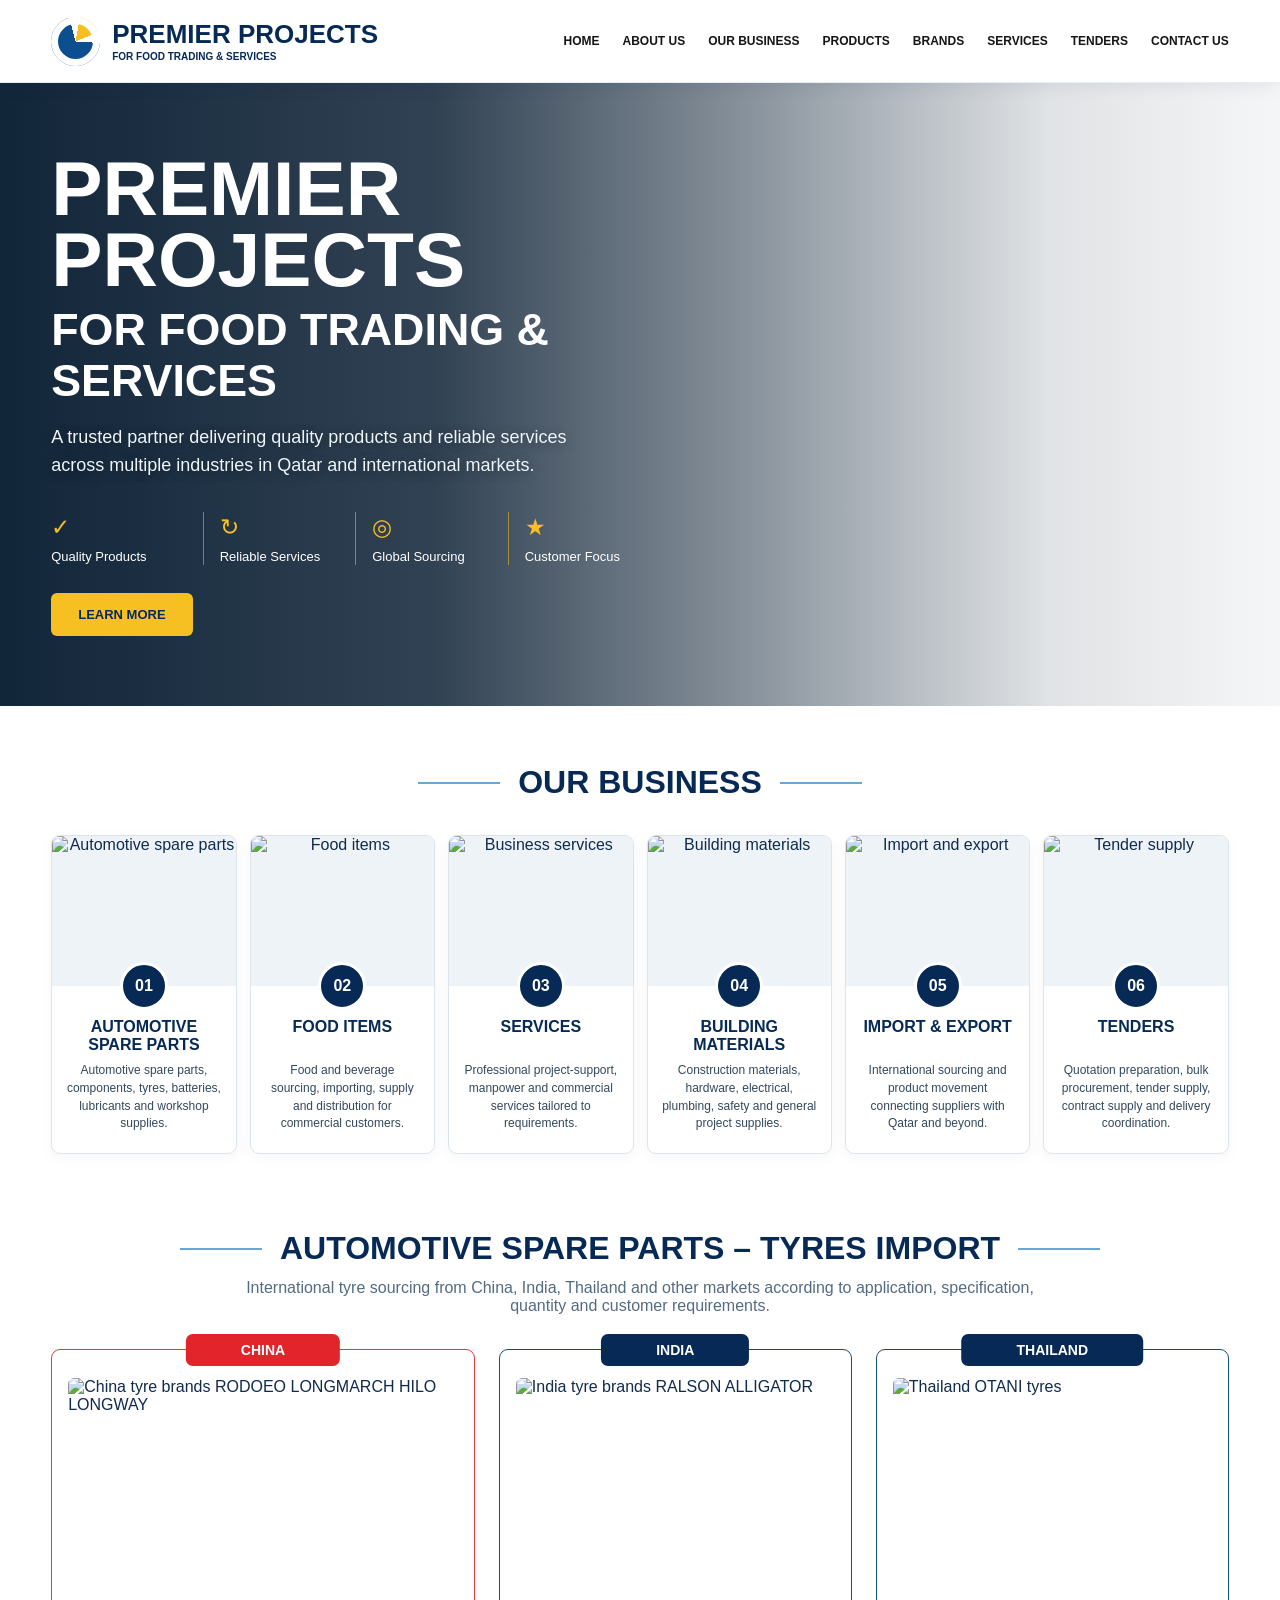
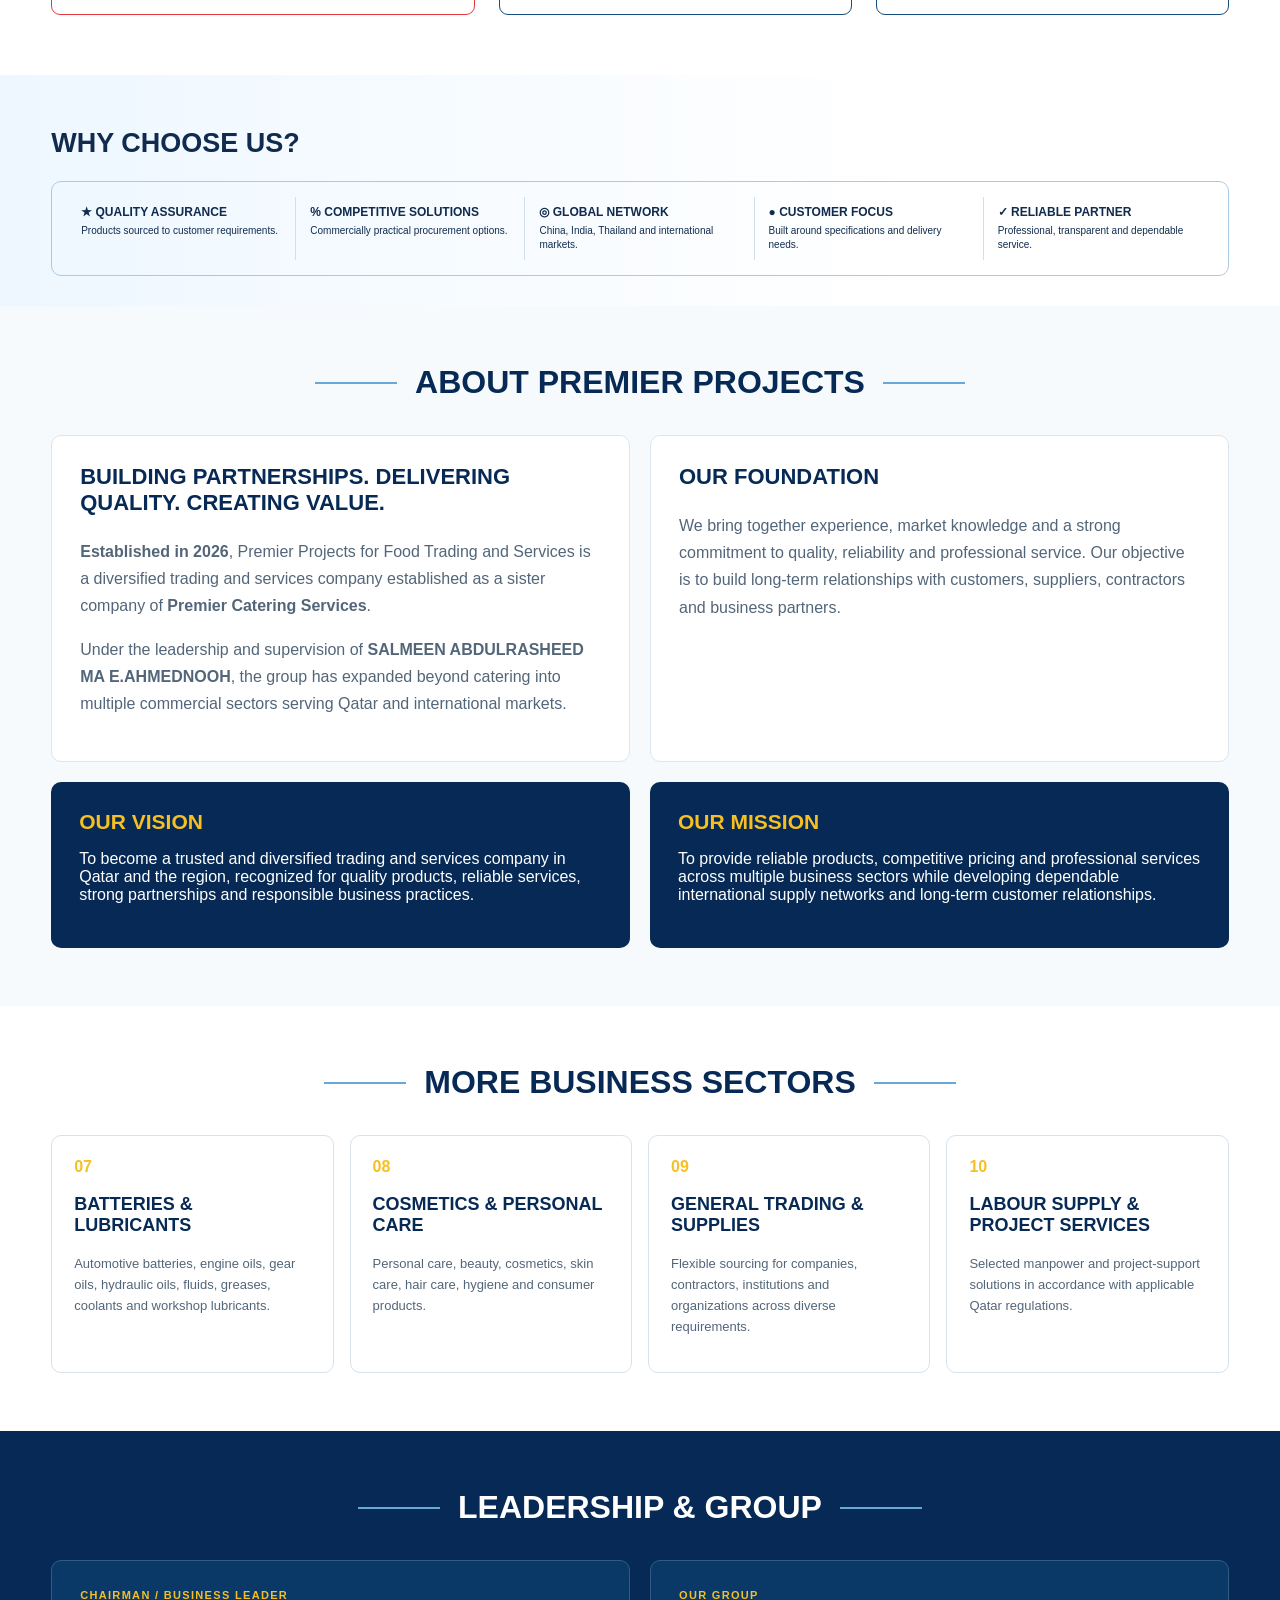
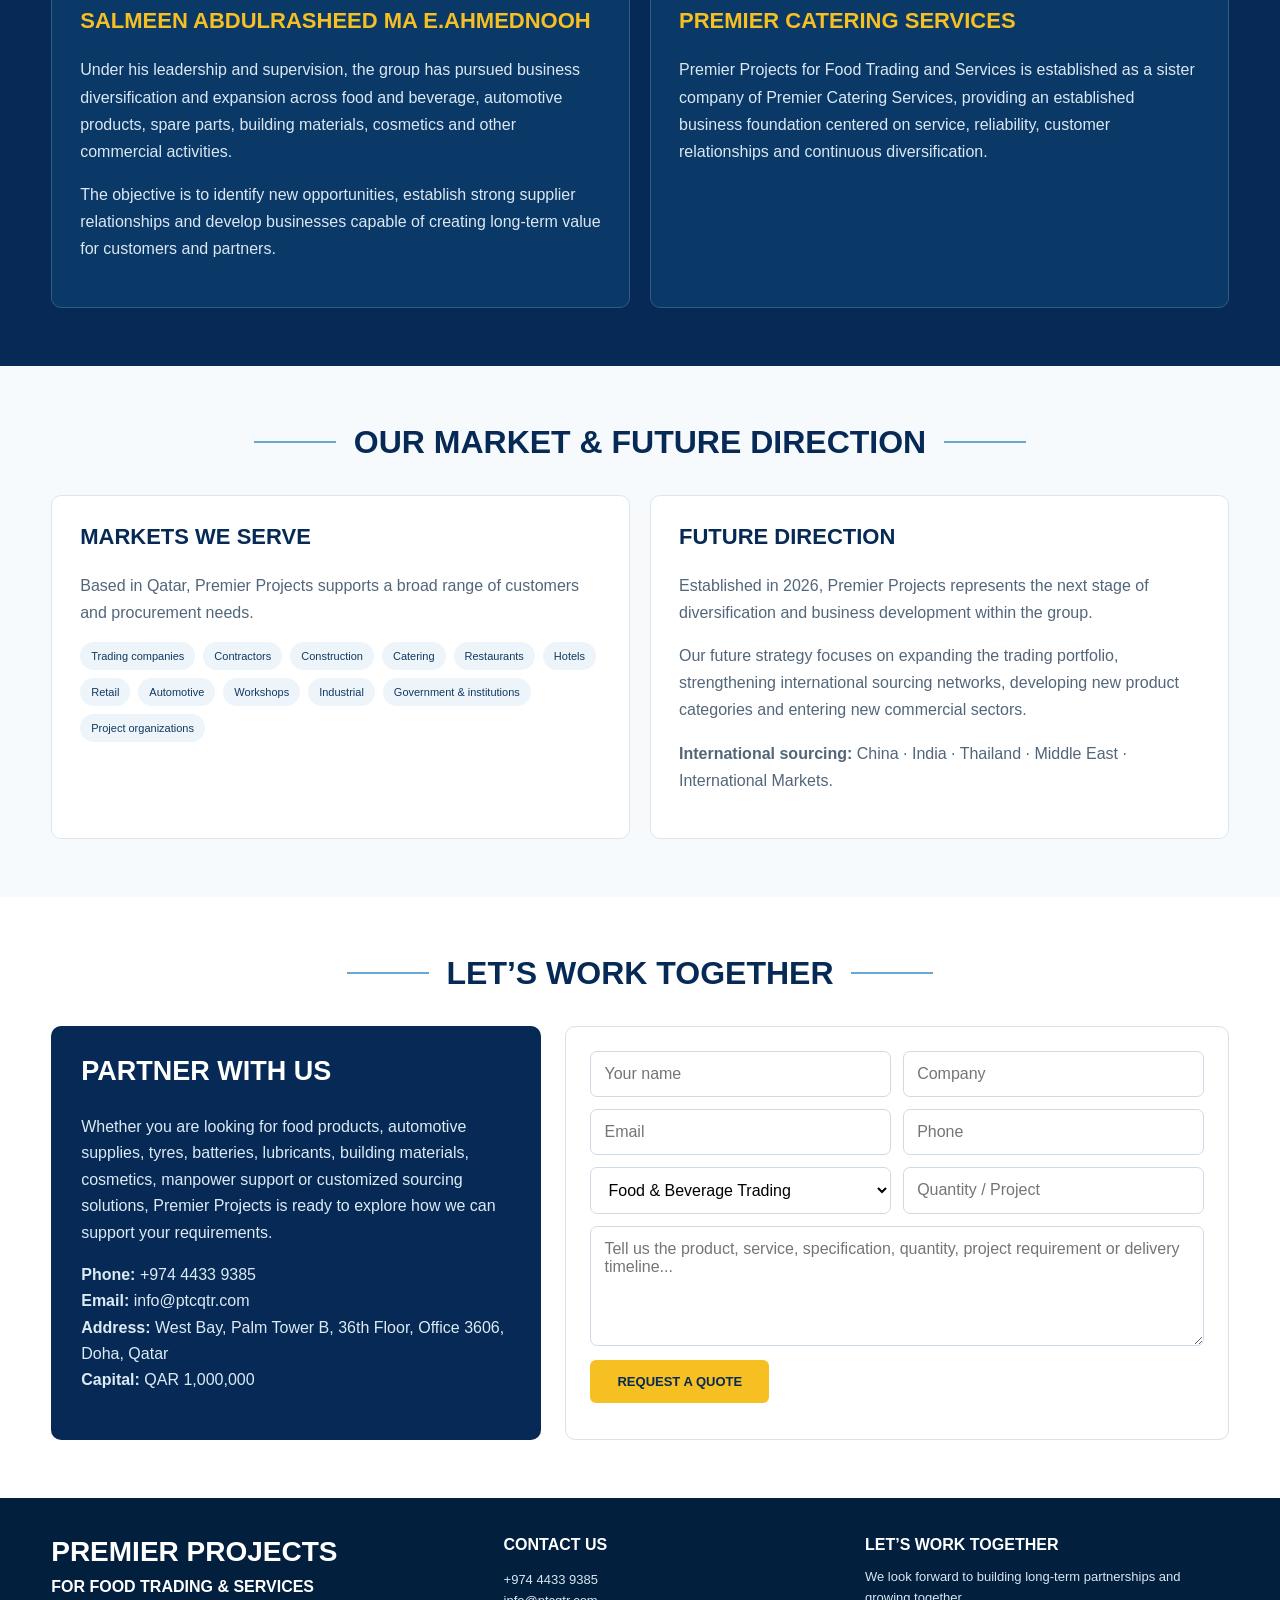
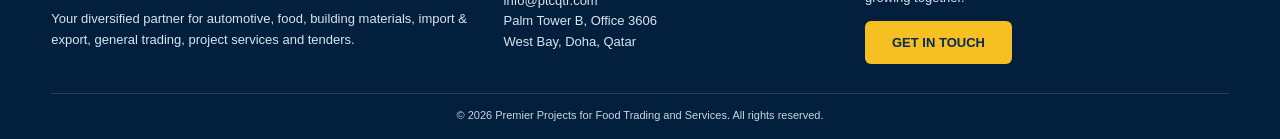
==== commit e4540941: "Update index.html" ====
--- a/index.html
+++ b/index.html
@@ -7,11 +7,15 @@
 <meta name="description" content="Premier Projects for Food Trading and Services - diversified trading, automotive, food, building materials, import and export, manpower, project support and tender supply in Qatar.">
 <title>Premier Projects for Food Trading and Services | Qatar</title>
 <style>
+  
 *{box-sizing:border-box}html{scroll-behavior:smooth}body{margin:0;font-family:Arial,Helvetica,sans-serif;color:#102b4d;background:#fff}a{text-decoration:none;color:inherit}.c{width:min(1180px,92%);margin:auto}header{position:sticky;top:0;z-index:50;background:#fff;border-bottom:1px solid #e6edf4;box-shadow:0 4px 16px rgba(2,39,75,.07)}.hr{min-height:82px;display:flex;align-items:center;justify-content:space-between;gap:24px}.brand{display:flex;align-items:center;gap:12px;min-width:310px}.mark{width:49px;height:49px;border-radius:50%;background:conic-gradient(from 205deg,#0b4f91 0 39%,transparent 39% 46%,#f6bf22 46% 62%,transparent 62% 69%,#0b4f91 69% 100%);box-shadow:inset 0 0 0 7px #fff}.brand strong{display:block;font:900 26px/1 'Arial Narrow',Arial,sans-serif;color:#062a55}.brand small{display:block;font-size:10px;font-weight:800;color:#062a55;margin-top:4px}.nav{display:flex;gap:23px;align-items:center}.nav a{font:800 12px 'Arial Narrow',Arial,sans-serif;text-transform:uppercase;color:#151515}.nav a:hover{color:#0b5c9e}.menu{display:none;border:0;background:#062a55;color:white;width:42px;height:42px;border-radius:6px;font-size:20px}.hero{background:radial-gradient(circle at 80% 30%,#104e87 0,#062d58 32%,#031b34 70%);color:#fff;overflow:hidden}.hi{min-height:520px;display:grid;grid-template-columns:1.02fr .98fr;align-items:center}.hc{padding:56px 0}.hc h1,.hc h2{font-family:'Arial Narrow',Arial,sans-serif;text-transform:uppercase;margin:0}.hc h1{font-size:clamp(3.1rem,6vw,5rem);line-height:.93}.hc h2{font-size:clamp(1.75rem,3.5vw,3rem);margin-top:8px}.hc>p{font-size:18px;line-height:1.55;max-width:560px;color:#eef5fb}.proof{display:grid;grid-template-columns:repeat(4,1fr);margin:32px 0 28px;max-width:610px}.proof div{padding:0 16px;border-right:1px solid rgba(246,191,34,.55);font-size:13px;line-height:1.35}.proof div:first-child{padding-left:0}.proof div:last-child{border:0}.proof i{display:block;color:#f6bf22;font-size:23px;font-style:normal;margin-bottom:5px}.btn{display:inline-flex;align-items:center;justify-content:center;padding:14px 27px;border-radius:6px;font-weight:900;text-transform:uppercase;font-size:13px;background:#f6bf22;color:#062a55;border:0}.hero-art{min-height:520px;display:flex;align-items:center;justify-content:flex-end}.hero-art img{width:100%;height:auto;max-height:520px;object-fit:contain;object-position:right center;display:block}.sec{padding:58px 0}.title{display:flex;align-items:center;justify-content:center;gap:18px;color:#062a55;font:900 32px 'Arial Narrow',Arial,sans-serif;text-transform:uppercase;margin:0 0 34px;text-align:center}.title:before,.title:after{content:'';width:82px;height:2px;background:#69a8d6}.sub{text-align:center;margin:-22px auto 34px;color:#536b82;max-width:800px}.biz{display:grid;grid-template-columns:repeat(6,1fr);gap:13px}.card{border:1px solid #dce4eb;border-radius:9px;overflow:hidden;background:#fff;box-shadow:0 4px 15px rgba(5,42,78,.04);text-align:center}.pic{height:150px;background:#eef3f7;overflow:hidden}.pic img{width:100%;height:100%;object-fit:cover;display:block}.badge{width:48px;height:48px;border-radius:50%;background:#062a55;border:3px solid white;color:#fff;display:grid;place-items:center;margin:-24px auto 8px;position:relative;font-weight:900}.card h3{font:900 16px 'Arial Narrow',Arial,sans-serif;text-transform:uppercase;color:#062a55;min-height:36px;margin:8px 12px}.card p{font-size:12px;line-height:1.48;color:#33485c;margin:0;padding:0 14px 20px}.tires{padding:18px 0 60px}.countries{display:grid;grid-template-columns:1.2fr 1fr 1fr;gap:24px;align-items:stretch}.country{border:1px solid #164d7d;border-radius:9px;padding:28px 16px 16px;position:relative;background:#fff}.country.china{border-color:#e33a40}.lab{position:absolute;top:-16px;left:50%;transform:translateX(-50%);background:#062a55;color:#fff;padding:8px 55px;border-radius:7px;font:900 14px 'Arial Narrow',Arial,sans-serif;text-transform:uppercase}.china .lab{background:#e2242b}.country img{width:100%;height:220px;object-fit:contain;display:block;background:#fff;border-radius:6px}.why{background:linear-gradient(90deg,#eef7ff,#fff 70%);padding:30px 0}.wi{display:grid;grid-template-columns:repeat(5,1fr);border:1px solid #a9cae4;border-radius:10px;padding:15px}.w{padding:8px 14px;border-right:1px solid #cfe0ec}.w:last-child{border:0}.w b{display:block;text-transform:uppercase;font-size:12px}.w p{font-size:10px;line-height:1.4;margin:5px 0 0}.alt{background:#f7fafc}.cols{display:grid;grid-template-columns:1fr 1fr;gap:20px}.panel{background:#fff;border:1px solid #dce6ee;border-radius:10px;padding:28px}.panel h3{font:900 22px 'Arial Narrow',Arial,sans-serif;text-transform:uppercase;color:#062a55;margin-top:0}.panel p{color:#536679;line-height:1.7}.vm{display:grid;grid-template-columns:1fr 1fr;gap:20px;margin-top:20px}.vm article{background:#062a55;color:#fff;border-radius:10px;padding:28px}.vm h4{font:900 21px 'Arial Narrow',Arial,sans-serif;text-transform:uppercase;color:#f6bf22;margin:0 0 10px}.more{display:grid;grid-template-columns:repeat(4,1fr);gap:16px}.more article{border:1px solid #d7e2eb;border-radius:10px;padding:22px;background:#fff}.more span{display:block;color:#f6bf22;font-weight:900;margin-bottom:10px}.more h3{font:900 18px 'Arial Narrow',Arial,sans-serif;text-transform:uppercase;color:#062a55}.more p{font-size:13px;line-height:1.6;color:#536679}.lead{background:#062a55;color:#fff}.lead .panel{background:#0a3867;border-color:#315d85}.lead .panel h3{color:#f6bf22}.lead .panel p{color:#dbe8f2}.role{color:#f6bf22;font-size:11px;text-transform:uppercase;font-weight:900;letter-spacing:.12em;margin-bottom:7px}.tags{display:flex;flex-wrap:wrap;gap:8px}.tags span{background:#edf5fb;color:#12395e;border-radius:999px;padding:8px 11px;font-size:11px}.contact{display:grid;grid-template-columns:.85fr 1.15fr;gap:24px}.ci{background:#062a55;color:#fff;border-radius:10px;padding:30px}.ci h3{font:900 27px 'Arial Narrow',Arial,sans-serif;text-transform:uppercase;margin-top:0}.ci p{color:#dceaf4;line-height:1.65}.form{border:1px solid #d7e2eb;border-radius:10px;padding:24px}.fg{display:grid;grid-template-columns:1fr 1fr;gap:12px}.fg input,.fg select,.fg textarea{width:100%;border:1px solid #cfdbe4;border-radius:7px;padding:13px;background:#fff;font:inherit}.fg textarea{grid-column:1/-1;min-height:120px}.foot{background:#031f3e;color:#fff;padding:38px 0 18px}.footgrid{display:grid;grid-template-columns:1.15fr .9fr 1fr;gap:34px}.foot h3,.foot h4{font-family:'Arial Narrow',Arial,sans-serif;text-transform:uppercase;margin:0 0 10px}.foot h3{font-size:28px}.foot p,.foot li{color:#d8e6f1;font-size:13px;line-height:1.6}.foot ul{padding:0;list-style:none}.copy{text-align:center;border-top:1px solid rgba(255,255,255,.15);margin-top:24px;padding-top:15px;font-size:11px;color:#c7d7e4}
 @media(max-width:980px){.nav{gap:12px}.nav a{font-size:10px}.biz{grid-template-columns:repeat(3,1fr)}.countries{grid-template-columns:1fr}.country img{height:auto;max-height:360px}.more{grid-template-columns:repeat(2,1fr)}}
 @media(max-width:760px){.brand{min-width:0}.menu{display:block}.nav{display:none;position:absolute;top:82px;left:0;right:0;background:#fff;padding:18px 4%;flex-direction:column;align-items:flex-start;box-shadow:0 10px 20px rgba(0,0,0,.08)}.nav.open{display:flex}.hi{grid-template-columns:1fr}.hc{padding-bottom:20px}.hero-art{min-height:310px}.hero-art img{max-height:330px;object-position:center}.proof{grid-template-columns:repeat(2,1fr);gap:16px}.wi{grid-template-columns:1fr 1fr}.cols,.contact,.footgrid,.vm{grid-template-columns:1fr}.title:before,.title:after{width:35px}}
 @media(max-width:520px){.mark{width:40px;height:40px}.brand strong{font-size:17px}.brand small{font-size:7px}.hc h1{font-size:3rem}.hc h2{font-size:1.55rem}.hc>p{font-size:15px}.biz,.wi,.more,.fg{grid-template-columns:1fr}.fg textarea{grid-column:auto}.pic{height:200px}.title{font-size:26px}}
 </style>
+ 
+<link rel="stylesheet" href="/site-current.css?v=2">
+
 </head>
 <body>
 <header><div class="c hr"><a class="brand" href="#home"><span class="mark"></span><span><strong>PREMIER PROJECTS</strong><small>FOR FOOD TRADING &amp; SERVICES</small></span></a><button class="menu" id="menu">☰</button><nav class="nav" id="nav"><a href="#home">Home</a><a href="#about">About Us</a><a href="#business">Our Business</a><a href="#products">Products</a><a href="#brands">Brands</a><a href="#services">Services</a><a href="#tenders">Tenders</a><a href="#contact">Contact Us</a></nav></div></header>
@@ -36,4 +40,5 @@
 <footer class="foot"><div class="c"><div class="footgrid"><div><h3>Premier Projects</h3><h4>For Food Trading &amp; Services</h4><p>Your diversified partner for automotive, food, building materials, import &amp; export, general trading, project services and tenders.</p></div><div><h4>Contact Us</h4><ul><li>+974 4433 9385</li><li>info@ptcqtr.com</li><li>Palm Tower B, Office 3606</li><li>West Bay, Doha, Qatar</li></ul></div><div><h4>Let’s Work Together</h4><p>We look forward to building long-term partnerships and growing together.</p><a class="btn" href="#contact">Get in Touch</a></div></div><div class="copy">© 2026 Premier Projects for Food Trading and Services. All rights reserved.</div></div></footer>
 <script>const menu=document.getElementById('menu'),nav=document.getElementById('nav');menu?.addEventListener('click',()=>nav.classList.toggle('open'));nav?.querySelectorAll('a').forEach(a=>a.addEventListener('click',()=>nav.classList.remove('open')));document.getElementById('q')?.addEventListener('submit',e=>{e.preventDefault();const d=new FormData(e.currentTarget);const s=`Premier website inquiry - ${d.get('service')||'General'}`;const b=[`Name: ${d.get('name')||''}`,`Company: ${d.get('company')||''}`,`Email: ${d.get('email')||''}`,`Phone: ${d.get('phone')||''}`,`Service: ${d.get('service')||''}`,'',d.get('message')||''].join('\n');location.href=`mailto:info@ptcqtr.com?subject=${encodeURIComponent(s)}&body=${encodeURIComponent(b)}`});</script>
 </body>
-</html>+</html>
+<!-- trigger Vercel Git deployment -->
--- a/site-current.css
+++ b/site-current.css
@@ -0,0 +1 @@
+*{box-sizing:border-box}html{scroll-behavior:smooth}body{margin:0;font-family:Arial,Helvetica,sans-serif;color:#102b4d;background:#fff}a{text-decoration:none;color:inherit}.c{width:min(1180px,92%);margin:auto}header{position:sticky;top:0;z-index:50;background:#fff;border-bottom:1px solid #e6edf4;box-shadow:0 4px 16px rgba(2,39,75,.07)}.hr{min-height:82px;display:flex;align-items:center;justify-content:space-between;gap:24px}.brand{display:flex;align-items:center;gap:12px;min-width:310px}.mark{width:49px;height:49px;border-radius:50%;background:conic-gradient(from 205deg,#0b4f91 0 39%,transparent 39% 46%,#f6bf22 46% 62%,transparent 62% 69%,#0b4f91 69% 100%);box-shadow:inset 0 0 0 7px #fff}.brand strong{display:block;font:900 26px/1 'Arial Narrow',Arial,sans-serif;color:#062a55}.brand small{display:block;font-size:10px;font-weight:800;color:#062a55;margin-top:4px}.nav{display:flex;gap:23px;align-items:center}.nav a{font:800 12px 'Arial Narrow',Arial,sans-serif;text-transform:uppercase;color:#151515}.nav a:hover{color:#0b5c9e}.menu{display:none;border:0;background:#062a55;color:#fff;width:42px;height:42px;border-radius:6px;font-size:20px}.hero{position:relative;color:#fff;overflow:hidden;background-image:linear-gradient(90deg,rgba(3,24,45,.94) 0%,rgba(3,24,45,.82) 34%,rgba(3,24,45,.48) 58%,rgba(3,24,45,.12) 82%,rgba(3,24,45,.04) 100%),url('https://imgpx.com/en/TqugMRJSCzjY.png');background-size:cover;background-position:center;background-repeat:no-repeat}.hi{min-height:560px;display:flex;align-items:center;position:relative;z-index:1}.hc{padding:70px 0;max-width:650px}.hc h1,.hc h2{font-family:'Arial Narrow',Arial,sans-serif;text-transform:uppercase;margin:0}.hc h1{font-size:clamp(3.1rem,6vw,5rem);line-height:.93}.hc h2{font-size:clamp(1.75rem,3.5vw,3rem);margin-top:8px}.hc>p{font-size:18px;line-height:1.55;max-width:560px;color:#eef5fb;text-shadow:0 2px 12px rgba(0,0,0,.35)}.proof{display:grid;grid-template-columns:repeat(4,1fr);margin:32px 0 28px;max-width:610px}.proof div{padding:0 16px;border-right:1px solid rgba(246,191,34,.55);font-size:13px;line-height:1.35}.proof div:first-child{padding-left:0}.proof div:last-child{border:0}.proof i{display:block;color:#f6bf22;font-size:23px;font-style:normal;margin-bottom:5px}.btn{display:inline-flex;align-items:center;justify-content:center;padding:14px 27px;border-radius:6px;font-weight:900;text-transform:uppercase;font-size:13px;background:#f6bf22;color:#062a55;border:0}.hero-art{display:none}.sec{padding:58px 0}.title{display:flex;align-items:center;justify-content:center;gap:18px;color:#062a55;font:900 32px 'Arial Narrow',Arial,sans-serif;text-transform:uppercase;margin:0 0 34px;text-align:center}.title:before,.title:after{content:'';width:82px;height:2px;background:#69a8d6}.sub{text-align:center;margin:-22px auto 34px;color:#536b82;max-width:800px}.biz{display:grid;grid-template-columns:repeat(6,1fr);gap:13px}.card{border:1px solid #dce4eb;border-radius:9px;overflow:hidden;background:#fff;box-shadow:0 4px 15px rgba(5,42,78,.04);text-align:center}.pic{height:150px;background:#eef3f7;overflow:hidden}.pic img{width:100%;height:100%;object-fit:cover;display:block}.badge{width:48px;height:48px;border-radius:50%;background:#062a55;border:3px solid #fff;color:#fff;display:grid;place-items:center;margin:-24px auto 8px;position:relative;font-weight:900}.card h3{font:900 16px 'Arial Narrow',Arial,sans-serif;text-transform:uppercase;color:#062a55;min-height:36px;margin:8px 12px}.card p{font-size:12px;line-height:1.48;color:#33485c;margin:0;padding:0 14px 20px}.tires{padding:18px 0 60px}.countries{display:grid;grid-template-columns:1.2fr 1fr 1fr;gap:24px;align-items:stretch}.country{border:1px solid #164d7d;border-radius:9px;padding:28px 16px 16px;position:relative;background:#fff}.country.china{border-color:#e33a40}.lab{position:absolute;top:-16px;left:50%;transform:translateX(-50%);background:#062a55;color:#fff;padding:8px 55px;border-radius:7px;font:900 14px 'Arial Narrow',Arial,sans-serif;text-transform:uppercase}.china .lab{background:#e2242b}.country img{width:100%;height:220px;object-fit:contain;display:block;background:#fff;border-radius:6px}.why{background:linear-gradient(90deg,#eef7ff,#fff 70%);padding:30px 0}.wi{display:grid;grid-template-columns:repeat(5,1fr);border:1px solid #a9cae4;border-radius:10px;padding:15px}.w{padding:8px 14px;border-right:1px solid #cfe0ec}.w:last-child{border:0}.w b{display:block;text-transform:uppercase;font-size:12px}.w p{font-size:10px;line-height:1.4;margin:5px 0 0}.alt{background:#f7fafc}.cols{display:grid;grid-template-columns:1fr 1fr;gap:20px}.panel{background:#fff;border:1px solid #dce6ee;border-radius:10px;padding:28px}.panel h3{font:900 22px 'Arial Narrow',Arial,sans-serif;text-transform:uppercase;color:#062a55;margin-top:0}.panel p{color:#536679;line-height:1.7}.vm{display:grid;grid-template-columns:1fr 1fr;gap:20px;margin-top:20px}.vm article{background:#062a55;color:#fff;border-radius:10px;padding:28px}.vm h4{font:900 21px 'Arial Narrow',Arial,sans-serif;text-transform:uppercase;color:#f6bf22;margin:0 0 10px}.more{display:grid;grid-template-columns:repeat(4,1fr);gap:16px}.more article{border:1px solid #d7e2eb;border-radius:10px;padding:22px;background:#fff}.more span{display:block;color:#f6bf22;font-weight:900;margin-bottom:10px}.more h3{font:900 18px 'Arial Narrow',Arial,sans-serif;text-transform:uppercase;color:#062a55}.more p{font-size:13px;line-height:1.6;color:#536679}.lead{background:#062a55;color:#fff}.lead .panel{background:#0a3867;border-color:#315d85}.lead .panel h3{color:#f6bf22}.lead .panel p{color:#dbe8f2}.role{color:#f6bf22;font-size:11px;text-transform:uppercase;font-weight:900;letter-spacing:.12em;margin-bottom:7px}.tags{display:flex;flex-wrap:wrap;gap:8px}.tags span{background:#edf5fb;color:#12395e;border-radius:999px;padding:8px 11px;font-size:11px}.contact{display:grid;grid-template-columns:.85fr 1.15fr;gap:24px}.ci{background:#062a55;color:#fff;border-radius:10px;padding:30px}.ci h3{font:900 27px 'Arial Narrow',Arial,sans-serif;text-transform:uppercase;margin-top:0}.ci p{color:#dceaf4;line-height:1.65}.form{border:1px solid #d7e2eb;border-radius:10px;padding:24px}.fg{display:grid;grid-template-columns:1fr 1fr;gap:12px}.fg input,.fg select,.fg textarea{width:100%;border:1px solid #cfdbe4;border-radius:7px;padding:13px;background:#fff;font:inherit}.fg textarea{grid-column:1/-1;min-height:120px}.foot{background:#031f3e;color:#fff;padding:38px 0 18px}.footgrid{display:grid;grid-template-columns:1.15fr .9fr 1fr;gap:34px}.foot h3,.foot h4{font-family:'Arial Narrow',Arial,sans-serif;text-transform:uppercase;margin:0 0 10px}.foot h3{font-size:28px}.foot p,.foot li{color:#d8e6f1;font-size:13px;line-height:1.6}.foot ul{padding:0;list-style:none}.copy{text-align:center;border-top:1px solid rgba(255,255,255,.15);margin-top:24px;padding-top:15px;font-size:11px;color:#c7d7e4}@media(max-width:980px){.nav{gap:12px}.nav a{font-size:10px}.biz{grid-template-columns:repeat(3,1fr)}.countries{grid-template-columns:1fr}.country img{height:auto;max-height:360px}.more{grid-template-columns:repeat(2,1fr)}}@media(max-width:760px){.brand{min-width:0}.menu{display:block}.nav{display:none;position:absolute;top:82px;left:0;right:0;background:#fff;padding:18px 4%;flex-direction:column;align-items:flex-start;box-shadow:0 10px 20px rgba(0,0,0,.08)}.nav.open{display:flex}.hero{background-position:68% center;background-image:linear-gradient(90deg,rgba(3,24,45,.96) 0%,rgba(3,24,45,.88) 52%,rgba(3,24,45,.48) 100%),url('https://imgpx.com/en/TqugMRJSCzjY.png')}.hi{min-height:520px}.hc{padding:56px 0;max-width:100%}.proof{grid-template-columns:repeat(2,1fr);gap:16px}.wi{grid-template-columns:1fr 1fr}.cols,.contact,.footgrid,.vm{grid-template-columns:1fr}.title:before,.title:after{width:35px}}@media(max-width:520px){.mark{width:40px;height:40px}.brand strong{font-size:17px}.brand small{font-size:7px}.hc h1{font-size:3rem}.hc h2{font-size:1.55rem}.hc>p{font-size:15px}.biz,.wi,.more,.fg{grid-template-columns:1fr}.fg textarea{grid-column:auto}.pic{height:200px}.title{font-size:26px}}
